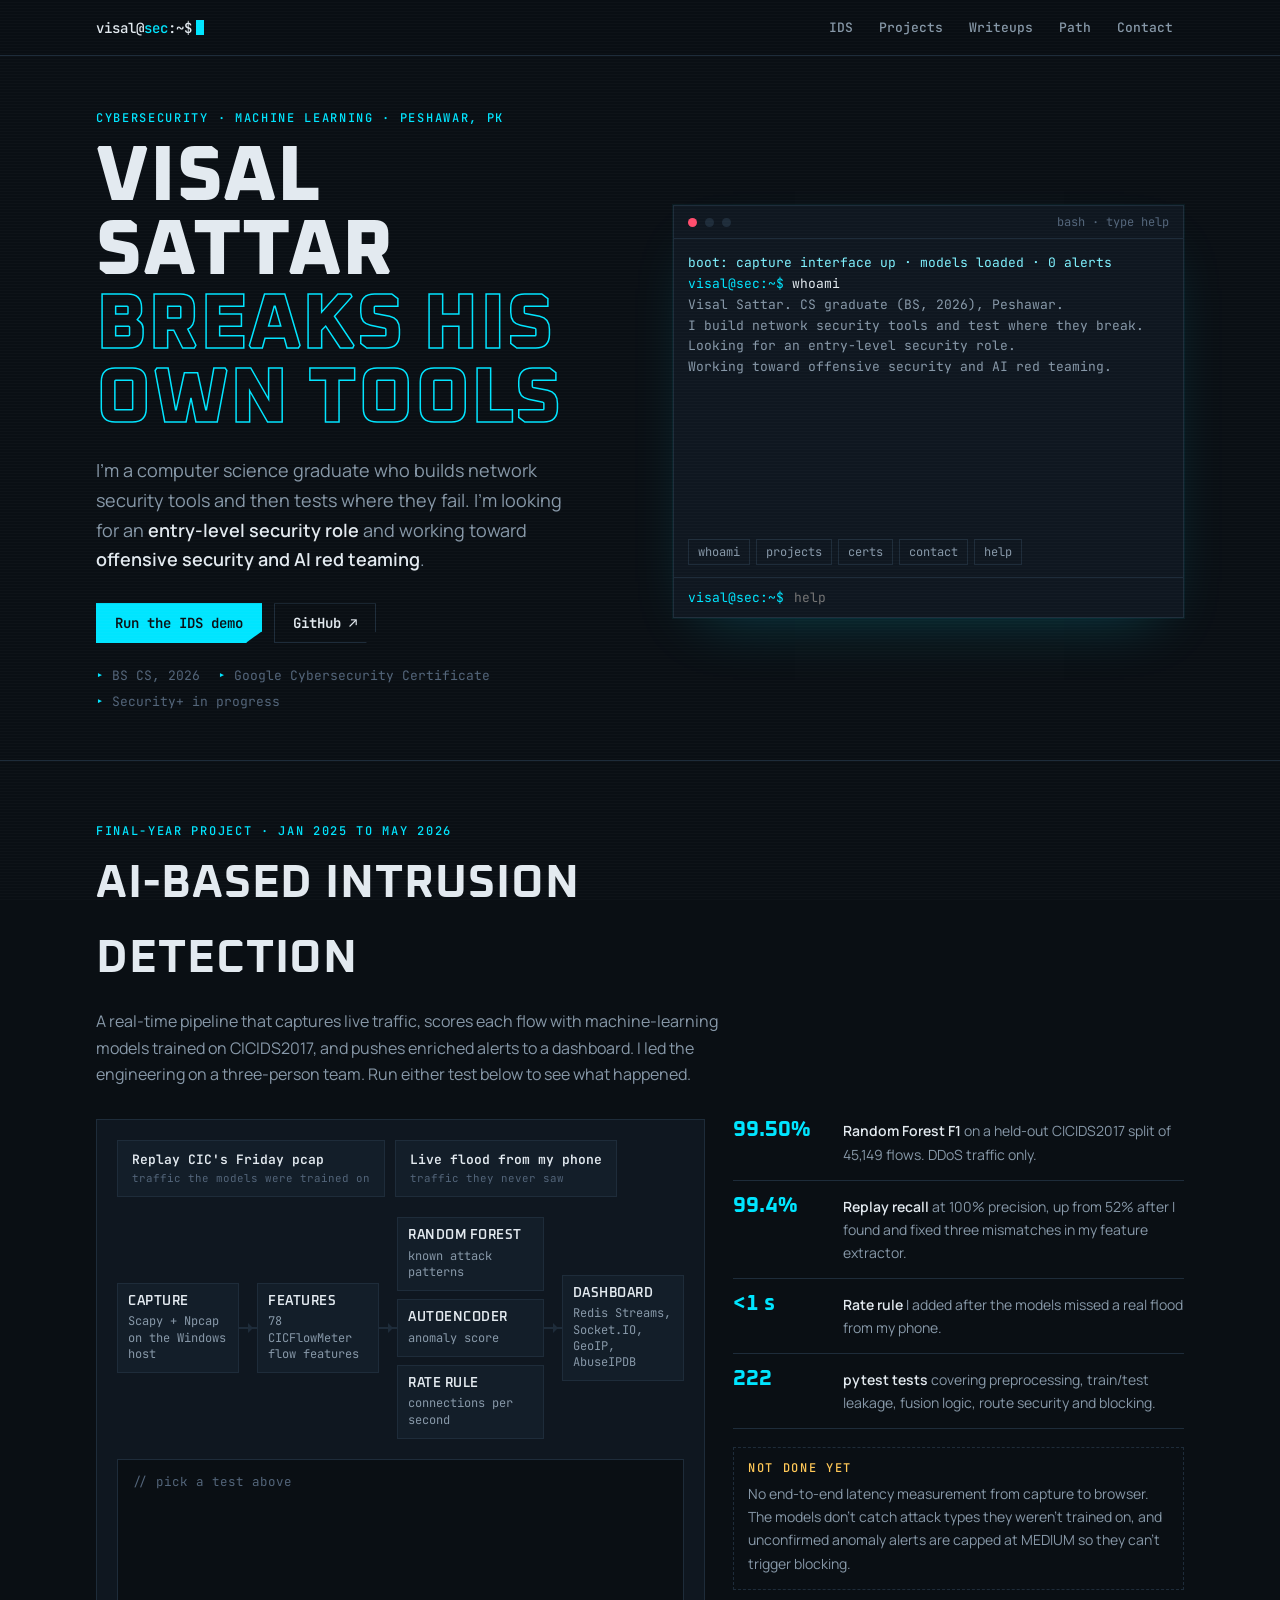
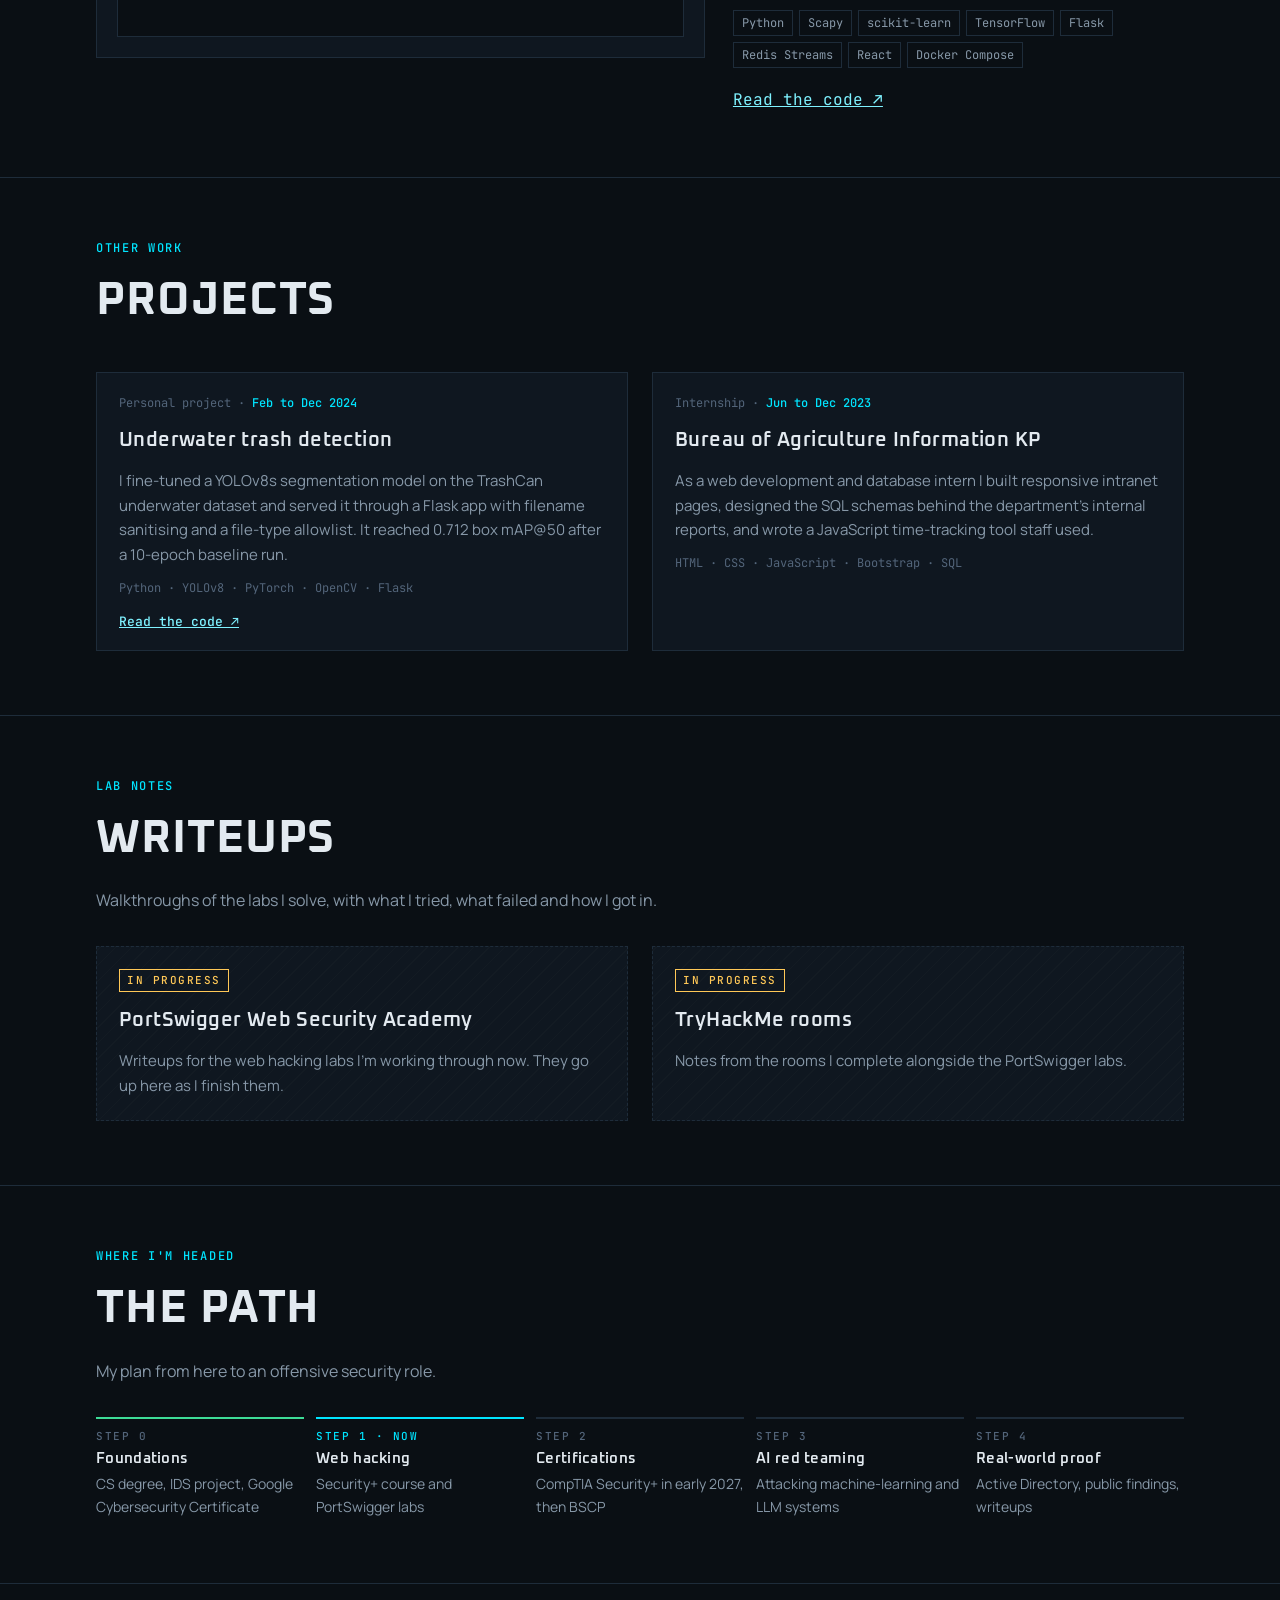
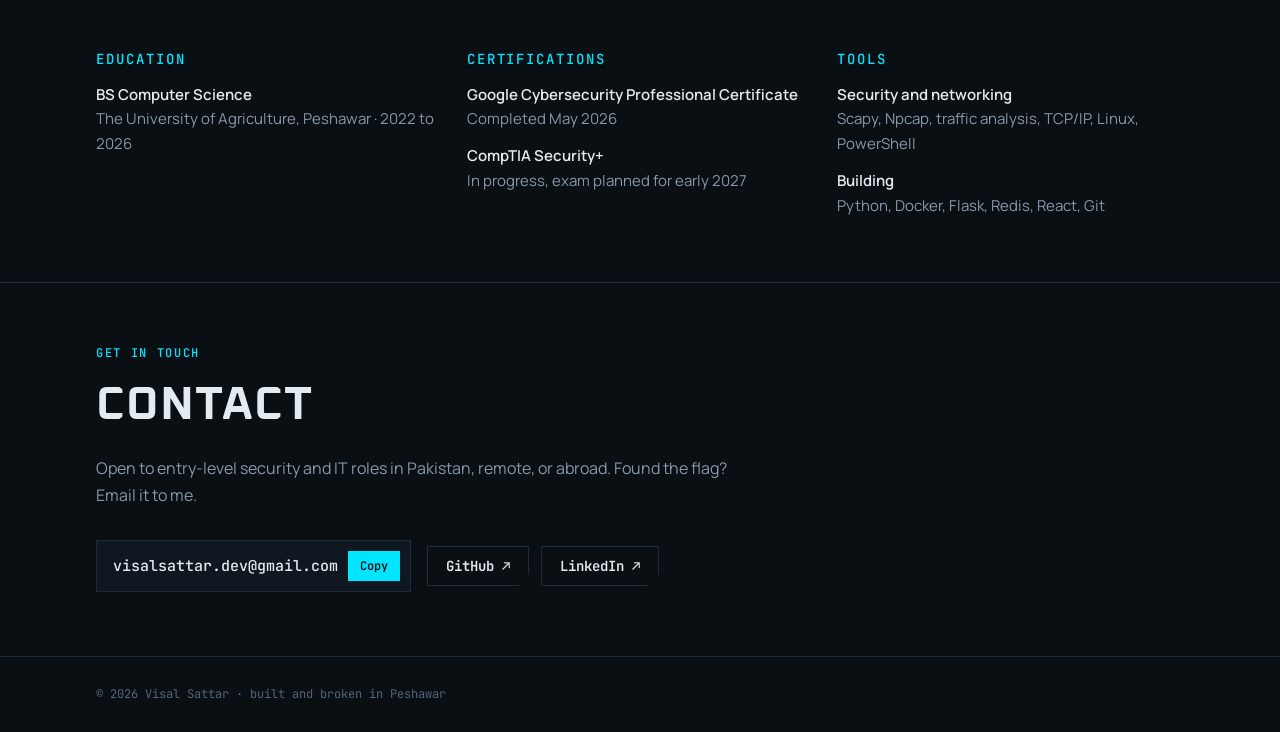
==== index.html @ 85b8adfe "Update index.html" ====
<!doctype html>
<html lang="en">
<head>
<meta charset="utf-8">
<meta name="viewport" content="width=device-width,initial-scale=1,viewport-fit=cover">
<style>:root{padding-top:env(safe-area-inset-top,0px);padding-bottom:env(safe-area-inset-bottom,0px)}body{margin:0}</style>
<title>Visal Sattar Security</title>
<meta name="description" content="Visal Sattar: computer science graduate building network security tools, working toward offensive security and AI red teaming.">
<link rel="preconnect" href="https://fonts.googleapis.com">
<link rel="preconnect" href="https://fonts.gstatic.com" crossorigin>
<link rel="stylesheet" href="https://fonts.googleapis.com/css2?family=Oxanium:wght@500;600;700;800&family=Manrope:wght@400;500;600&family=JetBrains+Mono:wght@400;500;700&display=swap">
<!-- recruiter? the terminal answers questions. hacker? there's more than one file in that directory. -->
<style>
/* Layout: a packet-capture console. Sticky header, hero split between headline and a working terminal,
   then the IDS pipeline you can run, then the rest of the record. One dark look, cyan from the GitHub README. */
:root{
  color-scheme:dark;
  --bg:#0A0F14; --panel:#0F1720; --panel-2:#131E29; --line:#1E2C3A;
  --fg:#E3EAF0; --muted:#8798A8; --dim:#53657A;
  --cyan:#00E5FF; --cyan-ink:#7FF2FF; --alert:#FF4D6D; --ok:#3DDC97; --warn:#FFC857;
  --f-display:"Oxanium","Arial Narrow",system-ui,sans-serif;
  --f-body:"Manrope",system-ui,-apple-system,"Segoe UI",sans-serif;
  --f-mono:"JetBrains Mono",ui-monospace,Consolas,monospace;
}
*{box-sizing:border-box}
html{scroll-behavior:smooth}
body{background:var(--bg);color:var(--fg);font:16px/1.65 var(--f-body);overflow-x:hidden}
body::before{content:"";position:fixed;inset:0 0 auto;height:env(safe-area-inset-top,0px);z-index:10;background:var(--bg)}
/* faint scan lines across the whole page */
body::after{content:"";position:fixed;inset:0;pointer-events:none;z-index:30;background:repeating-linear-gradient(0deg,rgba(255,255,255,.018) 0 1px,transparent 1px 3px)}
a{color:var(--cyan-ink)}
:focus-visible{outline:2px solid var(--cyan);outline-offset:3px}
.wrap{max-width:1120px;margin:0 auto;padding-left:max(16px,env(safe-area-inset-left,0px));padding-right:max(16px,env(safe-area-inset-right,0px))}
.mono{font-family:var(--f-mono)}
h1,h2,h3{font-family:var(--f-display);text-wrap:balance;margin:0}
.label{font:500 12px/1 var(--f-mono);letter-spacing:.14em;text-transform:uppercase;color:var(--cyan)}

/* header */
.top{position:sticky;top:env(safe-area-inset-top,0px);z-index:20;background:color-mix(in srgb,var(--bg) 88%,transparent);-webkit-backdrop-filter:blur(10px);backdrop-filter:blur(10px);border-bottom:1px solid var(--line)}
.top .wrap{display:flex;align-items:center;gap:16px;padding-block:12px;flex-wrap:wrap}
.prompt{font:500 14px/1 var(--f-mono);color:var(--fg);text-decoration:none;margin-right:auto;white-space:nowrap}
.prompt b{color:var(--cyan);font-weight:500}
.prompt i{display:inline-block;width:8px;height:15px;background:var(--cyan);vertical-align:-2px;margin-left:4px;animation:blink 1.1s steps(1) infinite}
@keyframes blink{50%{opacity:0}}
.nav{display:flex;gap:4px;flex-wrap:wrap}
.nav a{font:500 13px/1 var(--f-mono);color:var(--muted);text-decoration:none;padding:8px 10px;border:1px solid transparent}
.nav a:hover{color:var(--fg);border-color:var(--line)}

/* hero */
.hero{padding-block:56px 48px}
.hero .wrap{display:grid;grid-template-columns:minmax(0,1.05fr) minmax(0,1fr);gap:40px;align-items:center}
.hero h1{font-size:clamp(42px,6.4vw,78px);line-height:.95;font-weight:800;letter-spacing:.01em;margin-top:16px;text-transform:uppercase}
.hero h1 span{display:block;color:transparent;-webkit-text-stroke:1.5px var(--cyan)}
.hero h1:hover span{animation:glitch .7s steps(2,end)}
@keyframes glitch{0%,100%{transform:none;text-shadow:none}25%{transform:translate(2px,-1px);text-shadow:-3px 0 var(--alert),3px 0 var(--cyan)}50%{transform:translate(-2px,1px);text-shadow:2px 0 var(--alert),-2px 0 var(--cyan)}75%{transform:translate(1px,0)}}
.lede{font-size:18px;color:var(--muted);max-width:44ch;margin:20px 0 0}
.lede strong{color:var(--fg);font-weight:600}
.ctas{display:flex;flex-wrap:wrap;gap:12px;margin-top:28px}
.btn{display:inline-flex;align-items:center;gap:10px;padding:12px 18px;font:600 14px/1 var(--f-mono);text-decoration:none;color:var(--bg);background:var(--cyan);border:1px solid var(--cyan);cursor:pointer;clip-path:polygon(0 0,100% 0,100% 70%,90% 100%,0 100%);transition:background .2s,color .2s}
.btn:hover{background:transparent;color:var(--cyan)}
.btn.ghost{background:transparent;color:var(--fg);border-color:var(--line)}
.btn.ghost:hover{border-color:var(--cyan);color:var(--cyan)}
.meta-row{display:flex;flex-wrap:wrap;gap:8px 18px;margin-top:24px;font:400 13px/1.4 var(--f-mono);color:var(--dim)}
.meta-row span::before{content:"▸ ";color:var(--cyan)}

/* terminal */
.term{background:var(--panel);border:1px solid var(--line);min-width:0;box-shadow:0 0 0 1px rgba(0,229,255,.05),0 24px 60px -30px rgba(0,229,255,.25)}
.term-bar{display:flex;align-items:center;gap:8px;padding:10px 14px;border-bottom:1px solid var(--line);font:400 12px/1 var(--f-mono);color:var(--dim)}
.term-bar i{width:9px;height:9px;border-radius:50%;background:var(--line)}
.term-bar i:first-child{background:var(--alert)}
.term-bar span{margin-left:auto}
.term-out{height:300px;overflow-y:auto;padding:14px;font:400 13px/1.6 var(--f-mono);white-space:pre-wrap;word-break:break-word;color:var(--muted)}
.term-out .c{color:var(--fg)}
.term-out .c::before{content:"visal@sec:~$ ";color:var(--cyan)}
.term-out .h{color:var(--cyan-ink)}
.term-out .e{color:var(--alert)}
.term-in{display:flex;align-items:center;gap:8px;padding:10px 14px;border-top:1px solid var(--line);font:400 13px/1 var(--f-mono)}
.term-in label{color:var(--cyan);white-space:nowrap}
.term-in input{flex:1;min-width:0;background:transparent;border:0;color:var(--fg);font:inherit;outline:none;caret-color:var(--cyan)}
.chips{display:flex;flex-wrap:wrap;gap:6px;padding:0 14px 12px}
.chips button{font:400 12px/1 var(--f-mono);color:var(--muted);background:transparent;border:1px solid var(--line);padding:6px 9px;cursor:pointer}
.chips button:hover{color:var(--cyan);border-color:var(--cyan)}

/* sections */
.sec{padding-block:64px;border-top:1px solid var(--line);scroll-margin-top:64px}
.sec-head{display:flex;flex-direction:column;gap:10px;margin-bottom:32px;max-width:65ch}
.sec-head h2{font-size:clamp(30px,4.4vw,46px);font-weight:700;text-transform:uppercase;letter-spacing:.02em}
.sec-head p{margin:0;color:var(--muted)}

/* IDS demo */
.ids{display:grid;grid-template-columns:minmax(0,1.35fr) minmax(0,1fr);gap:28px;align-items:start}
.panel{background:var(--panel);border:1px solid var(--line);padding:20px;min-width:0}
.scen{display:flex;flex-wrap:wrap;gap:10px;margin-bottom:20px}
.scen button{font:600 13px/1.2 var(--f-mono);color:var(--fg);background:var(--panel-2);border:1px solid var(--line);padding:11px 14px;cursor:pointer;text-align:left}
.scen button small{display:block;font-weight:400;color:var(--dim);margin-top:4px}
.scen button:hover:not(:disabled){border-color:var(--cyan)}
.scen button[aria-pressed="true"]{border-color:var(--cyan);background:color-mix(in srgb,var(--cyan) 10%,var(--panel-2))}
.scen button:disabled{opacity:.55;cursor:wait}
.pipe{display:grid;grid-template-columns:1fr 18px 1fr 18px 1.2fr 18px 1fr;align-items:center;gap:0}
.arrow{height:2px;background:var(--line);position:relative}
.arrow::after{content:"";position:absolute;right:-1px;top:-4px;border:5px solid transparent;border-left-color:var(--line)}
.arrow.on{background:var(--cyan)}.arrow.on::after{border-left-color:var(--cyan)}
.node{border:1px solid var(--line);background:var(--panel-2);padding:10px;font:400 12px/1.35 var(--f-mono);color:var(--muted);transition:border-color .25s,box-shadow .25s,color .25s;min-width:0}
.node b{display:block;font:600 13px/1.2 var(--f-display);color:var(--fg);letter-spacing:.04em;text-transform:uppercase;margin-bottom:4px}
.node.on{border-color:var(--cyan);color:var(--fg);box-shadow:0 0 18px -6px var(--cyan)}
.node.hit{border-color:var(--alert);box-shadow:0 0 22px -4px var(--alert)}
.node.hit b::after{content:" · ALERT";color:var(--alert)}
.node.miss{border-color:var(--dim);color:var(--dim)}
.node.miss b::after{content:" · no alert";color:var(--dim);font-weight:500}
.det{display:flex;flex-direction:column;gap:8px}
.log{margin-top:20px;background:var(--bg);border:1px solid var(--line);padding:12px 14px;height:178px;overflow-y:auto;font:400 12.5px/1.65 var(--f-mono);color:var(--muted)}
.log .t{color:var(--dim)}.log .hit{color:var(--alert)}.log .ok{color:var(--ok)}.log .w{color:var(--warn)}
.facts{display:flex;flex-direction:column;gap:0}
.fact{display:grid;grid-template-columns:96px minmax(0,1fr);gap:14px;padding:14px 0;border-bottom:1px solid var(--line);align-items:baseline}
.fact:first-child{padding-top:0}
.fact .n{font:700 22px/1 var(--f-display);color:var(--cyan);font-variant-numeric:tabular-nums}
.fact p{margin:0;font-size:14px;color:var(--muted)}
.fact p strong{color:var(--fg);font-weight:600}
.limits{margin-top:18px;padding:14px;border:1px dashed var(--line);font-size:14px;color:var(--muted)}
.limits b{font:500 12px/1 var(--f-mono);letter-spacing:.14em;text-transform:uppercase;color:var(--warn);display:block;margin-bottom:8px}
.stack{display:flex;flex-wrap:wrap;gap:6px;margin-top:20px}
.stack span{font:400 12px/1 var(--f-mono);color:var(--muted);border:1px solid var(--line);padding:6px 8px}

/* cards */
.grid2{display:grid;grid-template-columns:repeat(2,minmax(0,1fr));gap:24px}
.card{background:var(--panel);border:1px solid var(--line);padding:22px;display:flex;flex-direction:column;gap:12px;min-width:0}
.card h3{font-size:20px;font-weight:600;letter-spacing:.02em}
.card p{margin:0;color:var(--muted);font-size:15px}
.card .k{font:400 12px/1.4 var(--f-mono);color:var(--dim)}
.card .k b{color:var(--cyan);font-weight:500}
.card a.more{font:500 13px/1 var(--f-mono);margin-top:auto;padding-top:6px}
.soon{border-style:dashed;background:repeating-linear-gradient(-45deg,transparent 0 10px,rgba(255,255,255,.015) 10px 11px),var(--panel)}
.soon .tag{align-self:flex-start;font:500 11px/1 var(--f-mono);letter-spacing:.14em;text-transform:uppercase;color:var(--warn);border:1px solid var(--warn);padding:5px 7px}

/* path: a real sequence, so it is numbered */
.path{list-style:none;margin:0;padding:0;display:grid;grid-template-columns:repeat(5,minmax(0,1fr));gap:12px;counter-reset:s -1}
.path li{counter-increment:s;border-top:2px solid var(--line);padding-top:12px;font-size:14px;color:var(--muted);min-width:0}
.path li::before{content:"STEP " counter(s);display:block;font:500 11px/1 var(--f-mono);letter-spacing:.14em;color:var(--dim);margin-bottom:8px}
.path li b{display:block;color:var(--fg);font:600 15px/1.25 var(--f-display);letter-spacing:.02em;margin-bottom:4px}
.path li.done{border-top-color:var(--ok)}
.path li.now{border-top-color:var(--cyan)}
.path li.now::before{content:"STEP " counter(s) " · NOW";color:var(--cyan)}

/* record list */
.rec{display:grid;grid-template-columns:repeat(3,minmax(0,1fr));gap:24px}
.rec h3{font-size:14px;font-family:var(--f-mono);font-weight:500;letter-spacing:.14em;text-transform:uppercase;color:var(--cyan);margin-bottom:12px}
.rec ul{list-style:none;margin:0;padding:0;display:flex;flex-direction:column;gap:12px}
.rec li{font-size:15px;color:var(--muted)}
.rec li b{display:block;color:var(--fg);font-weight:600}

/* contact */
.contact{display:flex;flex-wrap:wrap;gap:16px;align-items:center}
.email{display:flex;align-items:center;gap:10px;background:var(--panel);border:1px solid var(--line);padding:10px 10px 10px 16px;font:500 15px/1 var(--f-mono);min-width:0;max-width:100%}
.email span{user-select:all;overflow-wrap:anywhere}
.email button{font:600 12px/1 var(--f-mono);color:var(--bg);background:var(--cyan);border:0;padding:9px 12px;cursor:pointer}
.links{display:flex;gap:12px;flex-wrap:wrap}
.foot{padding-block:28px;border-top:1px solid var(--line);font:400 12px/1.6 var(--f-mono);color:var(--dim)}

@media (max-width:900px){
  .hero .wrap,.ids{grid-template-columns:minmax(0,1fr)}
  .path{grid-template-columns:repeat(2,minmax(0,1fr))}
  .rec{grid-template-columns:minmax(0,1fr)}
}
@media (max-width:640px){
  .grid2{grid-template-columns:minmax(0,1fr)}
  .pipe{grid-template-columns:minmax(0,1fr)}
  .arrow{width:2px;height:16px;margin-left:20px}
  .arrow::after{right:auto;left:-4px;top:auto;bottom:-1px;border:5px solid transparent;border-top-color:var(--line)}
  .arrow.on::after{border-top-color:var(--cyan);border-left-color:transparent}
  .path{grid-template-columns:minmax(0,1fr)}
  .fact{grid-template-columns:78px minmax(0,1fr)}
  /* one compact header row on phones: nav scrolls sideways instead of wrapping */
  .top .wrap{gap:2px;padding-block:8px}
  .nav{width:100%;flex-wrap:nowrap;overflow-x:auto;scrollbar-width:none}
  .nav::-webkit-scrollbar{display:none}
  .nav a{padding:6px 8px;white-space:nowrap}
}
@media (prefers-reduced-motion:reduce){
  *{animation:none!important;transition:none!important}
  html{scroll-behavior:auto}
}
</style>
</head>
<body>
<header class="top">
  <div class="wrap">
    <a class="prompt" href="#top">visal@<b>sec</b>:~$<i aria-hidden="true"></i></a>
    <nav class="nav" aria-label="Sections">
      <a href="#ids">IDS</a><a href="#projects">Projects</a><a href="#writeups">Writeups</a><a href="#path">Path</a><a href="#contact">Contact</a>
    </nav>
  </div>
</header>

<main id="top">
  <section class="hero">
    <div class="wrap">
      <div>
        <div class="label">Cybersecurity · Machine learning · Peshawar, PK</div>
        <h1>Visal Sattar <span>Breaks his own tools</span></h1>
        <p class="lede">I'm a computer science graduate who builds network security tools and then tests where they fail. I'm looking for an <strong>entry-level security role</strong> and working toward <strong>offensive security and AI red teaming</strong>.</p>
        <div class="ctas">
          <a class="btn" href="#ids">Run the IDS demo</a>
          <a class="btn ghost" href="https://github.com/visalsattar" target="_blank" rel="noopener">GitHub ↗</a>
        </div>
        <div class="meta-row"><span>BS CS, 2026</span><span>Google Cybersecurity Certificate</span><span>Security+ in progress</span></div>
      </div>

      <div class="term" aria-label="Interactive terminal">
        <div class="term-bar"><i></i><i></i><i></i><span>bash · type help</span></div>
        <div class="term-out" id="termOut" role="log" aria-live="polite"></div>
        <div class="chips" aria-label="Quick commands">
          <button type="button" data-cmd="whoami">whoami</button>
          <button type="button" data-cmd="projects">projects</button>
          <button type="button" data-cmd="certs">certs</button>
          <button type="button" data-cmd="contact">contact</button>
          <button type="button" data-cmd="help">help</button>
        </div>
        <form class="term-in" id="termForm" autocomplete="off">
          <label for="termIn">visal@sec:~$</label>
          <input id="termIn" type="text" spellcheck="false" aria-label="Terminal command" placeholder="help">
        </form>
      </div>
    </div>
  </section>

  <section class="sec" id="ids">
    <div class="wrap">
      <div class="sec-head">
        <div class="label">Final-year project · Jan 2025 to May 2026</div>
        <h2>AI-based intrusion detection</h2>
        <p>A real-time pipeline that captures live traffic, scores each flow with machine-learning models trained on CICIDS2017, and pushes enriched alerts to a dashboard. I led the engineering on a three-person team. Run either test below to see what happened.</p>
      </div>
      <div class="ids">
        <div class="panel">
          <div class="scen" role="group" aria-label="Choose a test">
            <button type="button" id="runReplay" aria-pressed="false">Replay CIC's Friday pcap<small>traffic the models were trained on</small></button>
            <button type="button" id="runFlood" aria-pressed="false">Live flood from my phone<small>traffic they never saw</small></button>
          </div>
          <div class="pipe">
            <div class="node" id="n-cap"><b>Capture</b>Scapy + Npcap on the Windows host</div>
            <div class="arrow" id="a1"></div>
            <div class="node" id="n-feat"><b>Features</b>78 CICFlowMeter flow features</div>
            <div class="arrow" id="a2"></div>
            <div class="det">
              <div class="node" id="n-rf"><b>Random Forest</b>known attack patterns</div>
              <div class="node" id="n-ae"><b>Autoencoder</b>anomaly score</div>
              <div class="node" id="n-rule"><b>Rate rule</b>connections per second</div>
            </div>
            <div class="arrow" id="a3"></div>
            <div class="node" id="n-dash"><b>Dashboard</b>Redis Streams, Socket.IO, GeoIP, AbuseIPDB</div>
          </div>
          <div class="log" id="log" role="log" aria-live="polite"><span class="t">// pick a test above</span></div>
        </div>

        <div>
          <div class="facts">
            <div class="fact"><span class="n">99.50%</span><p><strong>Random Forest F1</strong> on a held-out CICIDS2017 split of 45,149 flows. DDoS traffic only.</p></div>
            <div class="fact"><span class="n">99.4%</span><p><strong>Replay recall</strong> at 100% precision, up from 52% after I found and fixed three mismatches in my feature extractor.</p></div>
            <div class="fact"><span class="n">&lt;1 s</span><p><strong>Rate rule</strong> I added after the models missed a real flood from my phone.</p></div>
            <div class="fact"><span class="n">222</span><p><strong>pytest tests</strong> covering preprocessing, train/test leakage, fusion logic, route security and blocking.</p></div>
          </div>
          <div class="limits"><b>Not done yet</b>No end-to-end latency measurement from capture to browser. The models don't catch attack types they weren't trained on, and unconfirmed anomaly alerts are capped at MEDIUM so they can't trigger blocking.</div>
          <div class="stack"><span>Python</span><span>Scapy</span><span>scikit-learn</span><span>TensorFlow</span><span>Flask</span><span>Redis Streams</span><span>React</span><span>Docker Compose</span></div>
          <p style="margin:18px 0 0"><a class="mono" href="https://github.com/visalsattar/AI-Based-Intrusion-Detection-System-for-Real-Time-Threat-Detection" target="_blank" rel="noopener">Read the code ↗</a></p>
        </div>
      </div>
    </div>
  </section>

  <section class="sec" id="projects">
    <div class="wrap">
      <div class="sec-head">
        <div class="label">Other work</div>
        <h2>Projects</h2>
      </div>
      <div class="grid2">
        <article class="card">
          <div class="k">Personal project · <b>Feb to Dec 2024</b></div>
          <h3>Underwater trash detection</h3>
          <p>I fine-tuned a YOLOv8s segmentation model on the TrashCan underwater dataset and served it through a Flask app with filename sanitising and a file-type allowlist. It reached 0.712 box mAP@50 after a 10-epoch baseline run.</p>
          <div class="k">Python · YOLOv8 · PyTorch · OpenCV · Flask</div>
          <a class="more" href="https://github.com/visalsattar/Underwater_Trash_Detection_with_YOLOv8" target="_blank" rel="noopener">Read the code ↗</a>
        </article>
        <article class="card">
          <div class="k">Internship · <b>Jun to Dec 2023</b></div>
          <h3>Bureau of Agriculture Information KP</h3>
          <p>As a web development and database intern I built responsive intranet pages, designed the SQL schemas behind the department's internal reports, and wrote a JavaScript time-tracking tool staff used.</p>
          <div class="k">HTML · CSS · JavaScript · Bootstrap · SQL</div>
        </article>
      </div>
    </div>
  </section>

  <section class="sec" id="writeups">
    <div class="wrap">
      <div class="sec-head">
        <div class="label">Lab notes</div>
        <h2>Writeups</h2>
        <p>Walkthroughs of the labs I solve, with what I tried, what failed and how I got in.</p>
      </div>
      <div class="grid2">
        <article class="card soon">
          <span class="tag">In progress</span>
          <h3>PortSwigger Web Security Academy</h3>
          <p>Writeups for the web hacking labs I'm working through now. They go up here as I finish them.</p>
        </article>
        <article class="card soon">
          <span class="tag">In progress</span>
          <h3>TryHackMe rooms</h3>
          <p>Notes from the rooms I complete alongside the PortSwigger labs.</p>
        </article>
      </div>
    </div>
  </section>

  <section class="sec" id="path">
    <div class="wrap">
      <div class="sec-head">
        <div class="label">Where I'm headed</div>
        <h2>The path</h2>
        <p>My plan from here to an offensive security role.</p>
      </div>
      <ol class="path">
        <li class="done"><b>Foundations</b>CS degree, IDS project, Google Cybersecurity Certificate</li>
        <li class="now"><b>Web hacking</b>Security+ course and PortSwigger labs</li>
        <li><b>Certifications</b>CompTIA Security+ in early 2027, then BSCP</li>
        <li><b>AI red teaming</b>Attacking machine-learning and LLM systems</li>
        <li><b>Real-world proof</b>Active Directory, public findings, writeups</li>
      </ol>
    </div>
  </section>

  <section class="sec">
    <div class="wrap">
      <div class="rec">
        <div>
          <h3>Education</h3>
          <ul><li><b>BS Computer Science</b>The University of Agriculture, Peshawar · 2022 to 2026</li></ul>
        </div>
        <div>
          <h3>Certifications</h3>
          <ul>
            <li><b>Google Cybersecurity Professional Certificate</b>Completed May 2026</li>
            <li><b>CompTIA Security+</b>In progress, exam planned for early 2027</li>
          </ul>
        </div>
        <div>
          <h3>Tools</h3>
          <ul>
            <li><b>Security and networking</b>Scapy, Npcap, traffic analysis, TCP/IP, Linux, PowerShell</li>
            <li><b>Building</b>Python, Docker, Flask, Redis, React, Git</li>
          </ul>
        </div>
      </div>
    </div>
  </section>

  <section class="sec" id="contact">
    <div class="wrap">
      <div class="sec-head">
        <div class="label">Get in touch</div>
        <h2>Contact</h2>
        <p>Open to entry-level security and IT roles in Pakistan, remote, or abroad. Found the flag? Email it to me.</p>
      </div>
      <div class="contact">
        <div class="email"><span id="mail">visalsattar.dev@gmail.com</span><button type="button" id="copyMail">Copy</button></div>
        <div class="links">
          <a class="btn ghost" href="https://github.com/visalsattar" target="_blank" rel="noopener">GitHub ↗</a>
          <a class="btn ghost" href="https://linkedin.com/in/visalsattar" target="_blank" rel="noopener">LinkedIn ↗</a>
        </div>
      </div>
    </div>
  </section>
</main>

<footer class="foot"><div class="wrap">© 2026 Visal Sattar · built and broken in Peshawar</div></footer>

<script>
const $ = s => document.querySelector(s);
const REDUCE = matchMedia("(prefers-reduced-motion: reduce)").matches;

/* ---------- terminal ---------- */
// base64 of the flag; decoding it is the challenge
const FLAG_B64 = "ZmxhZ3t2MXNhbF9zNHlzX2gzbGwwfQ==";
const CMDS = {
  help: () => [["h","commands:"],"  whoami     who I am","  projects   what I've built","  certs      certifications","  path       where I'm headed","  contact    how to reach me","  clear      clear the screen"],
  whoami: () => ["Visal Sattar. CS graduate (BS, 2026), Peshawar.","I build network security tools and test where they break.","Looking for an entry-level security role.","Working toward offensive security and AI red teaming."],
  projects: () => [["h","[1] AI-based intrusion detection"],"    live capture, Random Forest + Autoencoder, 99.50% F1 (DDoS)",["h","[2] Underwater trash detection"],"    YOLOv8s segmentation, 0.712 box mAP@50","scroll down to run the IDS demo."],
  certs: () => ["Google Cybersecurity Professional Certificate  [done, May 2026]","CompTIA Security+                             [in progress, early 2027]"],
  path: () => ["foundations  [done]","web hacking  [now]","certs -> AI red teaming -> real-world proof"],
  contact: () => ["email     visalsattar.dev@gmail.com","github    github.com/visalsattar","linkedin  linkedin.com/in/visalsattar"],
  ls: a => a === "-a" || a === "-la" ? ["about.txt  projects/  writeups/  .flag.b64"] : ["about.txt  projects/  writeups/"],
  cat: a => a === ".flag.b64" ? [FLAG_B64, ["h","decode it, then send it to me."]]
          : a === "about.txt" ? CMDS.whoami() : [["e",`cat: ${a || "missing file"}: no such file`]],
  sudo: () => [["e","nice try. this incident will be reported."]],
};
const out = $("#termOut");
function print(lines){
  for (const l of lines){
    const d = document.createElement("div");
    if (Array.isArray(l)){ d.className = l[0]; d.textContent = l[1]; } else d.textContent = l;
    out.appendChild(d);
  }
  out.scrollTop = out.scrollHeight;
}
function run(raw){
  const line = raw.trim();
  if (!line) return;
  const d = document.createElement("div"); d.className = "c"; d.textContent = line; out.appendChild(d);
  const [cmd, arg] = line.split(/\s+/);
  if (cmd === "clear"){ out.textContent = ""; return; }
  const f = CMDS[cmd.toLowerCase()];
  print(f ? f(arg) : [["e",`${cmd}: command not found. type help`]]);
}
$("#termForm").addEventListener("submit", e => { e.preventDefault(); const i = $("#termIn"); run(i.value); i.value = ""; });
document.querySelectorAll(".chips button").forEach(b => b.addEventListener("click", () => run(b.dataset.cmd)));
print([["h","boot: capture interface up · models loaded · 0 alerts"]]);
run("whoami");

/* ---------- IDS demo ---------- */
const N = id => $("#" + id);
const ALL = ["n-cap","n-feat","n-rf","n-ae","n-rule","n-dash","a1","a2","a3"];
const SCEN = {
  replay: [
    ["n-cap a1", "[capture] replaying CIC's raw Friday pcap through the live pipeline"],
    ["n-feat a2", "[features] rebuilding 78 flow features from packet headers and timing"],
    ["n-rf:hit", "[rf] DDoS flows match the training data: flagged", "hit"],
    ["n-ae:on", "[ae] scoring anomalies alongside the forest"],
    ["n-rule:on", "[rule] connection rate checked, no extra alert needed"],
    ["a3 n-dash", "[dash] alerts pushed with GeoIP and AbuseIPDB enrichment"],
    ["", "[result] recall 99.4% at 100% precision", "ok"],
    ["", "[note] first run was 52% recall; three extractor bugs fixed", "w"],
  ],
  flood: [
    ["n-cap a1", "[capture] my phone floods the laptop over the LAN"],
    ["n-feat a2", "[features] flows extracted, but they look nothing like CICIDS2017"],
    ["n-rf:miss", "[rf] no match to known patterns: no alert", "w"],
    ["n-ae:miss", "[ae] anomaly score below threshold: no alert", "w"],
    ["n-rule:hit", "[rule] connection rate spikes: ALERT within 1 second", "hit"],
    ["a3 n-dash", "[dash] alert reaches the dashboard"],
    ["", "[lesson] ML missed it. A model-independent rule caught it.", "ok"],
  ],
};
const log = $("#log"), btns = [$("#runReplay"), $("#runFlood")];
let timer = null;
function play(key, btn){
  clearTimeout(timer);
  ALL.forEach(id => N(id).classList.remove("on","hit","miss"));
  btns.forEach(b => { b.setAttribute("aria-pressed", b === btn); b.disabled = !REDUCE; });
  log.textContent = "";
  const steps = SCEN[key]; let i = 0;
  const step = () => {
    const [targets, msg, cls] = steps[i];
    targets.split(" ").filter(Boolean).forEach(t => {
      const [id, st] = t.split(":");
      N(id).classList.add("on"); if (st && st !== "on") N(id).classList.add(st);
    });
    const d = document.createElement("div"); d.textContent = msg; if (cls) d.className = cls;
    log.appendChild(d); log.scrollTop = log.scrollHeight;
    if (++i < steps.length) timer = REDUCE ? (step(), null) : setTimeout(step, 650);
    else btns.forEach(b => b.disabled = false);
  };
  step();
}
btns[0].addEventListener("click", () => play("replay", btns[0]));
btns[1].addEventListener("click", () => play("flood", btns[1]));

/* ---------- copy email ---------- */
$("#copyMail").addEventListener("click", async e => {
  const b = e.currentTarget;
  try { await navigator.clipboard.writeText($("#mail").textContent); b.textContent = "Copied"; }
  catch { const r = document.createRange(); r.selectNodeContents($("#mail")); const s = getSelection(); s.removeAllRanges(); s.addRange(r); b.textContent = "Selected"; }
  setTimeout(() => b.textContent = "Copy", 1600);
});

console.log("%cvisal@sec", "color:#00E5FF;font:700 16px monospace", "\nLooking at the source? Good instinct. The terminal has a hidden file.");
</script>
</body>
</html>
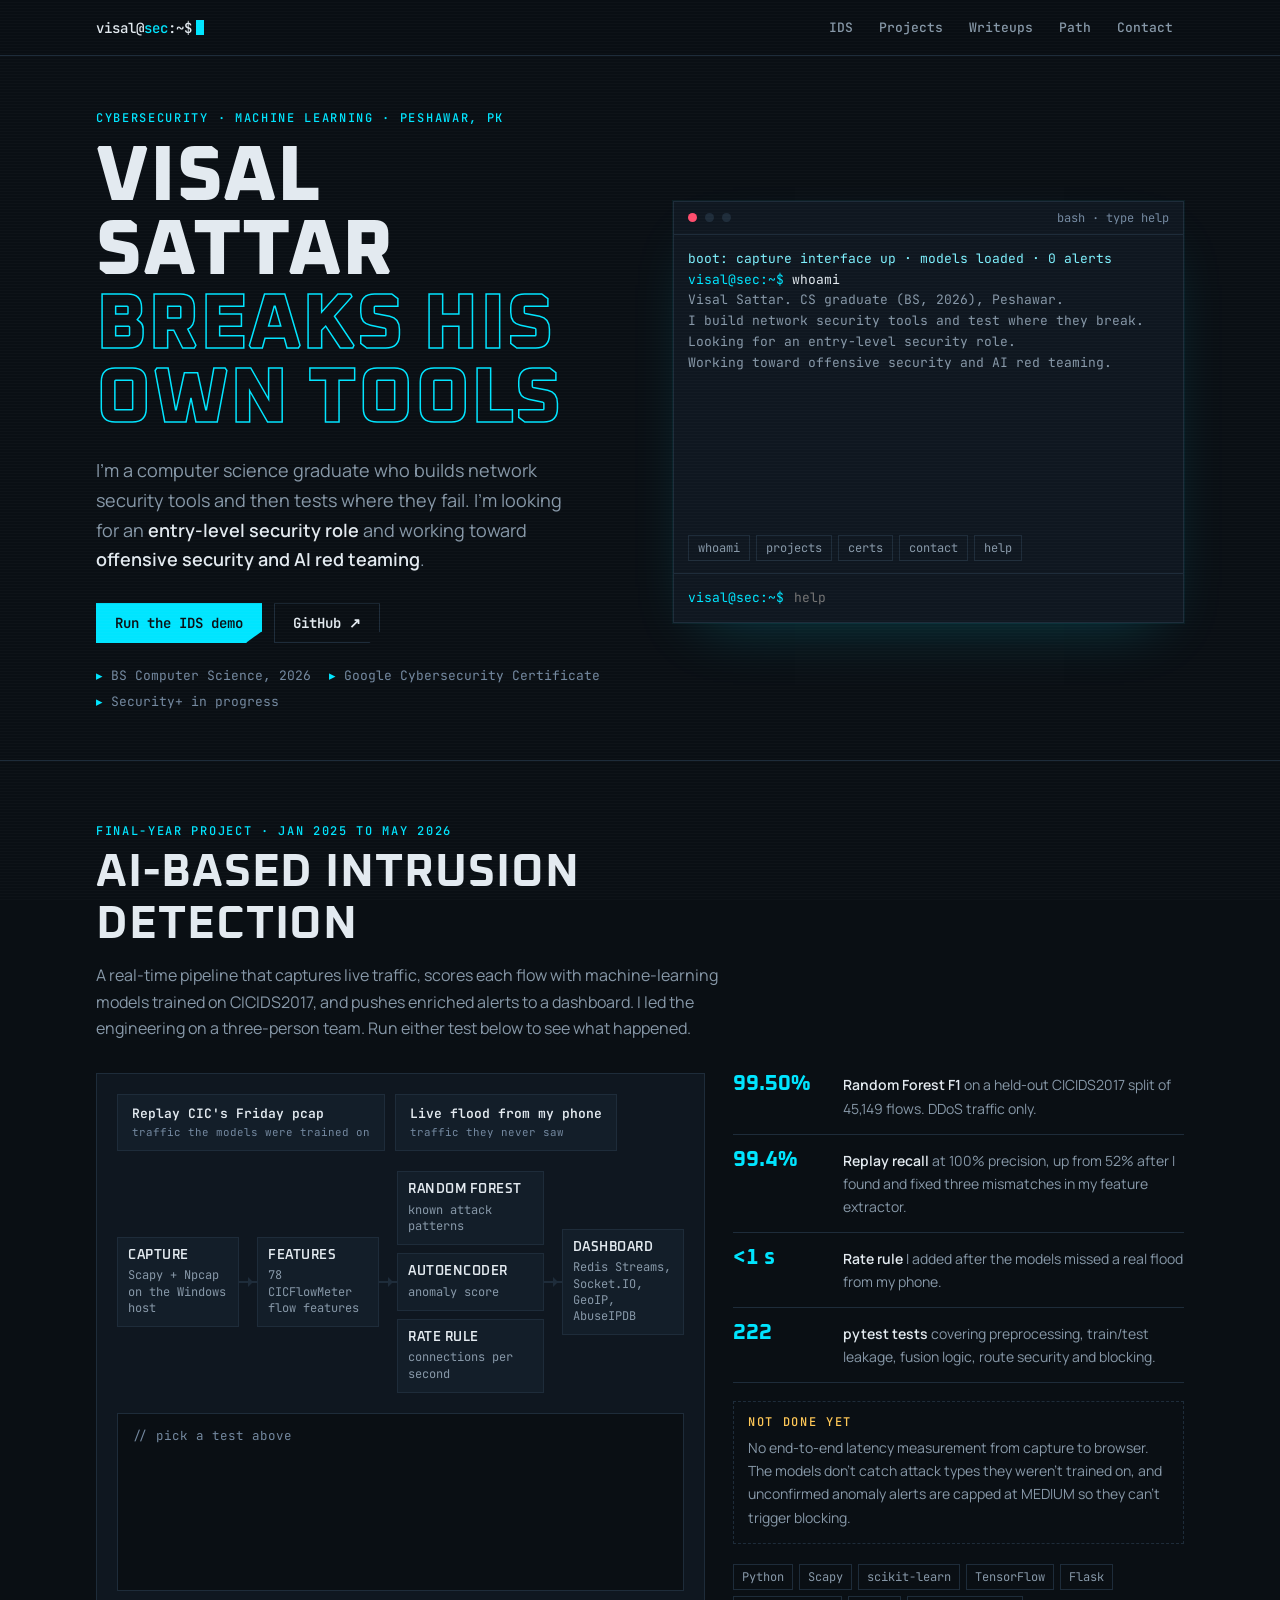
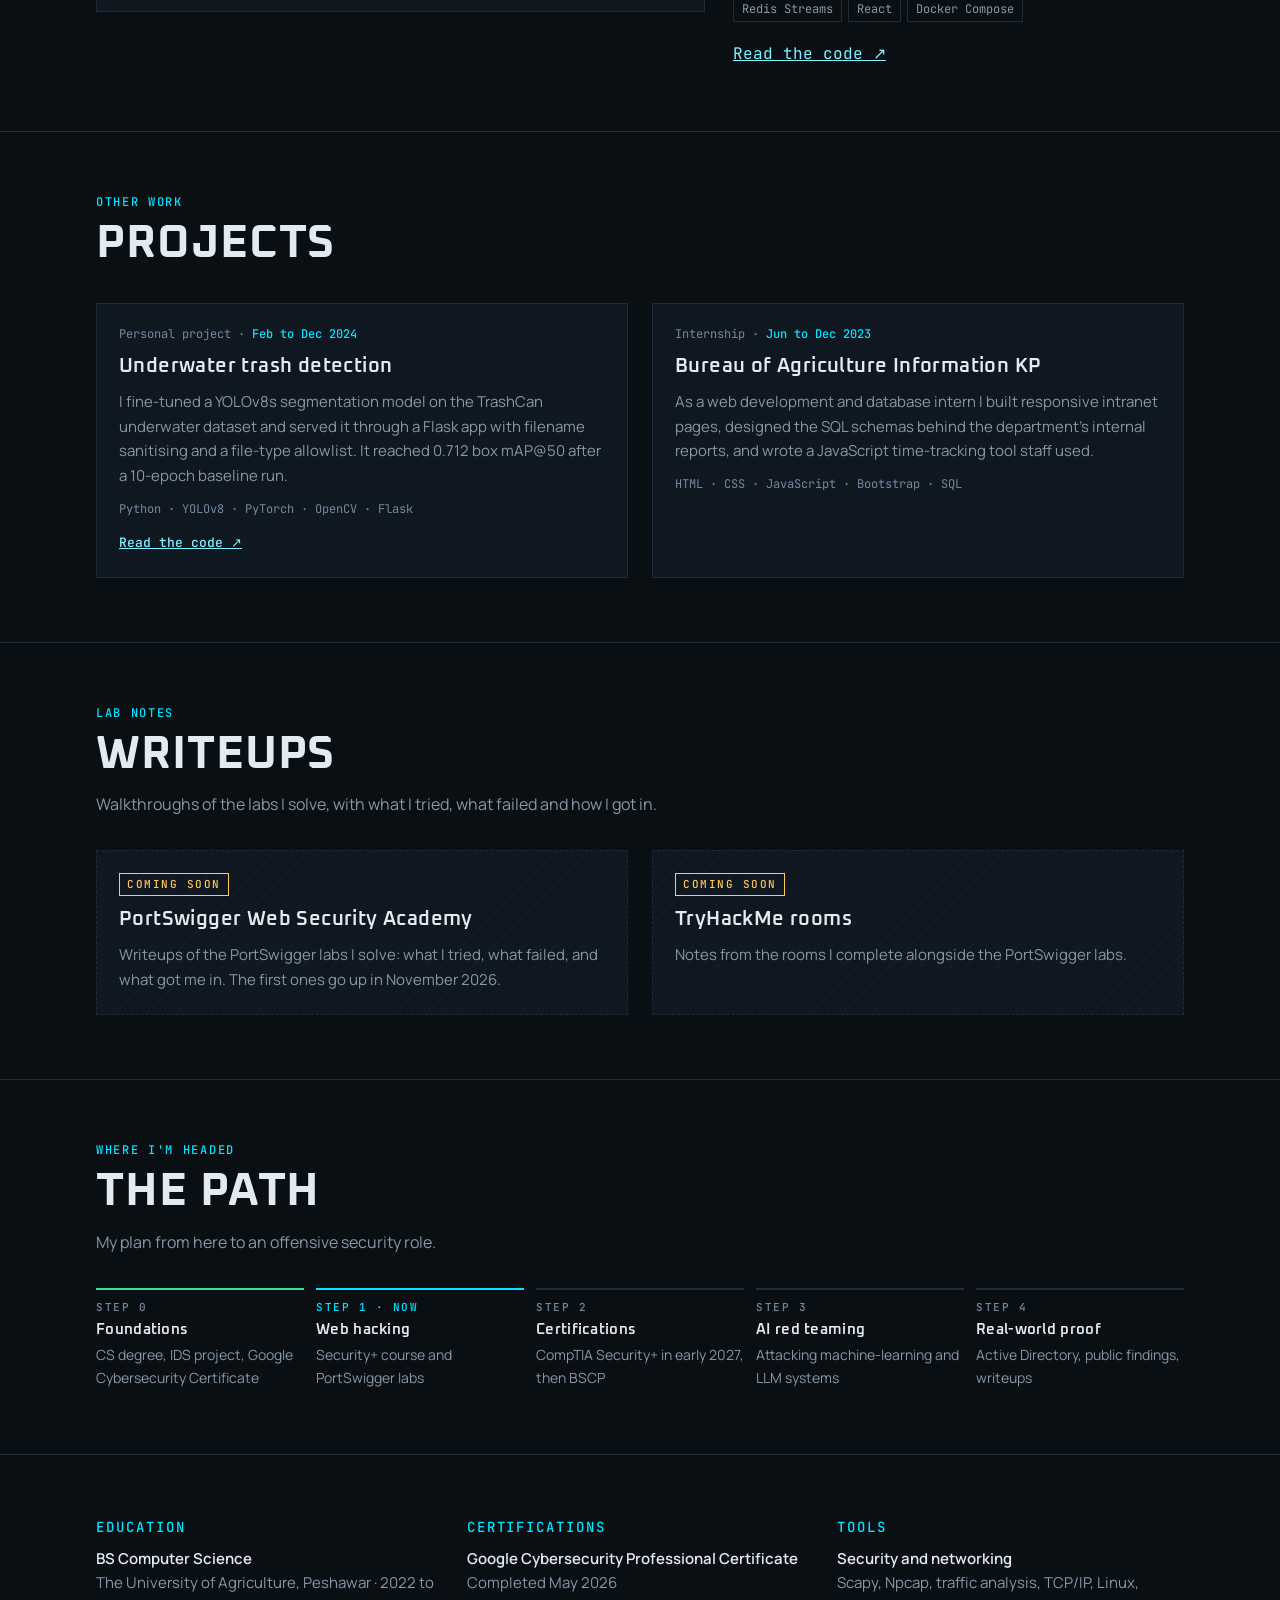
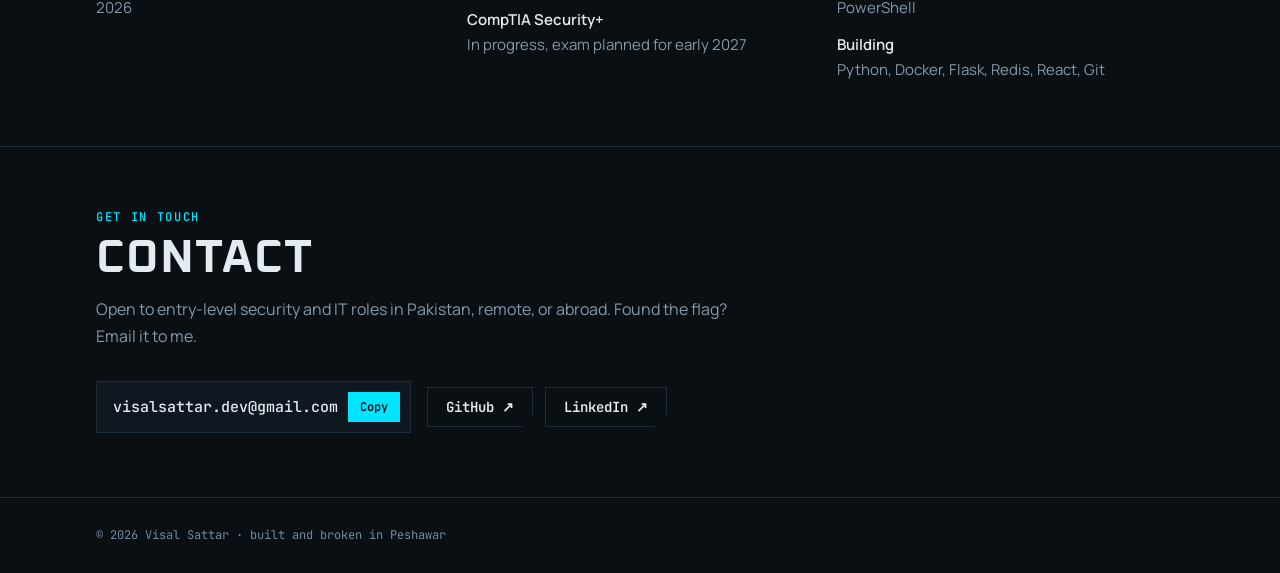
==== commit 9a795053: "Add favicon, OG tags, CSP, self-hosted fonts, writeup template; fix a11y and mobile layout - CSS/JS " ====
--- a/index.html
+++ b/index.html
@@ -2,186 +2,33 @@
 <html lang="en">
 <head>
 <meta charset="utf-8">
+<meta http-equiv="Content-Security-Policy" content="default-src 'self'; img-src 'self' data:; object-src 'none'; base-uri 'self'; form-action 'none'">
 <meta name="viewport" content="width=device-width,initial-scale=1,viewport-fit=cover">
-<style>:root{padding-top:env(safe-area-inset-top,0px);padding-bottom:env(safe-area-inset-bottom,0px)}body{margin:0}</style>
 <title>Visal Sattar Security</title>
 <meta name="description" content="Visal Sattar: computer science graduate building network security tools, working toward offensive security and AI red teaming.">
-<link rel="preconnect" href="https://fonts.googleapis.com">
-<link rel="preconnect" href="https://fonts.gstatic.com" crossorigin>
-<link rel="stylesheet" href="https://fonts.googleapis.com/css2?family=Oxanium:wght@500;600;700;800&family=Manrope:wght@400;500;600&family=JetBrains+Mono:wght@400;500;700&display=swap">
+<link rel="canonical" href="https://visalsattar.github.io/">
+<meta name="theme-color" content="#0A0F14">
+<link rel="icon" href="/favicon.svg" type="image/svg+xml">
+<link rel="icon" href="/favicon.ico" sizes="48x48">
+<meta property="og:type" content="website">
+<meta property="og:title" content="Visal Sattar Security">
+<meta property="og:description" content="Visal Sattar: computer science graduate building network security tools, working toward offensive security and AI red teaming.">
+<meta property="og:url" content="https://visalsattar.github.io/">
+<meta property="og:image" content="https://visalsattar.github.io/og-image.png">
+<meta property="og:image:width" content="1200">
+<meta property="og:image:height" content="630">
+<meta property="og:image:alt" content="Visal Sattar — breaks his own tools">
+<meta name="twitter:card" content="summary_large_image">
+<meta name="twitter:title" content="Visal Sattar Security">
+<meta name="twitter:description" content="Visal Sattar: computer science graduate building network security tools, working toward offensive security and AI red teaming.">
+<meta name="twitter:image" content="https://visalsattar.github.io/og-image.png">
+<link rel="preload" href="/assets/fonts/oxanium-latin.woff2" as="font" type="font/woff2" crossorigin>
+<link rel="preload" href="/assets/fonts/manrope-latin.woff2" as="font" type="font/woff2" crossorigin>
+<link rel="stylesheet" href="/assets/site.css">
 <!-- recruiter? the terminal answers questions. hacker? there's more than one file in that directory. -->
-<style>
-/* Layout: a packet-capture console. Sticky header, hero split between headline and a working terminal,
-   then the IDS pipeline you can run, then the rest of the record. One dark look, cyan from the GitHub README. */
-:root{
-  color-scheme:dark;
-  --bg:#0A0F14; --panel:#0F1720; --panel-2:#131E29; --line:#1E2C3A;
-  --fg:#E3EAF0; --muted:#8798A8; --dim:#53657A;
-  --cyan:#00E5FF; --cyan-ink:#7FF2FF; --alert:#FF4D6D; --ok:#3DDC97; --warn:#FFC857;
-  --f-display:"Oxanium","Arial Narrow",system-ui,sans-serif;
-  --f-body:"Manrope",system-ui,-apple-system,"Segoe UI",sans-serif;
-  --f-mono:"JetBrains Mono",ui-monospace,Consolas,monospace;
-}
-*{box-sizing:border-box}
-html{scroll-behavior:smooth}
-body{background:var(--bg);color:var(--fg);font:16px/1.65 var(--f-body);overflow-x:hidden}
-body::before{content:"";position:fixed;inset:0 0 auto;height:env(safe-area-inset-top,0px);z-index:10;background:var(--bg)}
-/* faint scan lines across the whole page */
-body::after{content:"";position:fixed;inset:0;pointer-events:none;z-index:30;background:repeating-linear-gradient(0deg,rgba(255,255,255,.018) 0 1px,transparent 1px 3px)}
-a{color:var(--cyan-ink)}
-:focus-visible{outline:2px solid var(--cyan);outline-offset:3px}
-.wrap{max-width:1120px;margin:0 auto;padding-left:max(16px,env(safe-area-inset-left,0px));padding-right:max(16px,env(safe-area-inset-right,0px))}
-.mono{font-family:var(--f-mono)}
-h1,h2,h3{font-family:var(--f-display);text-wrap:balance;margin:0}
-.label{font:500 12px/1 var(--f-mono);letter-spacing:.14em;text-transform:uppercase;color:var(--cyan)}
-
-/* header */
-.top{position:sticky;top:env(safe-area-inset-top,0px);z-index:20;background:color-mix(in srgb,var(--bg) 88%,transparent);-webkit-backdrop-filter:blur(10px);backdrop-filter:blur(10px);border-bottom:1px solid var(--line)}
-.top .wrap{display:flex;align-items:center;gap:16px;padding-block:12px;flex-wrap:wrap}
-.prompt{font:500 14px/1 var(--f-mono);color:var(--fg);text-decoration:none;margin-right:auto;white-space:nowrap}
-.prompt b{color:var(--cyan);font-weight:500}
-.prompt i{display:inline-block;width:8px;height:15px;background:var(--cyan);vertical-align:-2px;margin-left:4px;animation:blink 1.1s steps(1) infinite}
-@keyframes blink{50%{opacity:0}}
-.nav{display:flex;gap:4px;flex-wrap:wrap}
-.nav a{font:500 13px/1 var(--f-mono);color:var(--muted);text-decoration:none;padding:8px 10px;border:1px solid transparent}
-.nav a:hover{color:var(--fg);border-color:var(--line)}
-
-/* hero */
-.hero{padding-block:56px 48px}
-.hero .wrap{display:grid;grid-template-columns:minmax(0,1.05fr) minmax(0,1fr);gap:40px;align-items:center}
-.hero h1{font-size:clamp(42px,6.4vw,78px);line-height:.95;font-weight:800;letter-spacing:.01em;margin-top:16px;text-transform:uppercase}
-.hero h1 span{display:block;color:transparent;-webkit-text-stroke:1.5px var(--cyan)}
-.hero h1:hover span{animation:glitch .7s steps(2,end)}
-@keyframes glitch{0%,100%{transform:none;text-shadow:none}25%{transform:translate(2px,-1px);text-shadow:-3px 0 var(--alert),3px 0 var(--cyan)}50%{transform:translate(-2px,1px);text-shadow:2px 0 var(--alert),-2px 0 var(--cyan)}75%{transform:translate(1px,0)}}
-.lede{font-size:18px;color:var(--muted);max-width:44ch;margin:20px 0 0}
-.lede strong{color:var(--fg);font-weight:600}
-.ctas{display:flex;flex-wrap:wrap;gap:12px;margin-top:28px}
-.btn{display:inline-flex;align-items:center;gap:10px;padding:12px 18px;font:600 14px/1 var(--f-mono);text-decoration:none;color:var(--bg);background:var(--cyan);border:1px solid var(--cyan);cursor:pointer;clip-path:polygon(0 0,100% 0,100% 70%,90% 100%,0 100%);transition:background .2s,color .2s}
-.btn:hover{background:transparent;color:var(--cyan)}
-.btn.ghost{background:transparent;color:var(--fg);border-color:var(--line)}
-.btn.ghost:hover{border-color:var(--cyan);color:var(--cyan)}
-.meta-row{display:flex;flex-wrap:wrap;gap:8px 18px;margin-top:24px;font:400 13px/1.4 var(--f-mono);color:var(--dim)}
-.meta-row span::before{content:"▸ ";color:var(--cyan)}
-
-/* terminal */
-.term{background:var(--panel);border:1px solid var(--line);min-width:0;box-shadow:0 0 0 1px rgba(0,229,255,.05),0 24px 60px -30px rgba(0,229,255,.25)}
-.term-bar{display:flex;align-items:center;gap:8px;padding:10px 14px;border-bottom:1px solid var(--line);font:400 12px/1 var(--f-mono);color:var(--dim)}
-.term-bar i{width:9px;height:9px;border-radius:50%;background:var(--line)}
-.term-bar i:first-child{background:var(--alert)}
-.term-bar span{margin-left:auto}
-.term-out{height:300px;overflow-y:auto;padding:14px;font:400 13px/1.6 var(--f-mono);white-space:pre-wrap;word-break:break-word;color:var(--muted)}
-.term-out .c{color:var(--fg)}
-.term-out .c::before{content:"visal@sec:~$ ";color:var(--cyan)}
-.term-out .h{color:var(--cyan-ink)}
-.term-out .e{color:var(--alert)}
-.term-in{display:flex;align-items:center;gap:8px;padding:10px 14px;border-top:1px solid var(--line);font:400 13px/1 var(--f-mono)}
-.term-in label{color:var(--cyan);white-space:nowrap}
-.term-in input{flex:1;min-width:0;background:transparent;border:0;color:var(--fg);font:inherit;outline:none;caret-color:var(--cyan)}
-.chips{display:flex;flex-wrap:wrap;gap:6px;padding:0 14px 12px}
-.chips button{font:400 12px/1 var(--f-mono);color:var(--muted);background:transparent;border:1px solid var(--line);padding:6px 9px;cursor:pointer}
-.chips button:hover{color:var(--cyan);border-color:var(--cyan)}
-
-/* sections */
-.sec{padding-block:64px;border-top:1px solid var(--line);scroll-margin-top:64px}
-.sec-head{display:flex;flex-direction:column;gap:10px;margin-bottom:32px;max-width:65ch}
-.sec-head h2{font-size:clamp(30px,4.4vw,46px);font-weight:700;text-transform:uppercase;letter-spacing:.02em}
-.sec-head p{margin:0;color:var(--muted)}
-
-/* IDS demo */
-.ids{display:grid;grid-template-columns:minmax(0,1.35fr) minmax(0,1fr);gap:28px;align-items:start}
-.panel{background:var(--panel);border:1px solid var(--line);padding:20px;min-width:0}
-.scen{display:flex;flex-wrap:wrap;gap:10px;margin-bottom:20px}
-.scen button{font:600 13px/1.2 var(--f-mono);color:var(--fg);background:var(--panel-2);border:1px solid var(--line);padding:11px 14px;cursor:pointer;text-align:left}
-.scen button small{display:block;font-weight:400;color:var(--dim);margin-top:4px}
-.scen button:hover:not(:disabled){border-color:var(--cyan)}
-.scen button[aria-pressed="true"]{border-color:var(--cyan);background:color-mix(in srgb,var(--cyan) 10%,var(--panel-2))}
-.scen button:disabled{opacity:.55;cursor:wait}
-.pipe{display:grid;grid-template-columns:1fr 18px 1fr 18px 1.2fr 18px 1fr;align-items:center;gap:0}
-.arrow{height:2px;background:var(--line);position:relative}
-.arrow::after{content:"";position:absolute;right:-1px;top:-4px;border:5px solid transparent;border-left-color:var(--line)}
-.arrow.on{background:var(--cyan)}.arrow.on::after{border-left-color:var(--cyan)}
-.node{border:1px solid var(--line);background:var(--panel-2);padding:10px;font:400 12px/1.35 var(--f-mono);color:var(--muted);transition:border-color .25s,box-shadow .25s,color .25s;min-width:0}
-.node b{display:block;font:600 13px/1.2 var(--f-display);color:var(--fg);letter-spacing:.04em;text-transform:uppercase;margin-bottom:4px}
-.node.on{border-color:var(--cyan);color:var(--fg);box-shadow:0 0 18px -6px var(--cyan)}
-.node.hit{border-color:var(--alert);box-shadow:0 0 22px -4px var(--alert)}
-.node.hit b::after{content:" · ALERT";color:var(--alert)}
-.node.miss{border-color:var(--dim);color:var(--dim)}
-.node.miss b::after{content:" · no alert";color:var(--dim);font-weight:500}
-.det{display:flex;flex-direction:column;gap:8px}
-.log{margin-top:20px;background:var(--bg);border:1px solid var(--line);padding:12px 14px;height:178px;overflow-y:auto;font:400 12.5px/1.65 var(--f-mono);color:var(--muted)}
-.log .t{color:var(--dim)}.log .hit{color:var(--alert)}.log .ok{color:var(--ok)}.log .w{color:var(--warn)}
-.facts{display:flex;flex-direction:column;gap:0}
-.fact{display:grid;grid-template-columns:96px minmax(0,1fr);gap:14px;padding:14px 0;border-bottom:1px solid var(--line);align-items:baseline}
-.fact:first-child{padding-top:0}
-.fact .n{font:700 22px/1 var(--f-display);color:var(--cyan);font-variant-numeric:tabular-nums}
-.fact p{margin:0;font-size:14px;color:var(--muted)}
-.fact p strong{color:var(--fg);font-weight:600}
-.limits{margin-top:18px;padding:14px;border:1px dashed var(--line);font-size:14px;color:var(--muted)}
-.limits b{font:500 12px/1 var(--f-mono);letter-spacing:.14em;text-transform:uppercase;color:var(--warn);display:block;margin-bottom:8px}
-.stack{display:flex;flex-wrap:wrap;gap:6px;margin-top:20px}
-.stack span{font:400 12px/1 var(--f-mono);color:var(--muted);border:1px solid var(--line);padding:6px 8px}
-
-/* cards */
-.grid2{display:grid;grid-template-columns:repeat(2,minmax(0,1fr));gap:24px}
-.card{background:var(--panel);border:1px solid var(--line);padding:22px;display:flex;flex-direction:column;gap:12px;min-width:0}
-.card h3{font-size:20px;font-weight:600;letter-spacing:.02em}
-.card p{margin:0;color:var(--muted);font-size:15px}
-.card .k{font:400 12px/1.4 var(--f-mono);color:var(--dim)}
-.card .k b{color:var(--cyan);font-weight:500}
-.card a.more{font:500 13px/1 var(--f-mono);margin-top:auto;padding-top:6px}
-.soon{border-style:dashed;background:repeating-linear-gradient(-45deg,transparent 0 10px,rgba(255,255,255,.015) 10px 11px),var(--panel)}
-.soon .tag{align-self:flex-start;font:500 11px/1 var(--f-mono);letter-spacing:.14em;text-transform:uppercase;color:var(--warn);border:1px solid var(--warn);padding:5px 7px}
-
-/* path: a real sequence, so it is numbered */
-.path{list-style:none;margin:0;padding:0;display:grid;grid-template-columns:repeat(5,minmax(0,1fr));gap:12px;counter-reset:s -1}
-.path li{counter-increment:s;border-top:2px solid var(--line);padding-top:12px;font-size:14px;color:var(--muted);min-width:0}
-.path li::before{content:"STEP " counter(s);display:block;font:500 11px/1 var(--f-mono);letter-spacing:.14em;color:var(--dim);margin-bottom:8px}
-.path li b{display:block;color:var(--fg);font:600 15px/1.25 var(--f-display);letter-spacing:.02em;margin-bottom:4px}
-.path li.done{border-top-color:var(--ok)}
-.path li.now{border-top-color:var(--cyan)}
-.path li.now::before{content:"STEP " counter(s) " · NOW";color:var(--cyan)}
-
-/* record list */
-.rec{display:grid;grid-template-columns:repeat(3,minmax(0,1fr));gap:24px}
-.rec h3{font-size:14px;font-family:var(--f-mono);font-weight:500;letter-spacing:.14em;text-transform:uppercase;color:var(--cyan);margin-bottom:12px}
-.rec ul{list-style:none;margin:0;padding:0;display:flex;flex-direction:column;gap:12px}
-.rec li{font-size:15px;color:var(--muted)}
-.rec li b{display:block;color:var(--fg);font-weight:600}
-
-/* contact */
-.contact{display:flex;flex-wrap:wrap;gap:16px;align-items:center}
-.email{display:flex;align-items:center;gap:10px;background:var(--panel);border:1px solid var(--line);padding:10px 10px 10px 16px;font:500 15px/1 var(--f-mono);min-width:0;max-width:100%}
-.email span{user-select:all;overflow-wrap:anywhere}
-.email button{font:600 12px/1 var(--f-mono);color:var(--bg);background:var(--cyan);border:0;padding:9px 12px;cursor:pointer}
-.links{display:flex;gap:12px;flex-wrap:wrap}
-.foot{padding-block:28px;border-top:1px solid var(--line);font:400 12px/1.6 var(--f-mono);color:var(--dim)}
-
-@media (max-width:900px){
-  .hero .wrap,.ids{grid-template-columns:minmax(0,1fr)}
-  .path{grid-template-columns:repeat(2,minmax(0,1fr))}
-  .rec{grid-template-columns:minmax(0,1fr)}
-}
-@media (max-width:640px){
-  .grid2{grid-template-columns:minmax(0,1fr)}
-  .pipe{grid-template-columns:minmax(0,1fr)}
-  .arrow{width:2px;height:16px;margin-left:20px}
-  .arrow::after{right:auto;left:-4px;top:auto;bottom:-1px;border:5px solid transparent;border-top-color:var(--line)}
-  .arrow.on::after{border-top-color:var(--cyan);border-left-color:transparent}
-  .path{grid-template-columns:minmax(0,1fr)}
-  .fact{grid-template-columns:78px minmax(0,1fr)}
-  /* one compact header row on phones: nav scrolls sideways instead of wrapping */
-  .top .wrap{gap:2px;padding-block:8px}
-  .nav{width:100%;flex-wrap:nowrap;overflow-x:auto;scrollbar-width:none}
-  .nav::-webkit-scrollbar{display:none}
-  .nav a{padding:6px 8px;white-space:nowrap}
-}
-@media (prefers-reduced-motion:reduce){
-  *{animation:none!important;transition:none!important}
-  html{scroll-behavior:auto}
-}
-</style>
 </head>
 <body>
+<a class="skip" href="#top">Skip to content</a>
 <header class="top">
   <div class="wrap">
     <a class="prompt" href="#top">visal@<b>sec</b>:~$<i aria-hidden="true"></i></a>
@@ -202,10 +49,10 @@
           <a class="btn" href="#ids">Run the IDS demo</a>
           <a class="btn ghost" href="https://github.com/visalsattar" target="_blank" rel="noopener">GitHub ↗</a>
         </div>
-        <div class="meta-row"><span>BS CS, 2026</span><span>Google Cybersecurity Certificate</span><span>Security+ in progress</span></div>
-      </div>
-
-      <div class="term" aria-label="Interactive terminal">
+        <div class="meta-row"><span>BS Computer Science, 2026</span><span>Google Cybersecurity Certificate</span><span>Security+ in progress</span></div>
+      </div>
+
+      <div class="term" role="region" aria-label="Interactive terminal">
         <div class="term-bar"><i></i><i></i><i></i><span>bash · type help</span></div>
         <div class="term-out" id="termOut" role="log" aria-live="polite"></div>
         <div class="chips" aria-label="Quick commands">
@@ -249,7 +96,8 @@
             <div class="arrow" id="a3"></div>
             <div class="node" id="n-dash"><b>Dashboard</b>Redis Streams, Socket.IO, GeoIP, AbuseIPDB</div>
           </div>
-          <div class="log" id="log" role="log" aria-live="polite"><span class="t">// pick a test above</span></div>
+          <div class="log" id="log" role="log" aria-live="off"><span class="t">// pick a test above</span></div>
+          <p class="sr-only" id="idsStatus" aria-live="polite"></p>
         </div>
 
         <div>
@@ -261,7 +109,7 @@
           </div>
           <div class="limits"><b>Not done yet</b>No end-to-end latency measurement from capture to browser. The models don't catch attack types they weren't trained on, and unconfirmed anomaly alerts are capped at MEDIUM so they can't trigger blocking.</div>
           <div class="stack"><span>Python</span><span>Scapy</span><span>scikit-learn</span><span>TensorFlow</span><span>Flask</span><span>Redis Streams</span><span>React</span><span>Docker Compose</span></div>
-          <p style="margin:18px 0 0"><a class="mono" href="https://github.com/visalsattar/AI-Based-Intrusion-Detection-System-for-Real-Time-Threat-Detection" target="_blank" rel="noopener">Read the code ↗</a></p>
+          <p class="code-link"><a class="mono" href="https://github.com/visalsattar/AI-Based-Intrusion-Detection-System-for-Real-Time-Threat-Detection" target="_blank" rel="noopener">Read the code ↗</a></p>
         </div>
       </div>
     </div>
@@ -300,12 +148,12 @@
       </div>
       <div class="grid2">
         <article class="card soon">
-          <span class="tag">In progress</span>
+          <span class="tag">Coming soon</span>
           <h3>PortSwigger Web Security Academy</h3>
-          <p>Writeups for the web hacking labs I'm working through now. They go up here as I finish them.</p>
+          <p>Writeups of the PortSwigger labs I solve: what I tried, what failed, and what got me in. The first ones go up in November 2026.</p>
         </article>
         <article class="card soon">
-          <span class="tag">In progress</span>
+          <span class="tag">Coming soon</span>
           <h3>TryHackMe rooms</h3>
           <p>Notes from the rooms I complete alongside the PortSwigger labs.</p>
         </article>
@@ -375,105 +223,6 @@
 
 <footer class="foot"><div class="wrap">© 2026 Visal Sattar · built and broken in Peshawar</div></footer>
 
-<script>
-const $ = s => document.querySelector(s);
-const REDUCE = matchMedia("(prefers-reduced-motion: reduce)").matches;
-
-/* ---------- terminal ---------- */
-// base64 of the flag; decoding it is the challenge
-const FLAG_B64 = "ZmxhZ3t2MXNhbF9zNHlzX2gzbGwwfQ==";
-const CMDS = {
-  help: () => [["h","commands:"],"  whoami     who I am","  projects   what I've built","  certs      certifications","  path       where I'm headed","  contact    how to reach me","  clear      clear the screen"],
-  whoami: () => ["Visal Sattar. CS graduate (BS, 2026), Peshawar.","I build network security tools and test where they break.","Looking for an entry-level security role.","Working toward offensive security and AI red teaming."],
-  projects: () => [["h","[1] AI-based intrusion detection"],"    live capture, Random Forest + Autoencoder, 99.50% F1 (DDoS)",["h","[2] Underwater trash detection"],"    YOLOv8s segmentation, 0.712 box mAP@50","scroll down to run the IDS demo."],
-  certs: () => ["Google Cybersecurity Professional Certificate  [done, May 2026]","CompTIA Security+                             [in progress, early 2027]"],
-  path: () => ["foundations  [done]","web hacking  [now]","certs -> AI red teaming -> real-world proof"],
-  contact: () => ["email     visalsattar.dev@gmail.com","github    github.com/visalsattar","linkedin  linkedin.com/in/visalsattar"],
-  ls: a => a === "-a" || a === "-la" ? ["about.txt  projects/  writeups/  .flag.b64"] : ["about.txt  projects/  writeups/"],
-  cat: a => a === ".flag.b64" ? [FLAG_B64, ["h","decode it, then send it to me."]]
-          : a === "about.txt" ? CMDS.whoami() : [["e",`cat: ${a || "missing file"}: no such file`]],
-  sudo: () => [["e","nice try. this incident will be reported."]],
-};
-const out = $("#termOut");
-function print(lines){
-  for (const l of lines){
-    const d = document.createElement("div");
-    if (Array.isArray(l)){ d.className = l[0]; d.textContent = l[1]; } else d.textContent = l;
-    out.appendChild(d);
-  }
-  out.scrollTop = out.scrollHeight;
-}
-function run(raw){
-  const line = raw.trim();
-  if (!line) return;
-  const d = document.createElement("div"); d.className = "c"; d.textContent = line; out.appendChild(d);
-  const [cmd, arg] = line.split(/\s+/);
-  if (cmd === "clear"){ out.textContent = ""; return; }
-  const f = CMDS[cmd.toLowerCase()];
-  print(f ? f(arg) : [["e",`${cmd}: command not found. type help`]]);
-}
-$("#termForm").addEventListener("submit", e => { e.preventDefault(); const i = $("#termIn"); run(i.value); i.value = ""; });
-document.querySelectorAll(".chips button").forEach(b => b.addEventListener("click", () => run(b.dataset.cmd)));
-print([["h","boot: capture interface up · models loaded · 0 alerts"]]);
-run("whoami");
-
-/* ---------- IDS demo ---------- */
-const N = id => $("#" + id);
-const ALL = ["n-cap","n-feat","n-rf","n-ae","n-rule","n-dash","a1","a2","a3"];
-const SCEN = {
-  replay: [
-    ["n-cap a1", "[capture] replaying CIC's raw Friday pcap through the live pipeline"],
-    ["n-feat a2", "[features] rebuilding 78 flow features from packet headers and timing"],
-    ["n-rf:hit", "[rf] DDoS flows match the training data: flagged", "hit"],
-    ["n-ae:on", "[ae] scoring anomalies alongside the forest"],
-    ["n-rule:on", "[rule] connection rate checked, no extra alert needed"],
-    ["a3 n-dash", "[dash] alerts pushed with GeoIP and AbuseIPDB enrichment"],
-    ["", "[result] recall 99.4% at 100% precision", "ok"],
-    ["", "[note] first run was 52% recall; three extractor bugs fixed", "w"],
-  ],
-  flood: [
-    ["n-cap a1", "[capture] my phone floods the laptop over the LAN"],
-    ["n-feat a2", "[features] flows extracted, but they look nothing like CICIDS2017"],
-    ["n-rf:miss", "[rf] no match to known patterns: no alert", "w"],
-    ["n-ae:miss", "[ae] anomaly score below threshold: no alert", "w"],
-    ["n-rule:hit", "[rule] connection rate spikes: ALERT within 1 second", "hit"],
-    ["a3 n-dash", "[dash] alert reaches the dashboard"],
-    ["", "[lesson] ML missed it. A model-independent rule caught it.", "ok"],
-  ],
-};
-const log = $("#log"), btns = [$("#runReplay"), $("#runFlood")];
-let timer = null;
-function play(key, btn){
-  clearTimeout(timer);
-  ALL.forEach(id => N(id).classList.remove("on","hit","miss"));
-  btns.forEach(b => { b.setAttribute("aria-pressed", b === btn); b.disabled = !REDUCE; });
-  log.textContent = "";
-  const steps = SCEN[key]; let i = 0;
-  const step = () => {
-    const [targets, msg, cls] = steps[i];
-    targets.split(" ").filter(Boolean).forEach(t => {
-      const [id, st] = t.split(":");
-      N(id).classList.add("on"); if (st && st !== "on") N(id).classList.add(st);
-    });
-    const d = document.createElement("div"); d.textContent = msg; if (cls) d.className = cls;
-    log.appendChild(d); log.scrollTop = log.scrollHeight;
-    if (++i < steps.length) timer = REDUCE ? (step(), null) : setTimeout(step, 650);
-    else btns.forEach(b => b.disabled = false);
-  };
-  step();
-}
-btns[0].addEventListener("click", () => play("replay", btns[0]));
-btns[1].addEventListener("click", () => play("flood", btns[1]));
-
-/* ---------- copy email ---------- */
-$("#copyMail").addEventListener("click", async e => {
-  const b = e.currentTarget;
-  try { await navigator.clipboard.writeText($("#mail").textContent); b.textContent = "Copied"; }
-  catch { const r = document.createRange(); r.selectNodeContents($("#mail")); const s = getSelection(); s.removeAllRanges(); s.addRange(r); b.textContent = "Selected"; }
-  setTimeout(() => b.textContent = "Copy", 1600);
-});
-
-console.log("%cvisal@sec", "color:#00E5FF;font:700 16px monospace", "\nLooking at the source? Good instinct. The terminal has a hidden file.");
-</script>
+<script src="/assets/site.js"></script>
 </body>
 </html>
--- a/assets/site.css
+++ b/assets/site.css
@@ -0,0 +1,201 @@
+/* self-hosted variable fonts, Latin subset (from Google Fonts) */
+@font-face{font-family:"Oxanium";font-style:normal;font-weight:500 800;font-display:swap;src:url(fonts/oxanium-latin.woff2) format("woff2")}
+@font-face{font-family:"Manrope";font-style:normal;font-weight:400 600;font-display:swap;src:url(fonts/manrope-latin.woff2) format("woff2")}
+@font-face{font-family:"JetBrains Mono";font-style:normal;font-weight:400 700;font-display:swap;src:url(fonts/jetbrains-mono-latin.woff2) format("woff2")}
+:root{padding-top:env(safe-area-inset-top,0px);padding-bottom:env(safe-area-inset-bottom,0px)}body{margin:0}
+/* Layout: a packet-capture console. Sticky header, hero split between headline and a working terminal,
+   then the IDS pipeline you can run, then the rest of the record. One dark look, cyan from the GitHub README. */
+:root{
+  color-scheme:dark;
+  --bg:#0A0F14; --panel:#0F1720; --panel-2:#131E29; --line:#1E2C3A;
+  --fg:#E3EAF0; --muted:#8798A8; --dim:#7489A0;
+  --cyan:#00E5FF; --cyan-ink:#7FF2FF; --alert:#FF4D6D; --ok:#3DDC97; --warn:#FFC857;
+  --f-display:"Oxanium","Arial Narrow",system-ui,sans-serif;
+  --f-body:"Manrope",system-ui,-apple-system,"Segoe UI",sans-serif;
+  --f-mono:"JetBrains Mono",ui-monospace,Consolas,monospace;
+}
+*{box-sizing:border-box}
+html{scroll-behavior:smooth}
+body{background:var(--bg);color:var(--fg);font:16px/1.65 var(--f-body);overflow-x:hidden;-webkit-font-smoothing:antialiased;-moz-osx-font-smoothing:grayscale}
+::selection{background:var(--cyan);color:var(--bg)}
+.skip{position:absolute;left:16px;top:-60px;z-index:40;padding:10px 14px;font:600 13px/1 var(--f-mono);color:var(--bg);background:var(--cyan);text-decoration:none}
+.skip:focus{top:12px}
+body::before{content:"";position:fixed;inset:0 0 auto;height:env(safe-area-inset-top,0px);z-index:10;background:var(--bg)}
+/* faint scan lines across the whole page */
+body::after{content:"";position:fixed;inset:0;pointer-events:none;z-index:30;background:repeating-linear-gradient(0deg,rgba(255,255,255,.018) 0 1px,transparent 1px 3px)}
+a{color:var(--cyan-ink)}
+:focus-visible{outline:2px solid var(--cyan);outline-offset:3px}
+.wrap{max-width:1120px;margin:0 auto;padding-left:max(16px,env(safe-area-inset-left,0px));padding-right:max(16px,env(safe-area-inset-right,0px))}
+.mono{font-family:var(--f-mono)}
+h1,h2,h3{font-family:var(--f-display);line-height:1.15;text-wrap:balance;margin:0}
+.label{font:500 12px/1 var(--f-mono);letter-spacing:.14em;text-transform:uppercase;color:var(--cyan)}
+
+/* header */
+.top{position:sticky;top:env(safe-area-inset-top,0px);z-index:20;background:color-mix(in srgb,var(--bg) 88%,transparent);-webkit-backdrop-filter:blur(10px);backdrop-filter:blur(10px);border-bottom:1px solid var(--line)}
+.top .wrap{display:flex;align-items:center;gap:16px;padding-block:12px;flex-wrap:wrap}
+.prompt{font:500 14px/1 var(--f-mono);color:var(--fg);text-decoration:none;margin-right:auto;white-space:nowrap;padding-block:5px}
+.prompt b{color:var(--cyan);font-weight:500}
+.prompt i{display:inline-block;width:8px;height:15px;background:var(--cyan);vertical-align:-2px;margin-left:4px;animation:blink 1.1s steps(1) infinite}
+@keyframes blink{50%{opacity:0}}
+.nav{display:flex;gap:4px;flex-wrap:wrap}
+.nav a{font:500 13px/1 var(--f-mono);color:var(--muted);text-decoration:none;padding:8px 10px;border:1px solid transparent}
+.nav a:hover{color:var(--fg);border-color:var(--line)}
+
+/* hero */
+.hero{padding-block:56px 48px}
+.hero .wrap{display:grid;grid-template-columns:minmax(0,1.05fr) minmax(0,1fr);gap:40px;align-items:center}
+.hero h1{font-size:clamp(42px,6.4vw,78px);line-height:.95;font-weight:800;letter-spacing:.01em;margin-top:16px;text-transform:uppercase}
+.hero h1 span{display:block;color:transparent;-webkit-text-stroke:1.5px var(--cyan)}
+.hero h1:hover span{animation:glitch .7s steps(2,end)}
+@keyframes glitch{0%,100%{transform:none;text-shadow:none}25%{transform:translate(2px,-1px);text-shadow:-3px 0 var(--alert),3px 0 var(--cyan)}50%{transform:translate(-2px,1px);text-shadow:2px 0 var(--alert),-2px 0 var(--cyan)}75%{transform:translate(1px,0)}}
+.lede{font-size:18px;color:var(--muted);max-width:44ch;margin:20px 0 0}
+.lede strong{color:var(--fg);font-weight:600}
+.ctas{display:flex;flex-wrap:wrap;gap:12px;margin-top:28px}
+.btn{display:inline-flex;align-items:center;gap:10px;padding:12px 18px;font:600 14px/1 var(--f-mono);text-decoration:none;color:var(--bg);background:var(--cyan);border:1px solid var(--cyan);cursor:pointer;clip-path:polygon(0 0,100% 0,100% 70%,90% 100%,0 100%);transition:background .2s,color .2s}
+.btn:hover{background:transparent;color:var(--cyan)}
+.btn.ghost{background:transparent;color:var(--fg);border-color:var(--line)}
+.btn.ghost:hover{border-color:var(--cyan);color:var(--cyan)}
+.meta-row{display:flex;flex-wrap:wrap;gap:8px 18px;margin-top:24px;font:400 13px/1.4 var(--f-mono);color:var(--dim)}
+.meta-row span::before{content:"▸ ";color:var(--cyan)}
+
+/* terminal */
+.term{background:var(--panel);border:1px solid var(--line);min-width:0;box-shadow:0 0 0 1px rgba(0,229,255,.05),0 24px 60px -30px rgba(0,229,255,.25)}
+.term-bar{display:flex;align-items:center;gap:8px;padding:10px 14px;border-bottom:1px solid var(--line);font:400 12px/1 var(--f-mono);color:var(--dim)}
+.term-bar i{width:9px;height:9px;border-radius:50%;background:var(--line)}
+.term-bar i:first-child{background:var(--alert)}
+.term-bar span{margin-left:auto}
+.term-out{height:300px;overflow-y:auto;padding:14px;font:400 13px/1.6 var(--f-mono);white-space:pre-wrap;word-break:break-word;color:var(--muted)}
+.term-out .c{color:var(--fg)}
+.term-out .c::before{content:"visal@sec:~$ ";color:var(--cyan)}
+.term-out .h{color:var(--cyan-ink)}
+.term-out .e{color:var(--alert)}
+.term-in{display:flex;align-items:center;gap:8px;padding:10px 14px;border-top:1px solid var(--line);font:400 13px/1 var(--f-mono)}
+.term-in label{color:var(--cyan);white-space:nowrap}
+.term-in input{flex:1;min-width:0;background:transparent;border:0;color:var(--fg);font:inherit;min-height:28px;caret-color:var(--cyan)}
+.chips{display:flex;flex-wrap:wrap;gap:6px;padding:0 14px 12px}
+.chips button{font:400 12px/1 var(--f-mono);color:var(--muted);background:transparent;border:1px solid var(--line);padding:6px 9px;cursor:pointer}
+.chips button:hover{color:var(--cyan);border-color:var(--cyan)}
+
+/* sections */
+.sec{padding-block:64px;border-top:1px solid var(--line);scroll-margin-top:80px}
+.sec-head{display:flex;flex-direction:column;gap:10px;margin-bottom:32px;max-width:65ch}
+.sec-head h2{font-size:clamp(30px,4.4vw,46px);font-weight:700;text-transform:uppercase;letter-spacing:.02em}
+.sec-head p{margin:0;color:var(--muted)}
+
+/* IDS demo */
+.ids{display:grid;grid-template-columns:minmax(0,1.35fr) minmax(0,1fr);gap:28px;align-items:start}
+.panel{background:var(--panel);border:1px solid var(--line);padding:20px;min-width:0}
+.scen{display:flex;flex-wrap:wrap;gap:10px;margin-bottom:20px}
+.scen button{font:600 13px/1.2 var(--f-mono);color:var(--fg);background:var(--panel-2);border:1px solid var(--line);padding:11px 14px;cursor:pointer;text-align:left}
+.scen button small{display:block;font-weight:400;color:var(--dim);margin-top:4px}
+.scen button:hover:not([aria-disabled="true"]){border-color:var(--cyan)}
+.scen button[aria-pressed="true"]{border-color:var(--cyan);background:color-mix(in srgb,var(--cyan) 10%,var(--panel-2))}
+.scen button[aria-disabled="true"]{opacity:.55;cursor:wait}
+.pipe{display:grid;grid-template-columns:1fr 18px 1fr 18px 1.2fr 18px 1fr;align-items:center;gap:0}
+.arrow{height:2px;background:var(--line);position:relative}
+.arrow::after{content:"";position:absolute;right:-1px;top:-4px;border:5px solid transparent;border-left-color:var(--line)}
+.arrow.on{background:var(--cyan)}.arrow.on::after{border-left-color:var(--cyan)}
+.node{border:1px solid var(--line);background:var(--panel-2);padding:10px;font:400 12px/1.35 var(--f-mono);color:var(--muted);transition:border-color .25s,box-shadow .25s,color .25s;min-width:0}
+.node b{display:block;font:600 13px/1.2 var(--f-display);color:var(--fg);letter-spacing:.04em;text-transform:uppercase;margin-bottom:4px}
+.node.on{border-color:var(--cyan);color:var(--fg);box-shadow:0 0 18px -6px var(--cyan)}
+.node.hit{border-color:var(--alert);box-shadow:0 0 22px -4px var(--alert)}
+.node.hit b::after{content:" · ALERT";color:var(--alert)}
+.node.miss{border-color:var(--dim);color:var(--dim)}
+.node.miss b::after{content:" · no alert";color:var(--dim);font-weight:500}
+.det{display:flex;flex-direction:column;gap:8px}
+.log{margin-top:20px;background:var(--bg);border:1px solid var(--line);padding:12px 14px;height:178px;overflow-y:auto;font:400 12.5px/1.65 var(--f-mono);color:var(--muted)}
+.log .t{color:var(--dim)}.log .hit{color:var(--alert)}.log .ok{color:var(--ok)}.log .w{color:var(--warn)}
+.facts{display:flex;flex-direction:column;gap:0}
+.fact{display:grid;grid-template-columns:96px minmax(0,1fr);gap:14px;padding:14px 0;border-bottom:1px solid var(--line);align-items:baseline}
+.fact:first-child{padding-top:0}
+.fact .n{font:700 22px/1 var(--f-display);color:var(--cyan);font-variant-numeric:tabular-nums}
+.fact p{margin:0;font-size:14px;color:var(--muted)}
+.fact p strong{color:var(--fg);font-weight:600}
+.limits{margin-top:18px;padding:14px;border:1px dashed var(--line);font-size:14px;color:var(--muted)}
+.limits b{font:500 12px/1 var(--f-mono);letter-spacing:.14em;text-transform:uppercase;color:var(--warn);display:block;margin-bottom:8px}
+.stack{display:flex;flex-wrap:wrap;gap:6px;margin-top:20px}
+.code-link{margin:18px 0 0}
+.sr-only{position:absolute;width:1px;height:1px;margin:-1px;overflow:hidden;clip:rect(0 0 0 0);white-space:nowrap}
+.stack span{font:400 12px/1 var(--f-mono);color:var(--muted);border:1px solid var(--line);padding:6px 8px}
+
+/* cards */
+.grid2{display:grid;grid-template-columns:repeat(2,minmax(0,1fr));gap:24px}
+.card{background:var(--panel);border:1px solid var(--line);padding:22px;display:flex;flex-direction:column;gap:12px;min-width:0}
+.card h3{font-size:20px;font-weight:600;letter-spacing:.02em}
+.card p{margin:0;color:var(--muted);font-size:15px}
+.card .k{font:400 12px/1.4 var(--f-mono);color:var(--dim)}
+.card .k b{color:var(--cyan);font-weight:500}
+.card a.more{font:500 13px/1 var(--f-mono);margin-top:auto;padding-block:6px}
+.soon{border-style:dashed;background:repeating-linear-gradient(-45deg,transparent 0 10px,rgba(255,255,255,.015) 10px 11px),var(--panel)}
+.soon .tag{align-self:flex-start;font:500 11px/1 var(--f-mono);letter-spacing:.14em;text-transform:uppercase;color:var(--warn);border:1px solid var(--warn);padding:5px 7px}
+
+/* path: a real sequence, so it is numbered */
+.path{list-style:none;margin:0;padding:0;display:grid;grid-template-columns:repeat(5,minmax(0,1fr));gap:12px;counter-reset:s -1}
+.path li{counter-increment:s;border-top:2px solid var(--line);padding-top:12px;font-size:14px;color:var(--muted);min-width:0}
+.path li::before{content:"STEP " counter(s);display:block;font:500 11px/1 var(--f-mono);letter-spacing:.14em;color:var(--dim);margin-bottom:8px}
+.path li b{display:block;color:var(--fg);font:600 15px/1.25 var(--f-display);letter-spacing:.02em;margin-bottom:4px}
+.path li.done{border-top-color:var(--ok)}
+.path li.now{border-top-color:var(--cyan)}
+.path li.now::before{content:"STEP " counter(s) " · NOW";color:var(--cyan)}
+
+/* record list */
+.rec{display:grid;grid-template-columns:repeat(3,minmax(0,1fr));gap:24px}
+.rec h3{font-size:14px;font-family:var(--f-mono);font-weight:500;letter-spacing:.14em;text-transform:uppercase;color:var(--cyan);margin-bottom:12px}
+.rec ul{list-style:none;margin:0;padding:0;display:flex;flex-direction:column;gap:12px}
+.rec li{font-size:15px;color:var(--muted)}
+.rec li b{display:block;color:var(--fg);font-weight:600}
+
+/* contact */
+.contact{display:flex;flex-wrap:wrap;gap:16px;align-items:center}
+.email{display:flex;align-items:center;gap:10px;background:var(--panel);border:1px solid var(--line);padding:10px 10px 10px 16px;font:500 15px/1 var(--f-mono);min-width:0;max-width:100%}
+.email span{user-select:all;overflow-wrap:anywhere}
+.email button{font:600 12px/1 var(--f-mono);color:var(--bg);background:var(--cyan);border:0;padding:9px 12px;cursor:pointer}
+.links{display:flex;gap:12px;flex-wrap:wrap}
+.foot{padding-block:28px;border-top:1px solid var(--line);font:400 12px/1.6 var(--f-mono);color:var(--dim)}
+
+/* writeup pages */
+.wu{padding-block:56px 64px}
+.wu .sec-head h1{font-size:clamp(32px,5vw,52px);font-weight:700;text-transform:uppercase;letter-spacing:.02em}
+.wu section{max-width:72ch;padding-block:24px;border-top:1px solid var(--line)}
+.wu h2{font-size:22px;font-weight:600;letter-spacing:.04em;text-transform:uppercase;color:var(--cyan);margin-bottom:10px}
+.wu p,.wu li{color:var(--muted)}
+.wu p{margin:0 0 12px}
+.wu ol{margin:0;padding-left:22px}
+.wu pre{background:var(--panel);border:1px solid var(--line);padding:14px;overflow-x:auto;font:400 13px/1.6 var(--f-mono);color:var(--fg);margin:0}
+.wu-meta{display:grid;grid-template-columns:max-content minmax(0,1fr);gap:8px 18px;margin:0;font-size:15px}
+.wu-meta dt{font:500 12px/1.9 var(--f-mono);letter-spacing:.14em;text-transform:uppercase;color:var(--dim)}
+.wu-meta dd{margin:0;color:var(--fg)}
+
+@media (max-width:900px){
+  .hero .wrap,.ids{grid-template-columns:minmax(0,1fr)}
+  .path{grid-template-columns:repeat(2,minmax(0,1fr))}
+  .rec{grid-template-columns:minmax(0,1fr)}
+}
+@media (max-width:640px){
+  .grid2{grid-template-columns:minmax(0,1fr)}
+  .pipe{grid-template-columns:minmax(0,1fr)}
+  /* vertical arrows with a gap above and below so they don't run into the box borders */
+  .arrow{width:2px;height:14px;margin:3px 0 3px 20px}
+  .arrow::after{right:auto;left:-4px;top:auto;bottom:-5px;border:5px solid transparent;border-top-color:var(--line)}
+  .arrow.on::after{border-top-color:var(--cyan);border-left-color:transparent}
+  /* the three detectors run in parallel: a rail continues the arrow line, with a branch arrow into each box */
+  .det{position:relative;padding-left:28px;gap:10px}
+  .det::before{content:"";position:absolute;left:20px;top:0;bottom:0;width:2px;background:var(--line)}
+  .arrow.on + .det::before{background:var(--cyan)}
+  .det .node{position:relative}
+  .det .node::before{content:"";position:absolute;left:-9px;top:50%;width:5px;height:2px;margin-top:-1px;background:var(--line)}
+  .det .node::after{content:"";position:absolute;left:-5px;top:50%;margin-top:-4px;border:4px solid transparent;border-left-color:var(--line)}
+  .det .node.on::before{background:var(--cyan)}
+  .det .node.on::after{border-left-color:var(--cyan)}
+  .path{grid-template-columns:minmax(0,1fr)}
+  .fact{grid-template-columns:78px minmax(0,1fr)}
+  /* one compact header row on phones: nav scrolls sideways instead of wrapping */
+  .top .wrap{gap:2px;padding-block:8px}
+  .nav{width:100%;flex-wrap:nowrap;overflow-x:auto;scrollbar-width:none}
+  .nav::-webkit-scrollbar{display:none}
+  .nav a{padding:6px 8px;white-space:nowrap}
+}
+@media (prefers-reduced-motion:reduce){
+  *{animation:none!important;transition:none!important}
+  html{scroll-behavior:auto}
+}
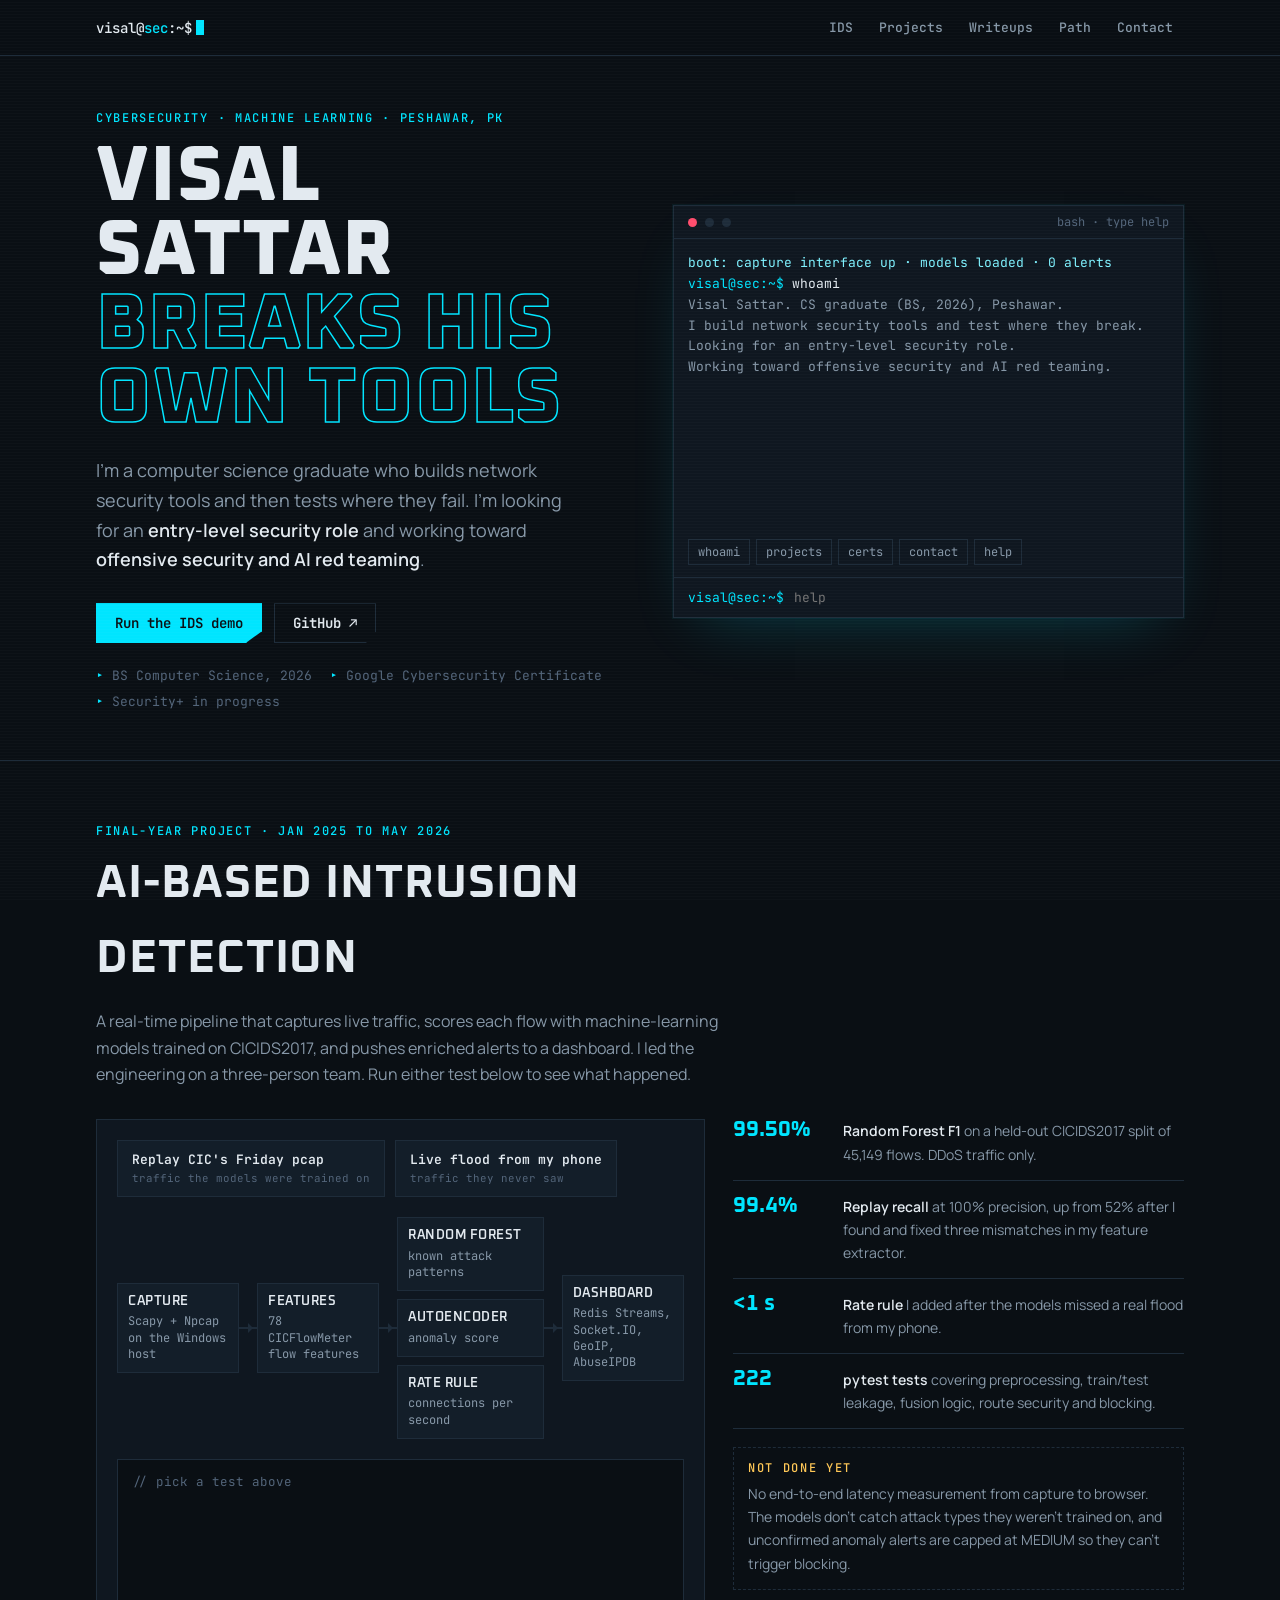
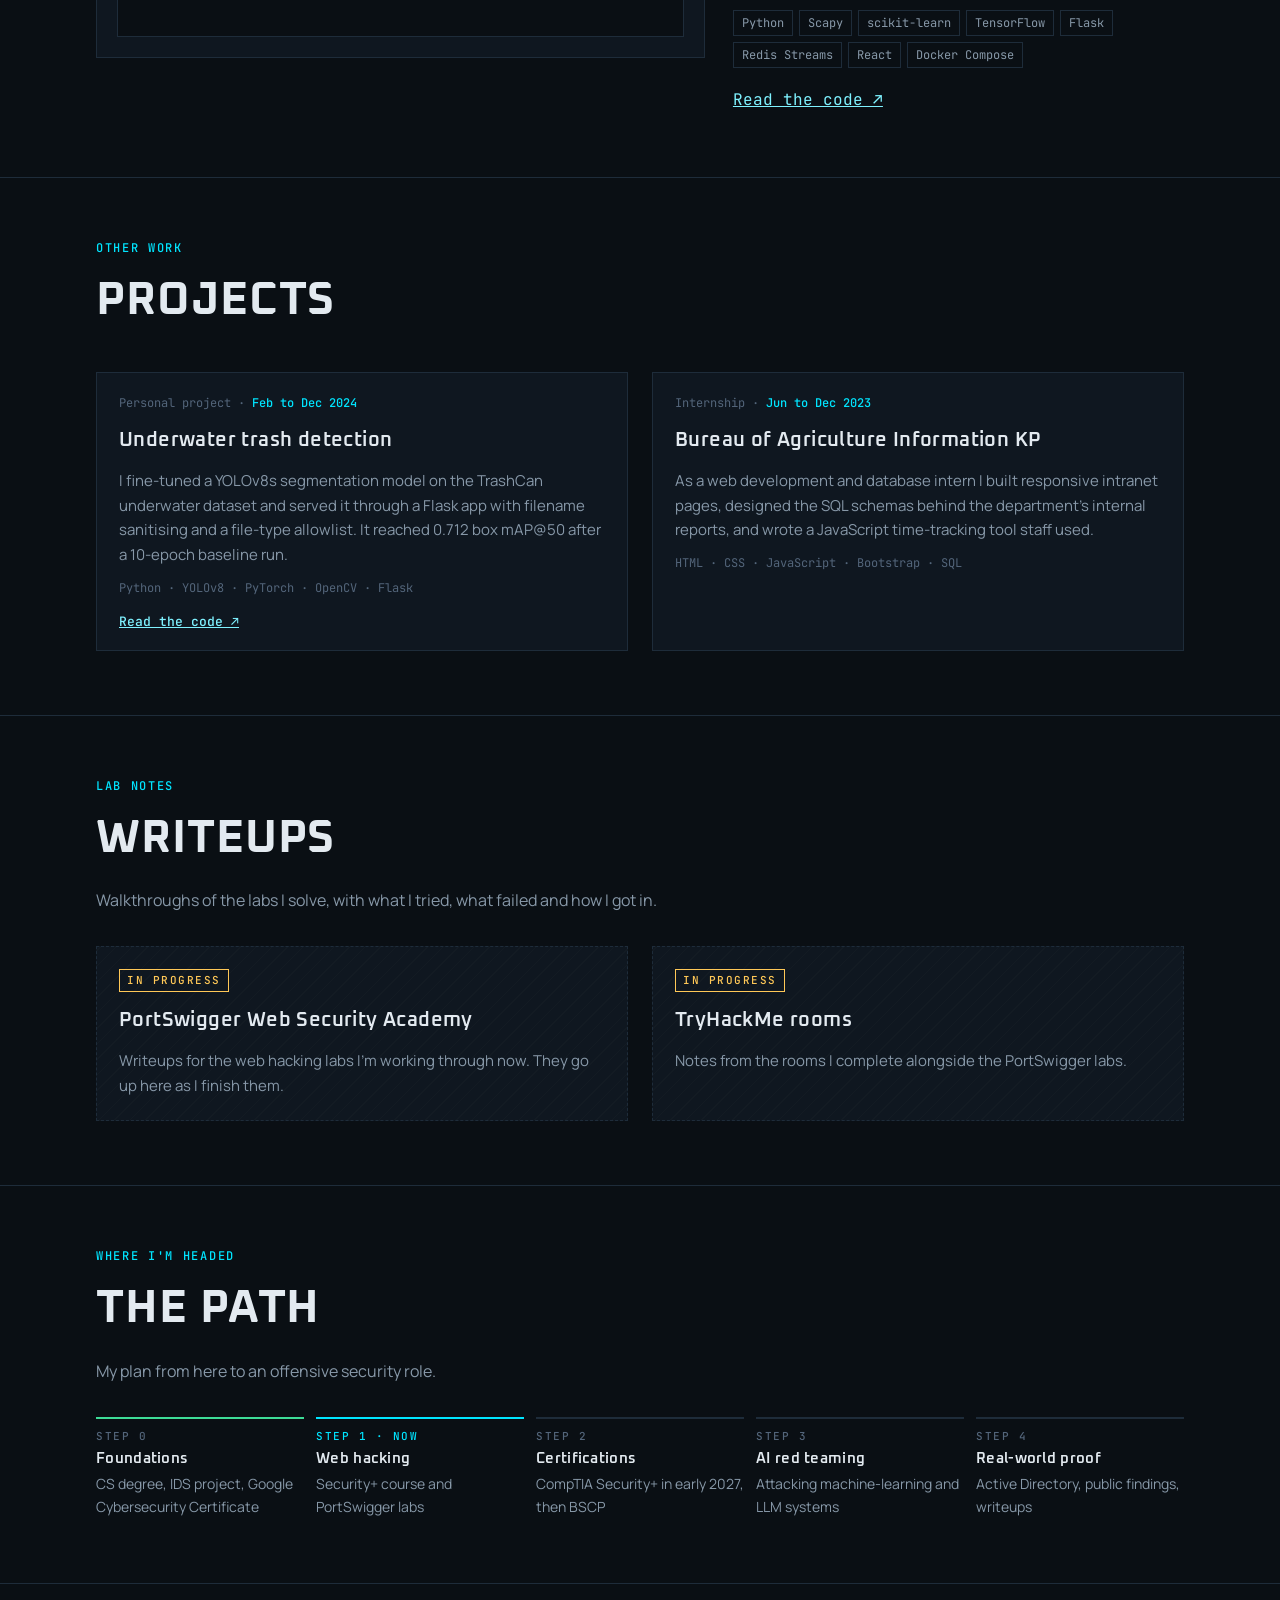
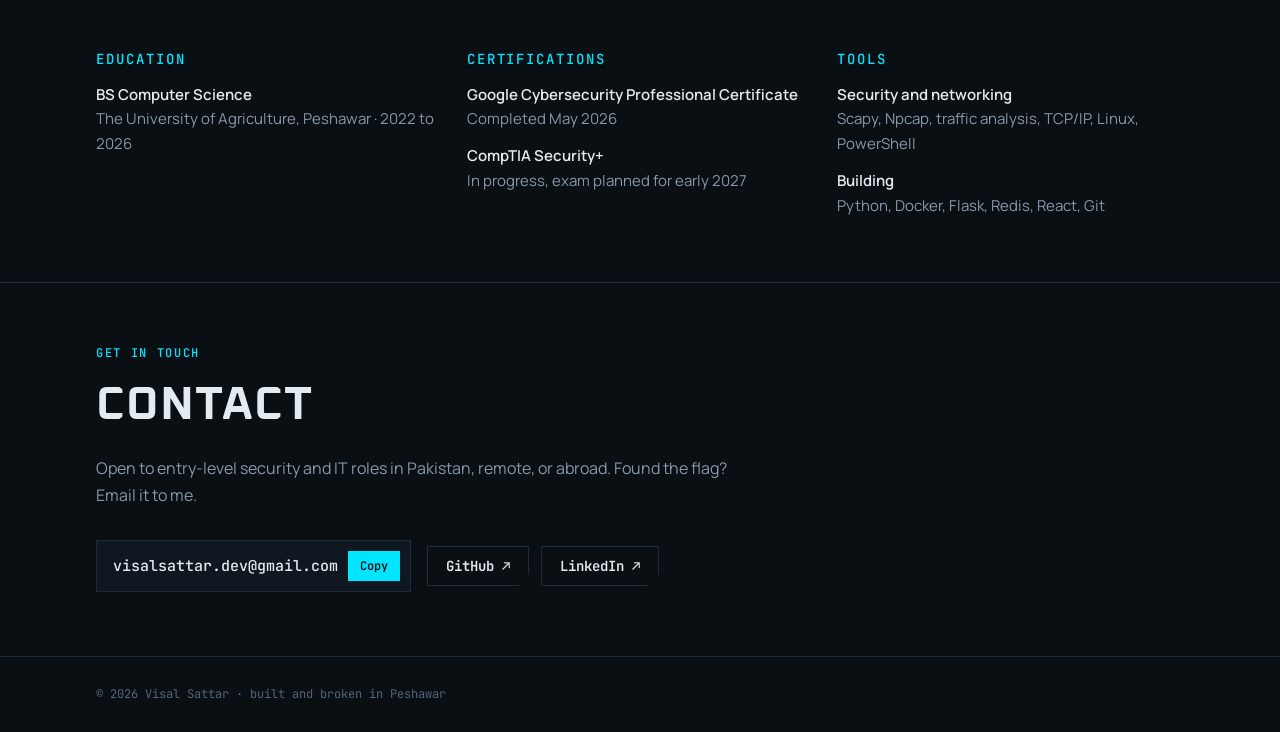
==== commit 158b660d: "Update index.html" ====
--- a/index.html
+++ b/index.html
@@ -2,33 +2,186 @@
 <html lang="en">
 <head>
 <meta charset="utf-8">
-<meta http-equiv="Content-Security-Policy" content="default-src 'self'; img-src 'self' data:; object-src 'none'; base-uri 'self'; form-action 'none'">
 <meta name="viewport" content="width=device-width,initial-scale=1,viewport-fit=cover">
+<style>:root{padding-top:env(safe-area-inset-top,0px);padding-bottom:env(safe-area-inset-bottom,0px)}body{margin:0}</style>
 <title>Visal Sattar Security</title>
 <meta name="description" content="Visal Sattar: computer science graduate building network security tools, working toward offensive security and AI red teaming.">
-<link rel="canonical" href="https://visalsattar.github.io/">
-<meta name="theme-color" content="#0A0F14">
-<link rel="icon" href="/favicon.svg" type="image/svg+xml">
-<link rel="icon" href="/favicon.ico" sizes="48x48">
-<meta property="og:type" content="website">
-<meta property="og:title" content="Visal Sattar Security">
-<meta property="og:description" content="Visal Sattar: computer science graduate building network security tools, working toward offensive security and AI red teaming.">
-<meta property="og:url" content="https://visalsattar.github.io/">
-<meta property="og:image" content="https://visalsattar.github.io/og-image.png">
-<meta property="og:image:width" content="1200">
-<meta property="og:image:height" content="630">
-<meta property="og:image:alt" content="Visal Sattar — breaks his own tools">
-<meta name="twitter:card" content="summary_large_image">
-<meta name="twitter:title" content="Visal Sattar Security">
-<meta name="twitter:description" content="Visal Sattar: computer science graduate building network security tools, working toward offensive security and AI red teaming.">
-<meta name="twitter:image" content="https://visalsattar.github.io/og-image.png">
-<link rel="preload" href="/assets/fonts/oxanium-latin.woff2" as="font" type="font/woff2" crossorigin>
-<link rel="preload" href="/assets/fonts/manrope-latin.woff2" as="font" type="font/woff2" crossorigin>
-<link rel="stylesheet" href="/assets/site.css">
+<link rel="preconnect" href="https://fonts.googleapis.com">
+<link rel="preconnect" href="https://fonts.gstatic.com" crossorigin>
+<link rel="stylesheet" href="https://fonts.googleapis.com/css2?family=Oxanium:wght@500;600;700;800&family=Manrope:wght@400;500;600&family=JetBrains+Mono:wght@400;500;700&display=swap">
 <!-- recruiter? the terminal answers questions. hacker? there's more than one file in that directory. -->
+<style>
+/* Layout: a packet-capture console. Sticky header, hero split between headline and a working terminal,
+   then the IDS pipeline you can run, then the rest of the record. One dark look, cyan from the GitHub README. */
+:root{
+  color-scheme:dark;
+  --bg:#0A0F14; --panel:#0F1720; --panel-2:#131E29; --line:#1E2C3A;
+  --fg:#E3EAF0; --muted:#8798A8; --dim:#53657A;
+  --cyan:#00E5FF; --cyan-ink:#7FF2FF; --alert:#FF4D6D; --ok:#3DDC97; --warn:#FFC857;
+  --f-display:"Oxanium","Arial Narrow",system-ui,sans-serif;
+  --f-body:"Manrope",system-ui,-apple-system,"Segoe UI",sans-serif;
+  --f-mono:"JetBrains Mono",ui-monospace,Consolas,monospace;
+}
+*{box-sizing:border-box}
+html{scroll-behavior:smooth}
+body{background:var(--bg);color:var(--fg);font:16px/1.65 var(--f-body);overflow-x:hidden}
+body::before{content:"";position:fixed;inset:0 0 auto;height:env(safe-area-inset-top,0px);z-index:10;background:var(--bg)}
+/* faint scan lines across the whole page */
+body::after{content:"";position:fixed;inset:0;pointer-events:none;z-index:30;background:repeating-linear-gradient(0deg,rgba(255,255,255,.018) 0 1px,transparent 1px 3px)}
+a{color:var(--cyan-ink)}
+:focus-visible{outline:2px solid var(--cyan);outline-offset:3px}
+.wrap{max-width:1120px;margin:0 auto;padding-left:max(16px,env(safe-area-inset-left,0px));padding-right:max(16px,env(safe-area-inset-right,0px))}
+.mono{font-family:var(--f-mono)}
+h1,h2,h3{font-family:var(--f-display);text-wrap:balance;margin:0}
+.label{font:500 12px/1 var(--f-mono);letter-spacing:.14em;text-transform:uppercase;color:var(--cyan)}
+
+/* header */
+.top{position:sticky;top:env(safe-area-inset-top,0px);z-index:20;background:color-mix(in srgb,var(--bg) 88%,transparent);-webkit-backdrop-filter:blur(10px);backdrop-filter:blur(10px);border-bottom:1px solid var(--line)}
+.top .wrap{display:flex;align-items:center;gap:16px;padding-block:12px;flex-wrap:wrap}
+.prompt{font:500 14px/1 var(--f-mono);color:var(--fg);text-decoration:none;margin-right:auto;white-space:nowrap}
+.prompt b{color:var(--cyan);font-weight:500}
+.prompt i{display:inline-block;width:8px;height:15px;background:var(--cyan);vertical-align:-2px;margin-left:4px;animation:blink 1.1s steps(1) infinite}
+@keyframes blink{50%{opacity:0}}
+.nav{display:flex;gap:4px;flex-wrap:wrap}
+.nav a{font:500 13px/1 var(--f-mono);color:var(--muted);text-decoration:none;padding:8px 10px;border:1px solid transparent}
+.nav a:hover{color:var(--fg);border-color:var(--line)}
+
+/* hero */
+.hero{padding-block:56px 48px}
+.hero .wrap{display:grid;grid-template-columns:minmax(0,1.05fr) minmax(0,1fr);gap:40px;align-items:center}
+.hero h1{font-size:clamp(42px,6.4vw,78px);line-height:.95;font-weight:800;letter-spacing:.01em;margin-top:16px;text-transform:uppercase}
+.hero h1 span{display:block;color:transparent;-webkit-text-stroke:1.5px var(--cyan)}
+.hero h1:hover span{animation:glitch .7s steps(2,end)}
+@keyframes glitch{0%,100%{transform:none;text-shadow:none}25%{transform:translate(2px,-1px);text-shadow:-3px 0 var(--alert),3px 0 var(--cyan)}50%{transform:translate(-2px,1px);text-shadow:2px 0 var(--alert),-2px 0 var(--cyan)}75%{transform:translate(1px,0)}}
+.lede{font-size:18px;color:var(--muted);max-width:44ch;margin:20px 0 0}
+.lede strong{color:var(--fg);font-weight:600}
+.ctas{display:flex;flex-wrap:wrap;gap:12px;margin-top:28px}
+.btn{display:inline-flex;align-items:center;gap:10px;padding:12px 18px;font:600 14px/1 var(--f-mono);text-decoration:none;color:var(--bg);background:var(--cyan);border:1px solid var(--cyan);cursor:pointer;clip-path:polygon(0 0,100% 0,100% 70%,90% 100%,0 100%);transition:background .2s,color .2s}
+.btn:hover{background:transparent;color:var(--cyan)}
+.btn.ghost{background:transparent;color:var(--fg);border-color:var(--line)}
+.btn.ghost:hover{border-color:var(--cyan);color:var(--cyan)}
+.meta-row{display:flex;flex-wrap:wrap;gap:8px 18px;margin-top:24px;font:400 13px/1.4 var(--f-mono);color:var(--dim)}
+.meta-row span::before{content:"▸ ";color:var(--cyan)}
+
+/* terminal */
+.term{background:var(--panel);border:1px solid var(--line);min-width:0;box-shadow:0 0 0 1px rgba(0,229,255,.05),0 24px 60px -30px rgba(0,229,255,.25)}
+.term-bar{display:flex;align-items:center;gap:8px;padding:10px 14px;border-bottom:1px solid var(--line);font:400 12px/1 var(--f-mono);color:var(--dim)}
+.term-bar i{width:9px;height:9px;border-radius:50%;background:var(--line)}
+.term-bar i:first-child{background:var(--alert)}
+.term-bar span{margin-left:auto}
+.term-out{height:300px;overflow-y:auto;padding:14px;font:400 13px/1.6 var(--f-mono);white-space:pre-wrap;word-break:break-word;color:var(--muted)}
+.term-out .c{color:var(--fg)}
+.term-out .c::before{content:"visal@sec:~$ ";color:var(--cyan)}
+.term-out .h{color:var(--cyan-ink)}
+.term-out .e{color:var(--alert)}
+.term-in{display:flex;align-items:center;gap:8px;padding:10px 14px;border-top:1px solid var(--line);font:400 13px/1 var(--f-mono)}
+.term-in label{color:var(--cyan);white-space:nowrap}
+.term-in input{flex:1;min-width:0;background:transparent;border:0;color:var(--fg);font:inherit;outline:none;caret-color:var(--cyan)}
+.chips{display:flex;flex-wrap:wrap;gap:6px;padding:0 14px 12px}
+.chips button{font:400 12px/1 var(--f-mono);color:var(--muted);background:transparent;border:1px solid var(--line);padding:6px 9px;cursor:pointer}
+.chips button:hover{color:var(--cyan);border-color:var(--cyan)}
+
+/* sections */
+.sec{padding-block:64px;border-top:1px solid var(--line);scroll-margin-top:64px}
+.sec-head{display:flex;flex-direction:column;gap:10px;margin-bottom:32px;max-width:65ch}
+.sec-head h2{font-size:clamp(30px,4.4vw,46px);font-weight:700;text-transform:uppercase;letter-spacing:.02em}
+.sec-head p{margin:0;color:var(--muted)}
+
+/* IDS demo */
+.ids{display:grid;grid-template-columns:minmax(0,1.35fr) minmax(0,1fr);gap:28px;align-items:start}
+.panel{background:var(--panel);border:1px solid var(--line);padding:20px;min-width:0}
+.scen{display:flex;flex-wrap:wrap;gap:10px;margin-bottom:20px}
+.scen button{font:600 13px/1.2 var(--f-mono);color:var(--fg);background:var(--panel-2);border:1px solid var(--line);padding:11px 14px;cursor:pointer;text-align:left}
+.scen button small{display:block;font-weight:400;color:var(--dim);margin-top:4px}
+.scen button:hover:not(:disabled){border-color:var(--cyan)}
+.scen button[aria-pressed="true"]{border-color:var(--cyan);background:color-mix(in srgb,var(--cyan) 10%,var(--panel-2))}
+.scen button:disabled{opacity:.55;cursor:wait}
+.pipe{display:grid;grid-template-columns:1fr 18px 1fr 18px 1.2fr 18px 1fr;align-items:center;gap:0}
+.arrow{height:2px;background:var(--line);position:relative}
+.arrow::after{content:"";position:absolute;right:-1px;top:-4px;border:5px solid transparent;border-left-color:var(--line)}
+.arrow.on{background:var(--cyan)}.arrow.on::after{border-left-color:var(--cyan)}
+.node{border:1px solid var(--line);background:var(--panel-2);padding:10px;font:400 12px/1.35 var(--f-mono);color:var(--muted);transition:border-color .25s,box-shadow .25s,color .25s;min-width:0}
+.node b{display:block;font:600 13px/1.2 var(--f-display);color:var(--fg);letter-spacing:.04em;text-transform:uppercase;margin-bottom:4px}
+.node.on{border-color:var(--cyan);color:var(--fg);box-shadow:0 0 18px -6px var(--cyan)}
+.node.hit{border-color:var(--alert);box-shadow:0 0 22px -4px var(--alert)}
+.node.hit b::after{content:" · ALERT";color:var(--alert)}
+.node.miss{border-color:var(--dim);color:var(--dim)}
+.node.miss b::after{content:" · no alert";color:var(--dim);font-weight:500}
+.det{display:flex;flex-direction:column;gap:8px}
+.log{margin-top:20px;background:var(--bg);border:1px solid var(--line);padding:12px 14px;height:178px;overflow-y:auto;font:400 12.5px/1.65 var(--f-mono);color:var(--muted)}
+.log .t{color:var(--dim)}.log .hit{color:var(--alert)}.log .ok{color:var(--ok)}.log .w{color:var(--warn)}
+.facts{display:flex;flex-direction:column;gap:0}
+.fact{display:grid;grid-template-columns:96px minmax(0,1fr);gap:14px;padding:14px 0;border-bottom:1px solid var(--line);align-items:baseline}
+.fact:first-child{padding-top:0}
+.fact .n{font:700 22px/1 var(--f-display);color:var(--cyan);font-variant-numeric:tabular-nums}
+.fact p{margin:0;font-size:14px;color:var(--muted)}
+.fact p strong{color:var(--fg);font-weight:600}
+.limits{margin-top:18px;padding:14px;border:1px dashed var(--line);font-size:14px;color:var(--muted)}
+.limits b{font:500 12px/1 var(--f-mono);letter-spacing:.14em;text-transform:uppercase;color:var(--warn);display:block;margin-bottom:8px}
+.stack{display:flex;flex-wrap:wrap;gap:6px;margin-top:20px}
+.stack span{font:400 12px/1 var(--f-mono);color:var(--muted);border:1px solid var(--line);padding:6px 8px}
+
+/* cards */
+.grid2{display:grid;grid-template-columns:repeat(2,minmax(0,1fr));gap:24px}
+.card{background:var(--panel);border:1px solid var(--line);padding:22px;display:flex;flex-direction:column;gap:12px;min-width:0}
+.card h3{font-size:20px;font-weight:600;letter-spacing:.02em}
+.card p{margin:0;color:var(--muted);font-size:15px}
+.card .k{font:400 12px/1.4 var(--f-mono);color:var(--dim)}
+.card .k b{color:var(--cyan);font-weight:500}
+.card a.more{font:500 13px/1 var(--f-mono);margin-top:auto;padding-top:6px}
+.soon{border-style:dashed;background:repeating-linear-gradient(-45deg,transparent 0 10px,rgba(255,255,255,.015) 10px 11px),var(--panel)}
+.soon .tag{align-self:flex-start;font:500 11px/1 var(--f-mono);letter-spacing:.14em;text-transform:uppercase;color:var(--warn);border:1px solid var(--warn);padding:5px 7px}
+
+/* path: a real sequence, so it is numbered */
+.path{list-style:none;margin:0;padding:0;display:grid;grid-template-columns:repeat(5,minmax(0,1fr));gap:12px;counter-reset:s -1}
+.path li{counter-increment:s;border-top:2px solid var(--line);padding-top:12px;font-size:14px;color:var(--muted);min-width:0}
+.path li::before{content:"STEP " counter(s);display:block;font:500 11px/1 var(--f-mono);letter-spacing:.14em;color:var(--dim);margin-bottom:8px}
+.path li b{display:block;color:var(--fg);font:600 15px/1.25 var(--f-display);letter-spacing:.02em;margin-bottom:4px}
+.path li.done{border-top-color:var(--ok)}
+.path li.now{border-top-color:var(--cyan)}
+.path li.now::before{content:"STEP " counter(s) " · NOW";color:var(--cyan)}
+
+/* record list */
+.rec{display:grid;grid-template-columns:repeat(3,minmax(0,1fr));gap:24px}
+.rec h3{font-size:14px;font-family:var(--f-mono);font-weight:500;letter-spacing:.14em;text-transform:uppercase;color:var(--cyan);margin-bottom:12px}
+.rec ul{list-style:none;margin:0;padding:0;display:flex;flex-direction:column;gap:12px}
+.rec li{font-size:15px;color:var(--muted)}
+.rec li b{display:block;color:var(--fg);font-weight:600}
+
+/* contact */
+.contact{display:flex;flex-wrap:wrap;gap:16px;align-items:center}
+.email{display:flex;align-items:center;gap:10px;background:var(--panel);border:1px solid var(--line);padding:10px 10px 10px 16px;font:500 15px/1 var(--f-mono);min-width:0;max-width:100%}
+.email span{user-select:all;overflow-wrap:anywhere}
+.email button{font:600 12px/1 var(--f-mono);color:var(--bg);background:var(--cyan);border:0;padding:9px 12px;cursor:pointer}
+.links{display:flex;gap:12px;flex-wrap:wrap}
+.foot{padding-block:28px;border-top:1px solid var(--line);font:400 12px/1.6 var(--f-mono);color:var(--dim)}
+
+@media (max-width:900px){
+  .hero .wrap,.ids{grid-template-columns:minmax(0,1fr)}
+  .path{grid-template-columns:repeat(2,minmax(0,1fr))}
+  .rec{grid-template-columns:minmax(0,1fr)}
+}
+@media (max-width:640px){
+  .grid2{grid-template-columns:minmax(0,1fr)}
+  .pipe{grid-template-columns:minmax(0,1fr)}
+  .arrow{width:2px;height:16px;margin-left:20px}
+  .arrow::after{right:auto;left:-4px;top:auto;bottom:-1px;border:5px solid transparent;border-top-color:var(--line)}
+  .arrow.on::after{border-top-color:var(--cyan);border-left-color:transparent}
+  .path{grid-template-columns:minmax(0,1fr)}
+  .fact{grid-template-columns:78px minmax(0,1fr)}
+  /* one compact header row on phones: nav scrolls sideways instead of wrapping */
+  .top .wrap{gap:2px;padding-block:8px}
+  .nav{width:100%;flex-wrap:nowrap;overflow-x:auto;scrollbar-width:none}
+  .nav::-webkit-scrollbar{display:none}
+  .nav a{padding:6px 8px;white-space:nowrap}
+}
+@media (prefers-reduced-motion:reduce){
+  *{animation:none!important;transition:none!important}
+  html{scroll-behavior:auto}
+}
+</style>
 </head>
 <body>
-<a class="skip" href="#top">Skip to content</a>
 <header class="top">
   <div class="wrap">
     <a class="prompt" href="#top">visal@<b>sec</b>:~$<i aria-hidden="true"></i></a>
@@ -52,7 +205,7 @@
         <div class="meta-row"><span>BS Computer Science, 2026</span><span>Google Cybersecurity Certificate</span><span>Security+ in progress</span></div>
       </div>
 
-      <div class="term" role="region" aria-label="Interactive terminal">
+      <div class="term" aria-label="Interactive terminal">
         <div class="term-bar"><i></i><i></i><i></i><span>bash · type help</span></div>
         <div class="term-out" id="termOut" role="log" aria-live="polite"></div>
         <div class="chips" aria-label="Quick commands">
@@ -96,8 +249,7 @@
             <div class="arrow" id="a3"></div>
             <div class="node" id="n-dash"><b>Dashboard</b>Redis Streams, Socket.IO, GeoIP, AbuseIPDB</div>
           </div>
-          <div class="log" id="log" role="log" aria-live="off"><span class="t">// pick a test above</span></div>
-          <p class="sr-only" id="idsStatus" aria-live="polite"></p>
+          <div class="log" id="log" role="log" aria-live="polite"><span class="t">// pick a test above</span></div>
         </div>
 
         <div>
@@ -109,7 +261,7 @@
           </div>
           <div class="limits"><b>Not done yet</b>No end-to-end latency measurement from capture to browser. The models don't catch attack types they weren't trained on, and unconfirmed anomaly alerts are capped at MEDIUM so they can't trigger blocking.</div>
           <div class="stack"><span>Python</span><span>Scapy</span><span>scikit-learn</span><span>TensorFlow</span><span>Flask</span><span>Redis Streams</span><span>React</span><span>Docker Compose</span></div>
-          <p class="code-link"><a class="mono" href="https://github.com/visalsattar/AI-Based-Intrusion-Detection-System-for-Real-Time-Threat-Detection" target="_blank" rel="noopener">Read the code ↗</a></p>
+          <p style="margin:18px 0 0"><a class="mono" href="https://github.com/visalsattar/AI-Based-Intrusion-Detection-System-for-Real-Time-Threat-Detection" target="_blank" rel="noopener">Read the code ↗</a></p>
         </div>
       </div>
     </div>
@@ -148,12 +300,12 @@
       </div>
       <div class="grid2">
         <article class="card soon">
-          <span class="tag">Coming soon</span>
+          <span class="tag">In progress</span>
           <h3>PortSwigger Web Security Academy</h3>
-          <p>Writeups of the PortSwigger labs I solve: what I tried, what failed, and what got me in. The first ones go up in November 2026.</p>
+          <p>Writeups for the web hacking labs I'm working through now. They go up here as I finish them.</p>
         </article>
         <article class="card soon">
-          <span class="tag">Coming soon</span>
+          <span class="tag">In progress</span>
           <h3>TryHackMe rooms</h3>
           <p>Notes from the rooms I complete alongside the PortSwigger labs.</p>
         </article>
@@ -223,6 +375,105 @@
 
 <footer class="foot"><div class="wrap">© 2026 Visal Sattar · built and broken in Peshawar</div></footer>
 
-<script src="/assets/site.js"></script>
+<script>
+const $ = s => document.querySelector(s);
+const REDUCE = matchMedia("(prefers-reduced-motion: reduce)").matches;
+
+/* ---------- terminal ---------- */
+// base64 of the flag; decoding it is the challenge
+const FLAG_B64 = "ZmxhZ3t2MXNhbF9zNHlzX2gzbGwwfQ==";
+const CMDS = {
+  help: () => [["h","commands:"],"  whoami     who I am","  projects   what I've built","  certs      certifications","  path       where I'm headed","  contact    how to reach me","  clear      clear the screen"],
+  whoami: () => ["Visal Sattar. CS graduate (BS, 2026), Peshawar.","I build network security tools and test where they break.","Looking for an entry-level security role.","Working toward offensive security and AI red teaming."],
+  projects: () => [["h","[1] AI-based intrusion detection"],"    live capture, Random Forest + Autoencoder, 99.50% F1 (DDoS)",["h","[2] Underwater trash detection"],"    YOLOv8s segmentation, 0.712 box mAP@50","scroll down to run the IDS demo."],
+  certs: () => ["Google Cybersecurity Professional Certificate  [done, May 2026]","CompTIA Security+                             [in progress, early 2027]"],
+  path: () => ["foundations  [done]","web hacking  [now]","certs -> AI red teaming -> real-world proof"],
+  contact: () => ["email     visalsattar.dev@gmail.com","github    github.com/visalsattar","linkedin  linkedin.com/in/visalsattar"],
+  ls: a => a === "-a" || a === "-la" ? ["about.txt  projects/  writeups/  .flag.b64"] : ["about.txt  projects/  writeups/"],
+  cat: a => a === ".flag.b64" ? [FLAG_B64, ["h","decode it, then send it to me."]]
+          : a === "about.txt" ? CMDS.whoami() : [["e",`cat: ${a || "missing file"}: no such file`]],
+  sudo: () => [["e","nice try. this incident will be reported."]],
+};
+const out = $("#termOut");
+function print(lines){
+  for (const l of lines){
+    const d = document.createElement("div");
+    if (Array.isArray(l)){ d.className = l[0]; d.textContent = l[1]; } else d.textContent = l;
+    out.appendChild(d);
+  }
+  out.scrollTop = out.scrollHeight;
+}
+function run(raw){
+  const line = raw.trim();
+  if (!line) return;
+  const d = document.createElement("div"); d.className = "c"; d.textContent = line; out.appendChild(d);
+  const [cmd, arg] = line.split(/\s+/);
+  if (cmd === "clear"){ out.textContent = ""; return; }
+  const f = CMDS[cmd.toLowerCase()];
+  print(f ? f(arg) : [["e",`${cmd}: command not found. type help`]]);
+}
+$("#termForm").addEventListener("submit", e => { e.preventDefault(); const i = $("#termIn"); run(i.value); i.value = ""; });
+document.querySelectorAll(".chips button").forEach(b => b.addEventListener("click", () => run(b.dataset.cmd)));
+print([["h","boot: capture interface up · models loaded · 0 alerts"]]);
+run("whoami");
+
+/* ---------- IDS demo ---------- */
+const N = id => $("#" + id);
+const ALL = ["n-cap","n-feat","n-rf","n-ae","n-rule","n-dash","a1","a2","a3"];
+const SCEN = {
+  replay: [
+    ["n-cap a1", "[capture] replaying CIC's raw Friday pcap through the live pipeline"],
+    ["n-feat a2", "[features] rebuilding 78 flow features from packet headers and timing"],
+    ["n-rf:hit", "[rf] DDoS flows match the training data: flagged", "hit"],
+    ["n-ae:on", "[ae] scoring anomalies alongside the forest"],
+    ["n-rule:on", "[rule] connection rate checked, no extra alert needed"],
+    ["a3 n-dash", "[dash] alerts pushed with GeoIP and AbuseIPDB enrichment"],
+    ["", "[result] recall 99.4% at 100% precision", "ok"],
+    ["", "[note] first run was 52% recall; three extractor bugs fixed", "w"],
+  ],
+  flood: [
+    ["n-cap a1", "[capture] my phone floods the laptop over the LAN"],
+    ["n-feat a2", "[features] flows extracted, but they look nothing like CICIDS2017"],
+    ["n-rf:miss", "[rf] no match to known patterns: no alert", "w"],
+    ["n-ae:miss", "[ae] anomaly score below threshold: no alert", "w"],
+    ["n-rule:hit", "[rule] connection rate spikes: ALERT within 1 second", "hit"],
+    ["a3 n-dash", "[dash] alert reaches the dashboard"],
+    ["", "[lesson] ML missed it. A model-independent rule caught it.", "ok"],
+  ],
+};
+const log = $("#log"), btns = [$("#runReplay"), $("#runFlood")];
+let timer = null;
+function play(key, btn){
+  clearTimeout(timer);
+  ALL.forEach(id => N(id).classList.remove("on","hit","miss"));
+  btns.forEach(b => { b.setAttribute("aria-pressed", b === btn); b.disabled = !REDUCE; });
+  log.textContent = "";
+  const steps = SCEN[key]; let i = 0;
+  const step = () => {
+    const [targets, msg, cls] = steps[i];
+    targets.split(" ").filter(Boolean).forEach(t => {
+      const [id, st] = t.split(":");
+      N(id).classList.add("on"); if (st && st !== "on") N(id).classList.add(st);
+    });
+    const d = document.createElement("div"); d.textContent = msg; if (cls) d.className = cls;
+    log.appendChild(d); log.scrollTop = log.scrollHeight;
+    if (++i < steps.length) timer = REDUCE ? (step(), null) : setTimeout(step, 650);
+    else btns.forEach(b => b.disabled = false);
+  };
+  step();
+}
+btns[0].addEventListener("click", () => play("replay", btns[0]));
+btns[1].addEventListener("click", () => play("flood", btns[1]));
+
+/* ---------- copy email ---------- */
+$("#copyMail").addEventListener("click", async e => {
+  const b = e.currentTarget;
+  try { await navigator.clipboard.writeText($("#mail").textContent); b.textContent = "Copied"; }
+  catch { const r = document.createRange(); r.selectNodeContents($("#mail")); const s = getSelection(); s.removeAllRanges(); s.addRange(r); b.textContent = "Selected"; }
+  setTimeout(() => b.textContent = "Copy", 1600);
+});
+
+console.log("%cvisal@sec", "color:#00E5FF;font:700 16px monospace", "\nLooking at the source? Good instinct. The terminal has a hidden file.");
+</script>
 </body>
 </html>
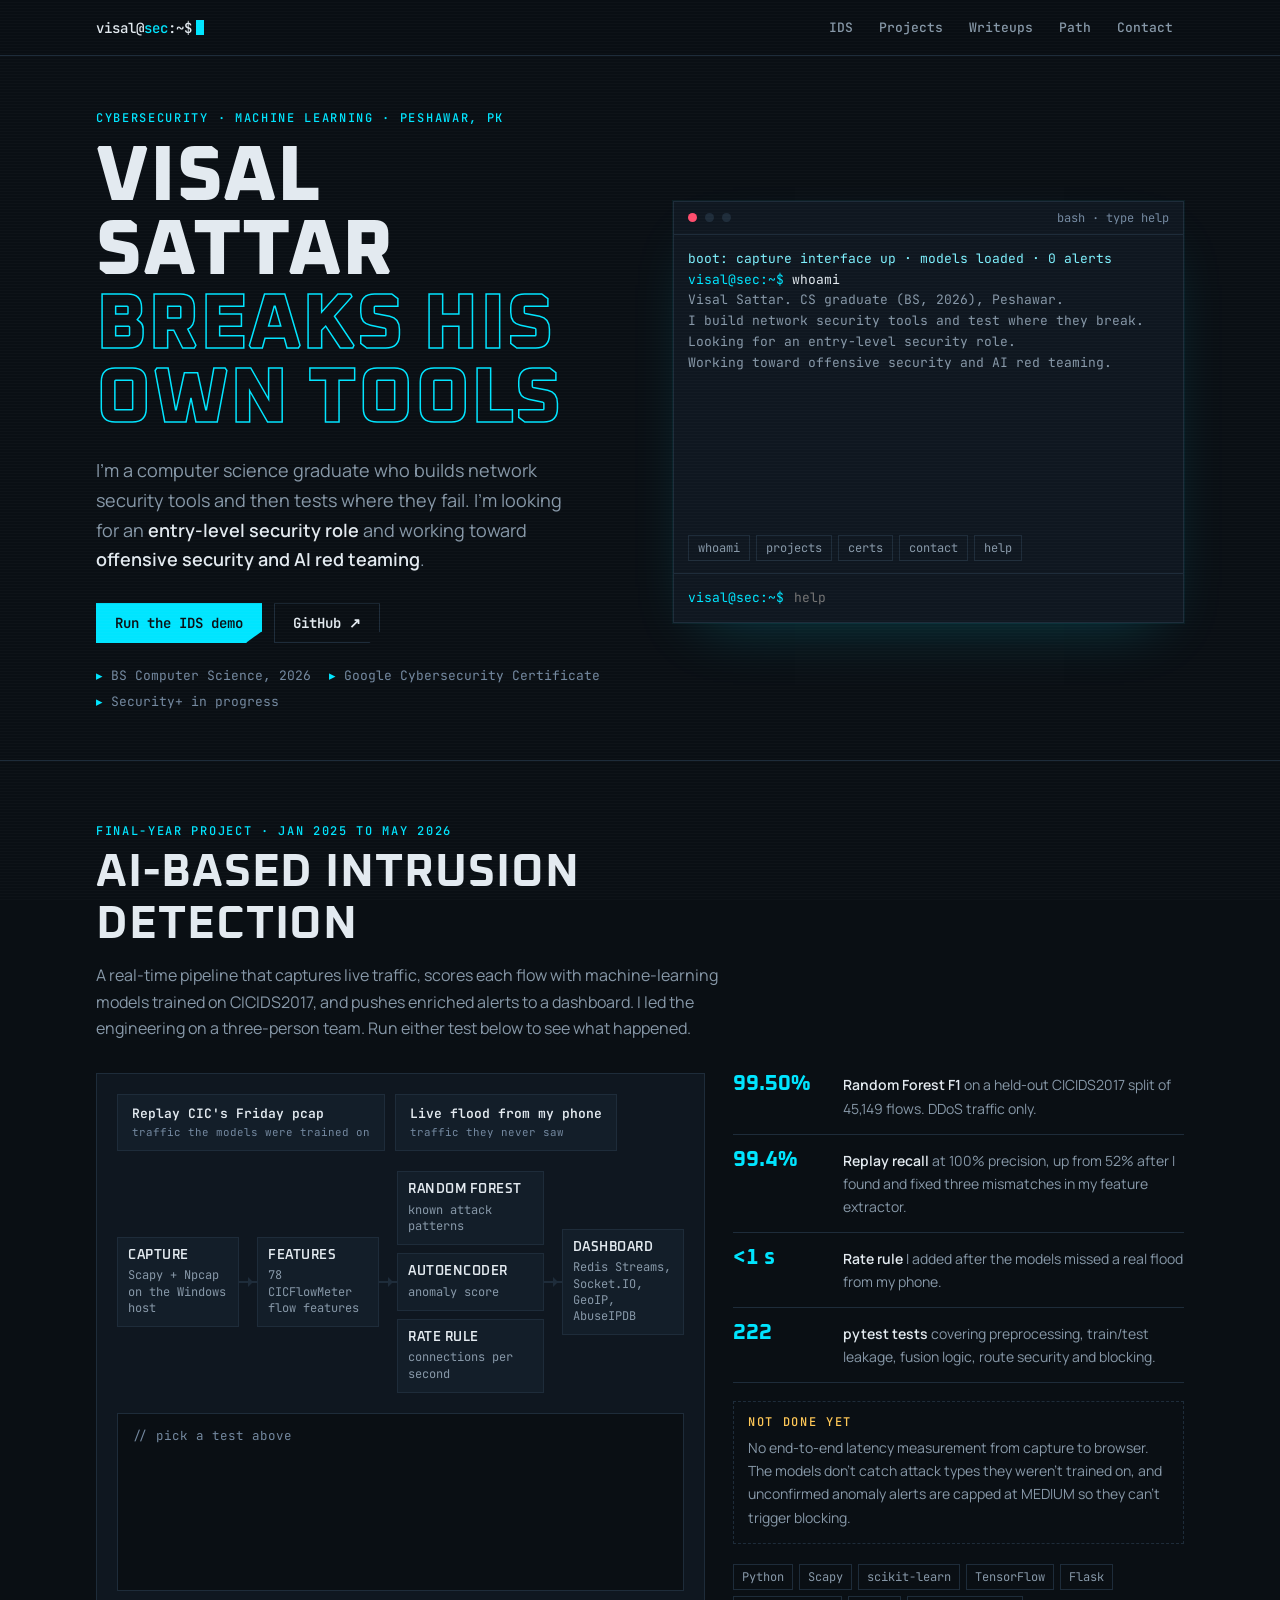
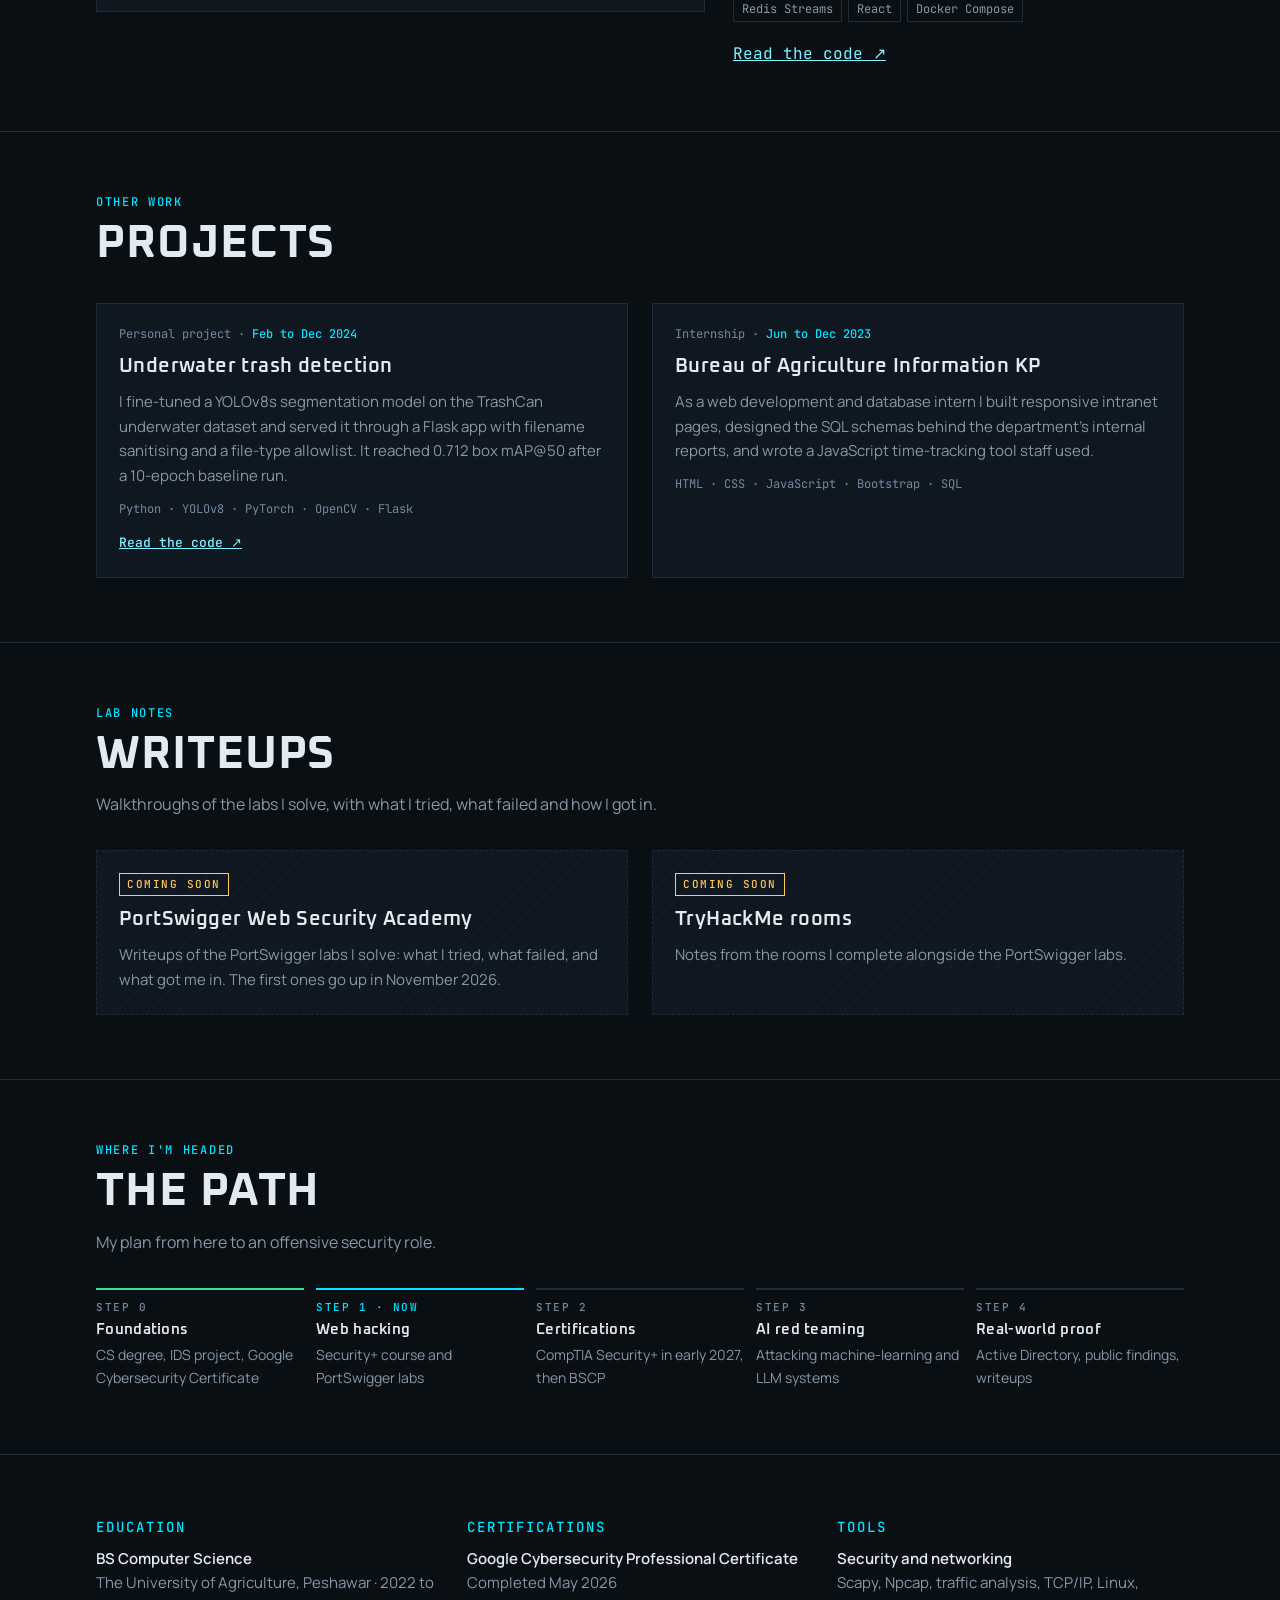
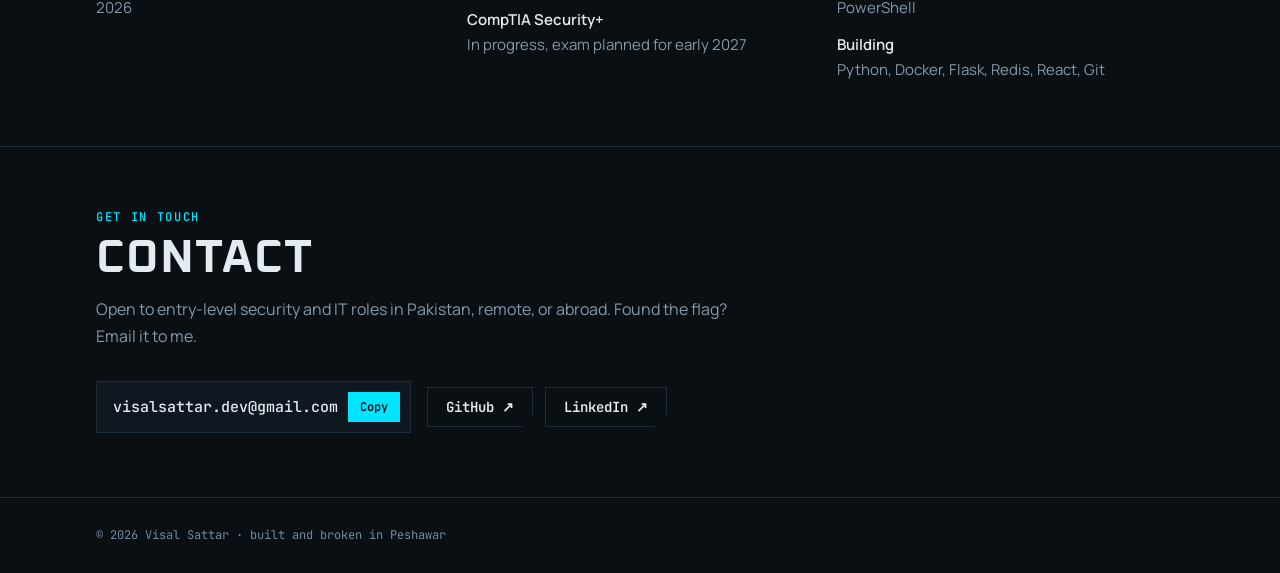
==== commit 932ed236: "Merge pull request #1 from visalsattar/claude/sharp-knuth-t8tqnt Add favicon, OG tags, CSP, self-hos" ====
--- a/index.html
+++ b/index.html
@@ -2,186 +2,33 @@
 <html lang="en">
 <head>
 <meta charset="utf-8">
+<meta http-equiv="Content-Security-Policy" content="default-src 'self'; img-src 'self' data:; object-src 'none'; base-uri 'self'; form-action 'none'">
 <meta name="viewport" content="width=device-width,initial-scale=1,viewport-fit=cover">
-<style>:root{padding-top:env(safe-area-inset-top,0px);padding-bottom:env(safe-area-inset-bottom,0px)}body{margin:0}</style>
 <title>Visal Sattar Security</title>
 <meta name="description" content="Visal Sattar: computer science graduate building network security tools, working toward offensive security and AI red teaming.">
-<link rel="preconnect" href="https://fonts.googleapis.com">
-<link rel="preconnect" href="https://fonts.gstatic.com" crossorigin>
-<link rel="stylesheet" href="https://fonts.googleapis.com/css2?family=Oxanium:wght@500;600;700;800&family=Manrope:wght@400;500;600&family=JetBrains+Mono:wght@400;500;700&display=swap">
+<link rel="canonical" href="https://visalsattar.github.io/">
+<meta name="theme-color" content="#0A0F14">
+<link rel="icon" href="/favicon.svg" type="image/svg+xml">
+<link rel="icon" href="/favicon.ico" sizes="48x48">
+<meta property="og:type" content="website">
+<meta property="og:title" content="Visal Sattar Security">
+<meta property="og:description" content="Visal Sattar: computer science graduate building network security tools, working toward offensive security and AI red teaming.">
+<meta property="og:url" content="https://visalsattar.github.io/">
+<meta property="og:image" content="https://visalsattar.github.io/og-image.png">
+<meta property="og:image:width" content="1200">
+<meta property="og:image:height" content="630">
+<meta property="og:image:alt" content="Visal Sattar — breaks his own tools">
+<meta name="twitter:card" content="summary_large_image">
+<meta name="twitter:title" content="Visal Sattar Security">
+<meta name="twitter:description" content="Visal Sattar: computer science graduate building network security tools, working toward offensive security and AI red teaming.">
+<meta name="twitter:image" content="https://visalsattar.github.io/og-image.png">
+<link rel="preload" href="/assets/fonts/oxanium-latin.woff2" as="font" type="font/woff2" crossorigin>
+<link rel="preload" href="/assets/fonts/manrope-latin.woff2" as="font" type="font/woff2" crossorigin>
+<link rel="stylesheet" href="/assets/site.css">
 <!-- recruiter? the terminal answers questions. hacker? there's more than one file in that directory. -->
-<style>
-/* Layout: a packet-capture console. Sticky header, hero split between headline and a working terminal,
-   then the IDS pipeline you can run, then the rest of the record. One dark look, cyan from the GitHub README. */
-:root{
-  color-scheme:dark;
-  --bg:#0A0F14; --panel:#0F1720; --panel-2:#131E29; --line:#1E2C3A;
-  --fg:#E3EAF0; --muted:#8798A8; --dim:#53657A;
-  --cyan:#00E5FF; --cyan-ink:#7FF2FF; --alert:#FF4D6D; --ok:#3DDC97; --warn:#FFC857;
-  --f-display:"Oxanium","Arial Narrow",system-ui,sans-serif;
-  --f-body:"Manrope",system-ui,-apple-system,"Segoe UI",sans-serif;
-  --f-mono:"JetBrains Mono",ui-monospace,Consolas,monospace;
-}
-*{box-sizing:border-box}
-html{scroll-behavior:smooth}
-body{background:var(--bg);color:var(--fg);font:16px/1.65 var(--f-body);overflow-x:hidden}
-body::before{content:"";position:fixed;inset:0 0 auto;height:env(safe-area-inset-top,0px);z-index:10;background:var(--bg)}
-/* faint scan lines across the whole page */
-body::after{content:"";position:fixed;inset:0;pointer-events:none;z-index:30;background:repeating-linear-gradient(0deg,rgba(255,255,255,.018) 0 1px,transparent 1px 3px)}
-a{color:var(--cyan-ink)}
-:focus-visible{outline:2px solid var(--cyan);outline-offset:3px}
-.wrap{max-width:1120px;margin:0 auto;padding-left:max(16px,env(safe-area-inset-left,0px));padding-right:max(16px,env(safe-area-inset-right,0px))}
-.mono{font-family:var(--f-mono)}
-h1,h2,h3{font-family:var(--f-display);text-wrap:balance;margin:0}
-.label{font:500 12px/1 var(--f-mono);letter-spacing:.14em;text-transform:uppercase;color:var(--cyan)}
-
-/* header */
-.top{position:sticky;top:env(safe-area-inset-top,0px);z-index:20;background:color-mix(in srgb,var(--bg) 88%,transparent);-webkit-backdrop-filter:blur(10px);backdrop-filter:blur(10px);border-bottom:1px solid var(--line)}
-.top .wrap{display:flex;align-items:center;gap:16px;padding-block:12px;flex-wrap:wrap}
-.prompt{font:500 14px/1 var(--f-mono);color:var(--fg);text-decoration:none;margin-right:auto;white-space:nowrap}
-.prompt b{color:var(--cyan);font-weight:500}
-.prompt i{display:inline-block;width:8px;height:15px;background:var(--cyan);vertical-align:-2px;margin-left:4px;animation:blink 1.1s steps(1) infinite}
-@keyframes blink{50%{opacity:0}}
-.nav{display:flex;gap:4px;flex-wrap:wrap}
-.nav a{font:500 13px/1 var(--f-mono);color:var(--muted);text-decoration:none;padding:8px 10px;border:1px solid transparent}
-.nav a:hover{color:var(--fg);border-color:var(--line)}
-
-/* hero */
-.hero{padding-block:56px 48px}
-.hero .wrap{display:grid;grid-template-columns:minmax(0,1.05fr) minmax(0,1fr);gap:40px;align-items:center}
-.hero h1{font-size:clamp(42px,6.4vw,78px);line-height:.95;font-weight:800;letter-spacing:.01em;margin-top:16px;text-transform:uppercase}
-.hero h1 span{display:block;color:transparent;-webkit-text-stroke:1.5px var(--cyan)}
-.hero h1:hover span{animation:glitch .7s steps(2,end)}
-@keyframes glitch{0%,100%{transform:none;text-shadow:none}25%{transform:translate(2px,-1px);text-shadow:-3px 0 var(--alert),3px 0 var(--cyan)}50%{transform:translate(-2px,1px);text-shadow:2px 0 var(--alert),-2px 0 var(--cyan)}75%{transform:translate(1px,0)}}
-.lede{font-size:18px;color:var(--muted);max-width:44ch;margin:20px 0 0}
-.lede strong{color:var(--fg);font-weight:600}
-.ctas{display:flex;flex-wrap:wrap;gap:12px;margin-top:28px}
-.btn{display:inline-flex;align-items:center;gap:10px;padding:12px 18px;font:600 14px/1 var(--f-mono);text-decoration:none;color:var(--bg);background:var(--cyan);border:1px solid var(--cyan);cursor:pointer;clip-path:polygon(0 0,100% 0,100% 70%,90% 100%,0 100%);transition:background .2s,color .2s}
-.btn:hover{background:transparent;color:var(--cyan)}
-.btn.ghost{background:transparent;color:var(--fg);border-color:var(--line)}
-.btn.ghost:hover{border-color:var(--cyan);color:var(--cyan)}
-.meta-row{display:flex;flex-wrap:wrap;gap:8px 18px;margin-top:24px;font:400 13px/1.4 var(--f-mono);color:var(--dim)}
-.meta-row span::before{content:"▸ ";color:var(--cyan)}
-
-/* terminal */
-.term{background:var(--panel);border:1px solid var(--line);min-width:0;box-shadow:0 0 0 1px rgba(0,229,255,.05),0 24px 60px -30px rgba(0,229,255,.25)}
-.term-bar{display:flex;align-items:center;gap:8px;padding:10px 14px;border-bottom:1px solid var(--line);font:400 12px/1 var(--f-mono);color:var(--dim)}
-.term-bar i{width:9px;height:9px;border-radius:50%;background:var(--line)}
-.term-bar i:first-child{background:var(--alert)}
-.term-bar span{margin-left:auto}
-.term-out{height:300px;overflow-y:auto;padding:14px;font:400 13px/1.6 var(--f-mono);white-space:pre-wrap;word-break:break-word;color:var(--muted)}
-.term-out .c{color:var(--fg)}
-.term-out .c::before{content:"visal@sec:~$ ";color:var(--cyan)}
-.term-out .h{color:var(--cyan-ink)}
-.term-out .e{color:var(--alert)}
-.term-in{display:flex;align-items:center;gap:8px;padding:10px 14px;border-top:1px solid var(--line);font:400 13px/1 var(--f-mono)}
-.term-in label{color:var(--cyan);white-space:nowrap}
-.term-in input{flex:1;min-width:0;background:transparent;border:0;color:var(--fg);font:inherit;outline:none;caret-color:var(--cyan)}
-.chips{display:flex;flex-wrap:wrap;gap:6px;padding:0 14px 12px}
-.chips button{font:400 12px/1 var(--f-mono);color:var(--muted);background:transparent;border:1px solid var(--line);padding:6px 9px;cursor:pointer}
-.chips button:hover{color:var(--cyan);border-color:var(--cyan)}
-
-/* sections */
-.sec{padding-block:64px;border-top:1px solid var(--line);scroll-margin-top:64px}
-.sec-head{display:flex;flex-direction:column;gap:10px;margin-bottom:32px;max-width:65ch}
-.sec-head h2{font-size:clamp(30px,4.4vw,46px);font-weight:700;text-transform:uppercase;letter-spacing:.02em}
-.sec-head p{margin:0;color:var(--muted)}
-
-/* IDS demo */
-.ids{display:grid;grid-template-columns:minmax(0,1.35fr) minmax(0,1fr);gap:28px;align-items:start}
-.panel{background:var(--panel);border:1px solid var(--line);padding:20px;min-width:0}
-.scen{display:flex;flex-wrap:wrap;gap:10px;margin-bottom:20px}
-.scen button{font:600 13px/1.2 var(--f-mono);color:var(--fg);background:var(--panel-2);border:1px solid var(--line);padding:11px 14px;cursor:pointer;text-align:left}
-.scen button small{display:block;font-weight:400;color:var(--dim);margin-top:4px}
-.scen button:hover:not(:disabled){border-color:var(--cyan)}
-.scen button[aria-pressed="true"]{border-color:var(--cyan);background:color-mix(in srgb,var(--cyan) 10%,var(--panel-2))}
-.scen button:disabled{opacity:.55;cursor:wait}
-.pipe{display:grid;grid-template-columns:1fr 18px 1fr 18px 1.2fr 18px 1fr;align-items:center;gap:0}
-.arrow{height:2px;background:var(--line);position:relative}
-.arrow::after{content:"";position:absolute;right:-1px;top:-4px;border:5px solid transparent;border-left-color:var(--line)}
-.arrow.on{background:var(--cyan)}.arrow.on::after{border-left-color:var(--cyan)}
-.node{border:1px solid var(--line);background:var(--panel-2);padding:10px;font:400 12px/1.35 var(--f-mono);color:var(--muted);transition:border-color .25s,box-shadow .25s,color .25s;min-width:0}
-.node b{display:block;font:600 13px/1.2 var(--f-display);color:var(--fg);letter-spacing:.04em;text-transform:uppercase;margin-bottom:4px}
-.node.on{border-color:var(--cyan);color:var(--fg);box-shadow:0 0 18px -6px var(--cyan)}
-.node.hit{border-color:var(--alert);box-shadow:0 0 22px -4px var(--alert)}
-.node.hit b::after{content:" · ALERT";color:var(--alert)}
-.node.miss{border-color:var(--dim);color:var(--dim)}
-.node.miss b::after{content:" · no alert";color:var(--dim);font-weight:500}
-.det{display:flex;flex-direction:column;gap:8px}
-.log{margin-top:20px;background:var(--bg);border:1px solid var(--line);padding:12px 14px;height:178px;overflow-y:auto;font:400 12.5px/1.65 var(--f-mono);color:var(--muted)}
-.log .t{color:var(--dim)}.log .hit{color:var(--alert)}.log .ok{color:var(--ok)}.log .w{color:var(--warn)}
-.facts{display:flex;flex-direction:column;gap:0}
-.fact{display:grid;grid-template-columns:96px minmax(0,1fr);gap:14px;padding:14px 0;border-bottom:1px solid var(--line);align-items:baseline}
-.fact:first-child{padding-top:0}
-.fact .n{font:700 22px/1 var(--f-display);color:var(--cyan);font-variant-numeric:tabular-nums}
-.fact p{margin:0;font-size:14px;color:var(--muted)}
-.fact p strong{color:var(--fg);font-weight:600}
-.limits{margin-top:18px;padding:14px;border:1px dashed var(--line);font-size:14px;color:var(--muted)}
-.limits b{font:500 12px/1 var(--f-mono);letter-spacing:.14em;text-transform:uppercase;color:var(--warn);display:block;margin-bottom:8px}
-.stack{display:flex;flex-wrap:wrap;gap:6px;margin-top:20px}
-.stack span{font:400 12px/1 var(--f-mono);color:var(--muted);border:1px solid var(--line);padding:6px 8px}
-
-/* cards */
-.grid2{display:grid;grid-template-columns:repeat(2,minmax(0,1fr));gap:24px}
-.card{background:var(--panel);border:1px solid var(--line);padding:22px;display:flex;flex-direction:column;gap:12px;min-width:0}
-.card h3{font-size:20px;font-weight:600;letter-spacing:.02em}
-.card p{margin:0;color:var(--muted);font-size:15px}
-.card .k{font:400 12px/1.4 var(--f-mono);color:var(--dim)}
-.card .k b{color:var(--cyan);font-weight:500}
-.card a.more{font:500 13px/1 var(--f-mono);margin-top:auto;padding-top:6px}
-.soon{border-style:dashed;background:repeating-linear-gradient(-45deg,transparent 0 10px,rgba(255,255,255,.015) 10px 11px),var(--panel)}
-.soon .tag{align-self:flex-start;font:500 11px/1 var(--f-mono);letter-spacing:.14em;text-transform:uppercase;color:var(--warn);border:1px solid var(--warn);padding:5px 7px}
-
-/* path: a real sequence, so it is numbered */
-.path{list-style:none;margin:0;padding:0;display:grid;grid-template-columns:repeat(5,minmax(0,1fr));gap:12px;counter-reset:s -1}
-.path li{counter-increment:s;border-top:2px solid var(--line);padding-top:12px;font-size:14px;color:var(--muted);min-width:0}
-.path li::before{content:"STEP " counter(s);display:block;font:500 11px/1 var(--f-mono);letter-spacing:.14em;color:var(--dim);margin-bottom:8px}
-.path li b{display:block;color:var(--fg);font:600 15px/1.25 var(--f-display);letter-spacing:.02em;margin-bottom:4px}
-.path li.done{border-top-color:var(--ok)}
-.path li.now{border-top-color:var(--cyan)}
-.path li.now::before{content:"STEP " counter(s) " · NOW";color:var(--cyan)}
-
-/* record list */
-.rec{display:grid;grid-template-columns:repeat(3,minmax(0,1fr));gap:24px}
-.rec h3{font-size:14px;font-family:var(--f-mono);font-weight:500;letter-spacing:.14em;text-transform:uppercase;color:var(--cyan);margin-bottom:12px}
-.rec ul{list-style:none;margin:0;padding:0;display:flex;flex-direction:column;gap:12px}
-.rec li{font-size:15px;color:var(--muted)}
-.rec li b{display:block;color:var(--fg);font-weight:600}
-
-/* contact */
-.contact{display:flex;flex-wrap:wrap;gap:16px;align-items:center}
-.email{display:flex;align-items:center;gap:10px;background:var(--panel);border:1px solid var(--line);padding:10px 10px 10px 16px;font:500 15px/1 var(--f-mono);min-width:0;max-width:100%}
-.email span{user-select:all;overflow-wrap:anywhere}
-.email button{font:600 12px/1 var(--f-mono);color:var(--bg);background:var(--cyan);border:0;padding:9px 12px;cursor:pointer}
-.links{display:flex;gap:12px;flex-wrap:wrap}
-.foot{padding-block:28px;border-top:1px solid var(--line);font:400 12px/1.6 var(--f-mono);color:var(--dim)}
-
-@media (max-width:900px){
-  .hero .wrap,.ids{grid-template-columns:minmax(0,1fr)}
-  .path{grid-template-columns:repeat(2,minmax(0,1fr))}
-  .rec{grid-template-columns:minmax(0,1fr)}
-}
-@media (max-width:640px){
-  .grid2{grid-template-columns:minmax(0,1fr)}
-  .pipe{grid-template-columns:minmax(0,1fr)}
-  .arrow{width:2px;height:16px;margin-left:20px}
-  .arrow::after{right:auto;left:-4px;top:auto;bottom:-1px;border:5px solid transparent;border-top-color:var(--line)}
-  .arrow.on::after{border-top-color:var(--cyan);border-left-color:transparent}
-  .path{grid-template-columns:minmax(0,1fr)}
-  .fact{grid-template-columns:78px minmax(0,1fr)}
-  /* one compact header row on phones: nav scrolls sideways instead of wrapping */
-  .top .wrap{gap:2px;padding-block:8px}
-  .nav{width:100%;flex-wrap:nowrap;overflow-x:auto;scrollbar-width:none}
-  .nav::-webkit-scrollbar{display:none}
-  .nav a{padding:6px 8px;white-space:nowrap}
-}
-@media (prefers-reduced-motion:reduce){
-  *{animation:none!important;transition:none!important}
-  html{scroll-behavior:auto}
-}
-</style>
 </head>
 <body>
+<a class="skip" href="#top">Skip to content</a>
 <header class="top">
   <div class="wrap">
     <a class="prompt" href="#top">visal@<b>sec</b>:~$<i aria-hidden="true"></i></a>
@@ -205,7 +52,7 @@
         <div class="meta-row"><span>BS Computer Science, 2026</span><span>Google Cybersecurity Certificate</span><span>Security+ in progress</span></div>
       </div>
 
-      <div class="term" aria-label="Interactive terminal">
+      <div class="term" role="region" aria-label="Interactive terminal">
         <div class="term-bar"><i></i><i></i><i></i><span>bash · type help</span></div>
         <div class="term-out" id="termOut" role="log" aria-live="polite"></div>
         <div class="chips" aria-label="Quick commands">
@@ -249,7 +96,8 @@
             <div class="arrow" id="a3"></div>
             <div class="node" id="n-dash"><b>Dashboard</b>Redis Streams, Socket.IO, GeoIP, AbuseIPDB</div>
           </div>
-          <div class="log" id="log" role="log" aria-live="polite"><span class="t">// pick a test above</span></div>
+          <div class="log" id="log" role="log" aria-live="off"><span class="t">// pick a test above</span></div>
+          <p class="sr-only" id="idsStatus" aria-live="polite"></p>
         </div>
 
         <div>
@@ -261,7 +109,7 @@
           </div>
           <div class="limits"><b>Not done yet</b>No end-to-end latency measurement from capture to browser. The models don't catch attack types they weren't trained on, and unconfirmed anomaly alerts are capped at MEDIUM so they can't trigger blocking.</div>
           <div class="stack"><span>Python</span><span>Scapy</span><span>scikit-learn</span><span>TensorFlow</span><span>Flask</span><span>Redis Streams</span><span>React</span><span>Docker Compose</span></div>
-          <p style="margin:18px 0 0"><a class="mono" href="https://github.com/visalsattar/AI-Based-Intrusion-Detection-System-for-Real-Time-Threat-Detection" target="_blank" rel="noopener">Read the code ↗</a></p>
+          <p class="code-link"><a class="mono" href="https://github.com/visalsattar/AI-Based-Intrusion-Detection-System-for-Real-Time-Threat-Detection" target="_blank" rel="noopener">Read the code ↗</a></p>
         </div>
       </div>
     </div>
@@ -300,12 +148,12 @@
       </div>
       <div class="grid2">
         <article class="card soon">
-          <span class="tag">In progress</span>
+          <span class="tag">Coming soon</span>
           <h3>PortSwigger Web Security Academy</h3>
-          <p>Writeups for the web hacking labs I'm working through now. They go up here as I finish them.</p>
+          <p>Writeups of the PortSwigger labs I solve: what I tried, what failed, and what got me in. The first ones go up in November 2026.</p>
         </article>
         <article class="card soon">
-          <span class="tag">In progress</span>
+          <span class="tag">Coming soon</span>
           <h3>TryHackMe rooms</h3>
           <p>Notes from the rooms I complete alongside the PortSwigger labs.</p>
         </article>
@@ -375,105 +223,6 @@
 
 <footer class="foot"><div class="wrap">© 2026 Visal Sattar · built and broken in Peshawar</div></footer>
 
-<script>
-const $ = s => document.querySelector(s);
-const REDUCE = matchMedia("(prefers-reduced-motion: reduce)").matches;
-
-/* ---------- terminal ---------- */
-// base64 of the flag; decoding it is the challenge
-const FLAG_B64 = "ZmxhZ3t2MXNhbF9zNHlzX2gzbGwwfQ==";
-const CMDS = {
-  help: () => [["h","commands:"],"  whoami     who I am","  projects   what I've built","  certs      certifications","  path       where I'm headed","  contact    how to reach me","  clear      clear the screen"],
-  whoami: () => ["Visal Sattar. CS graduate (BS, 2026), Peshawar.","I build network security tools and test where they break.","Looking for an entry-level security role.","Working toward offensive security and AI red teaming."],
-  projects: () => [["h","[1] AI-based intrusion detection"],"    live capture, Random Forest + Autoencoder, 99.50% F1 (DDoS)",["h","[2] Underwater trash detection"],"    YOLOv8s segmentation, 0.712 box mAP@50","scroll down to run the IDS demo."],
-  certs: () => ["Google Cybersecurity Professional Certificate  [done, May 2026]","CompTIA Security+                             [in progress, early 2027]"],
-  path: () => ["foundations  [done]","web hacking  [now]","certs -> AI red teaming -> real-world proof"],
-  contact: () => ["email     visalsattar.dev@gmail.com","github    github.com/visalsattar","linkedin  linkedin.com/in/visalsattar"],
-  ls: a => a === "-a" || a === "-la" ? ["about.txt  projects/  writeups/  .flag.b64"] : ["about.txt  projects/  writeups/"],
-  cat: a => a === ".flag.b64" ? [FLAG_B64, ["h","decode it, then send it to me."]]
-          : a === "about.txt" ? CMDS.whoami() : [["e",`cat: ${a || "missing file"}: no such file`]],
-  sudo: () => [["e","nice try. this incident will be reported."]],
-};
-const out = $("#termOut");
-function print(lines){
-  for (const l of lines){
-    const d = document.createElement("div");
-    if (Array.isArray(l)){ d.className = l[0]; d.textContent = l[1]; } else d.textContent = l;
-    out.appendChild(d);
-  }
-  out.scrollTop = out.scrollHeight;
-}
-function run(raw){
-  const line = raw.trim();
-  if (!line) return;
-  const d = document.createElement("div"); d.className = "c"; d.textContent = line; out.appendChild(d);
-  const [cmd, arg] = line.split(/\s+/);
-  if (cmd === "clear"){ out.textContent = ""; return; }
-  const f = CMDS[cmd.toLowerCase()];
-  print(f ? f(arg) : [["e",`${cmd}: command not found. type help`]]);
-}
-$("#termForm").addEventListener("submit", e => { e.preventDefault(); const i = $("#termIn"); run(i.value); i.value = ""; });
-document.querySelectorAll(".chips button").forEach(b => b.addEventListener("click", () => run(b.dataset.cmd)));
-print([["h","boot: capture interface up · models loaded · 0 alerts"]]);
-run("whoami");
-
-/* ---------- IDS demo ---------- */
-const N = id => $("#" + id);
-const ALL = ["n-cap","n-feat","n-rf","n-ae","n-rule","n-dash","a1","a2","a3"];
-const SCEN = {
-  replay: [
-    ["n-cap a1", "[capture] replaying CIC's raw Friday pcap through the live pipeline"],
-    ["n-feat a2", "[features] rebuilding 78 flow features from packet headers and timing"],
-    ["n-rf:hit", "[rf] DDoS flows match the training data: flagged", "hit"],
-    ["n-ae:on", "[ae] scoring anomalies alongside the forest"],
-    ["n-rule:on", "[rule] connection rate checked, no extra alert needed"],
-    ["a3 n-dash", "[dash] alerts pushed with GeoIP and AbuseIPDB enrichment"],
-    ["", "[result] recall 99.4% at 100% precision", "ok"],
-    ["", "[note] first run was 52% recall; three extractor bugs fixed", "w"],
-  ],
-  flood: [
-    ["n-cap a1", "[capture] my phone floods the laptop over the LAN"],
-    ["n-feat a2", "[features] flows extracted, but they look nothing like CICIDS2017"],
-    ["n-rf:miss", "[rf] no match to known patterns: no alert", "w"],
-    ["n-ae:miss", "[ae] anomaly score below threshold: no alert", "w"],
-    ["n-rule:hit", "[rule] connection rate spikes: ALERT within 1 second", "hit"],
-    ["a3 n-dash", "[dash] alert reaches the dashboard"],
-    ["", "[lesson] ML missed it. A model-independent rule caught it.", "ok"],
-  ],
-};
-const log = $("#log"), btns = [$("#runReplay"), $("#runFlood")];
-let timer = null;
-function play(key, btn){
-  clearTimeout(timer);
-  ALL.forEach(id => N(id).classList.remove("on","hit","miss"));
-  btns.forEach(b => { b.setAttribute("aria-pressed", b === btn); b.disabled = !REDUCE; });
-  log.textContent = "";
-  const steps = SCEN[key]; let i = 0;
-  const step = () => {
-    const [targets, msg, cls] = steps[i];
-    targets.split(" ").filter(Boolean).forEach(t => {
-      const [id, st] = t.split(":");
-      N(id).classList.add("on"); if (st && st !== "on") N(id).classList.add(st);
-    });
-    const d = document.createElement("div"); d.textContent = msg; if (cls) d.className = cls;
-    log.appendChild(d); log.scrollTop = log.scrollHeight;
-    if (++i < steps.length) timer = REDUCE ? (step(), null) : setTimeout(step, 650);
-    else btns.forEach(b => b.disabled = false);
-  };
-  step();
-}
-btns[0].addEventListener("click", () => play("replay", btns[0]));
-btns[1].addEventListener("click", () => play("flood", btns[1]));
-
-/* ---------- copy email ---------- */
-$("#copyMail").addEventListener("click", async e => {
-  const b = e.currentTarget;
-  try { await navigator.clipboard.writeText($("#mail").textContent); b.textContent = "Copied"; }
-  catch { const r = document.createRange(); r.selectNodeContents($("#mail")); const s = getSelection(); s.removeAllRanges(); s.addRange(r); b.textContent = "Selected"; }
-  setTimeout(() => b.textContent = "Copy", 1600);
-});
-
-console.log("%cvisal@sec", "color:#00E5FF;font:700 16px monospace", "\nLooking at the source? Good instinct. The terminal has a hidden file.");
-</script>
+<script src="/assets/site.js"></script>
 </body>
 </html>
--- a/assets/site.css
+++ b/assets/site.css
@@ -0,0 +1,201 @@
+/* self-hosted variable fonts, Latin subset (from Google Fonts) */
+@font-face{font-family:"Oxanium";font-style:normal;font-weight:500 800;font-display:swap;src:url(fonts/oxanium-latin.woff2) format("woff2")}
+@font-face{font-family:"Manrope";font-style:normal;font-weight:400 600;font-display:swap;src:url(fonts/manrope-latin.woff2) format("woff2")}
+@font-face{font-family:"JetBrains Mono";font-style:normal;font-weight:400 700;font-display:swap;src:url(fonts/jetbrains-mono-latin.woff2) format("woff2")}
+:root{padding-top:env(safe-area-inset-top,0px);padding-bottom:env(safe-area-inset-bottom,0px)}body{margin:0}
+/* Layout: a packet-capture console. Sticky header, hero split between headline and a working terminal,
+   then the IDS pipeline you can run, then the rest of the record. One dark look, cyan from the GitHub README. */
+:root{
+  color-scheme:dark;
+  --bg:#0A0F14; --panel:#0F1720; --panel-2:#131E29; --line:#1E2C3A;
+  --fg:#E3EAF0; --muted:#8798A8; --dim:#7489A0;
+  --cyan:#00E5FF; --cyan-ink:#7FF2FF; --alert:#FF4D6D; --ok:#3DDC97; --warn:#FFC857;
+  --f-display:"Oxanium","Arial Narrow",system-ui,sans-serif;
+  --f-body:"Manrope",system-ui,-apple-system,"Segoe UI",sans-serif;
+  --f-mono:"JetBrains Mono",ui-monospace,Consolas,monospace;
+}
+*{box-sizing:border-box}
+html{scroll-behavior:smooth}
+body{background:var(--bg);color:var(--fg);font:16px/1.65 var(--f-body);overflow-x:hidden;-webkit-font-smoothing:antialiased;-moz-osx-font-smoothing:grayscale}
+::selection{background:var(--cyan);color:var(--bg)}
+.skip{position:absolute;left:16px;top:-60px;z-index:40;padding:10px 14px;font:600 13px/1 var(--f-mono);color:var(--bg);background:var(--cyan);text-decoration:none}
+.skip:focus{top:12px}
+body::before{content:"";position:fixed;inset:0 0 auto;height:env(safe-area-inset-top,0px);z-index:10;background:var(--bg)}
+/* faint scan lines across the whole page */
+body::after{content:"";position:fixed;inset:0;pointer-events:none;z-index:30;background:repeating-linear-gradient(0deg,rgba(255,255,255,.018) 0 1px,transparent 1px 3px)}
+a{color:var(--cyan-ink)}
+:focus-visible{outline:2px solid var(--cyan);outline-offset:3px}
+.wrap{max-width:1120px;margin:0 auto;padding-left:max(16px,env(safe-area-inset-left,0px));padding-right:max(16px,env(safe-area-inset-right,0px))}
+.mono{font-family:var(--f-mono)}
+h1,h2,h3{font-family:var(--f-display);line-height:1.15;text-wrap:balance;margin:0}
+.label{font:500 12px/1 var(--f-mono);letter-spacing:.14em;text-transform:uppercase;color:var(--cyan)}
+
+/* header */
+.top{position:sticky;top:env(safe-area-inset-top,0px);z-index:20;background:color-mix(in srgb,var(--bg) 88%,transparent);-webkit-backdrop-filter:blur(10px);backdrop-filter:blur(10px);border-bottom:1px solid var(--line)}
+.top .wrap{display:flex;align-items:center;gap:16px;padding-block:12px;flex-wrap:wrap}
+.prompt{font:500 14px/1 var(--f-mono);color:var(--fg);text-decoration:none;margin-right:auto;white-space:nowrap;padding-block:5px}
+.prompt b{color:var(--cyan);font-weight:500}
+.prompt i{display:inline-block;width:8px;height:15px;background:var(--cyan);vertical-align:-2px;margin-left:4px;animation:blink 1.1s steps(1) infinite}
+@keyframes blink{50%{opacity:0}}
+.nav{display:flex;gap:4px;flex-wrap:wrap}
+.nav a{font:500 13px/1 var(--f-mono);color:var(--muted);text-decoration:none;padding:8px 10px;border:1px solid transparent}
+.nav a:hover{color:var(--fg);border-color:var(--line)}
+
+/* hero */
+.hero{padding-block:56px 48px}
+.hero .wrap{display:grid;grid-template-columns:minmax(0,1.05fr) minmax(0,1fr);gap:40px;align-items:center}
+.hero h1{font-size:clamp(42px,6.4vw,78px);line-height:.95;font-weight:800;letter-spacing:.01em;margin-top:16px;text-transform:uppercase}
+.hero h1 span{display:block;color:transparent;-webkit-text-stroke:1.5px var(--cyan)}
+.hero h1:hover span{animation:glitch .7s steps(2,end)}
+@keyframes glitch{0%,100%{transform:none;text-shadow:none}25%{transform:translate(2px,-1px);text-shadow:-3px 0 var(--alert),3px 0 var(--cyan)}50%{transform:translate(-2px,1px);text-shadow:2px 0 var(--alert),-2px 0 var(--cyan)}75%{transform:translate(1px,0)}}
+.lede{font-size:18px;color:var(--muted);max-width:44ch;margin:20px 0 0}
+.lede strong{color:var(--fg);font-weight:600}
+.ctas{display:flex;flex-wrap:wrap;gap:12px;margin-top:28px}
+.btn{display:inline-flex;align-items:center;gap:10px;padding:12px 18px;font:600 14px/1 var(--f-mono);text-decoration:none;color:var(--bg);background:var(--cyan);border:1px solid var(--cyan);cursor:pointer;clip-path:polygon(0 0,100% 0,100% 70%,90% 100%,0 100%);transition:background .2s,color .2s}
+.btn:hover{background:transparent;color:var(--cyan)}
+.btn.ghost{background:transparent;color:var(--fg);border-color:var(--line)}
+.btn.ghost:hover{border-color:var(--cyan);color:var(--cyan)}
+.meta-row{display:flex;flex-wrap:wrap;gap:8px 18px;margin-top:24px;font:400 13px/1.4 var(--f-mono);color:var(--dim)}
+.meta-row span::before{content:"▸ ";color:var(--cyan)}
+
+/* terminal */
+.term{background:var(--panel);border:1px solid var(--line);min-width:0;box-shadow:0 0 0 1px rgba(0,229,255,.05),0 24px 60px -30px rgba(0,229,255,.25)}
+.term-bar{display:flex;align-items:center;gap:8px;padding:10px 14px;border-bottom:1px solid var(--line);font:400 12px/1 var(--f-mono);color:var(--dim)}
+.term-bar i{width:9px;height:9px;border-radius:50%;background:var(--line)}
+.term-bar i:first-child{background:var(--alert)}
+.term-bar span{margin-left:auto}
+.term-out{height:300px;overflow-y:auto;padding:14px;font:400 13px/1.6 var(--f-mono);white-space:pre-wrap;word-break:break-word;color:var(--muted)}
+.term-out .c{color:var(--fg)}
+.term-out .c::before{content:"visal@sec:~$ ";color:var(--cyan)}
+.term-out .h{color:var(--cyan-ink)}
+.term-out .e{color:var(--alert)}
+.term-in{display:flex;align-items:center;gap:8px;padding:10px 14px;border-top:1px solid var(--line);font:400 13px/1 var(--f-mono)}
+.term-in label{color:var(--cyan);white-space:nowrap}
+.term-in input{flex:1;min-width:0;background:transparent;border:0;color:var(--fg);font:inherit;min-height:28px;caret-color:var(--cyan)}
+.chips{display:flex;flex-wrap:wrap;gap:6px;padding:0 14px 12px}
+.chips button{font:400 12px/1 var(--f-mono);color:var(--muted);background:transparent;border:1px solid var(--line);padding:6px 9px;cursor:pointer}
+.chips button:hover{color:var(--cyan);border-color:var(--cyan)}
+
+/* sections */
+.sec{padding-block:64px;border-top:1px solid var(--line);scroll-margin-top:80px}
+.sec-head{display:flex;flex-direction:column;gap:10px;margin-bottom:32px;max-width:65ch}
+.sec-head h2{font-size:clamp(30px,4.4vw,46px);font-weight:700;text-transform:uppercase;letter-spacing:.02em}
+.sec-head p{margin:0;color:var(--muted)}
+
+/* IDS demo */
+.ids{display:grid;grid-template-columns:minmax(0,1.35fr) minmax(0,1fr);gap:28px;align-items:start}
+.panel{background:var(--panel);border:1px solid var(--line);padding:20px;min-width:0}
+.scen{display:flex;flex-wrap:wrap;gap:10px;margin-bottom:20px}
+.scen button{font:600 13px/1.2 var(--f-mono);color:var(--fg);background:var(--panel-2);border:1px solid var(--line);padding:11px 14px;cursor:pointer;text-align:left}
+.scen button small{display:block;font-weight:400;color:var(--dim);margin-top:4px}
+.scen button:hover:not([aria-disabled="true"]){border-color:var(--cyan)}
+.scen button[aria-pressed="true"]{border-color:var(--cyan);background:color-mix(in srgb,var(--cyan) 10%,var(--panel-2))}
+.scen button[aria-disabled="true"]{opacity:.55;cursor:wait}
+.pipe{display:grid;grid-template-columns:1fr 18px 1fr 18px 1.2fr 18px 1fr;align-items:center;gap:0}
+.arrow{height:2px;background:var(--line);position:relative}
+.arrow::after{content:"";position:absolute;right:-1px;top:-4px;border:5px solid transparent;border-left-color:var(--line)}
+.arrow.on{background:var(--cyan)}.arrow.on::after{border-left-color:var(--cyan)}
+.node{border:1px solid var(--line);background:var(--panel-2);padding:10px;font:400 12px/1.35 var(--f-mono);color:var(--muted);transition:border-color .25s,box-shadow .25s,color .25s;min-width:0}
+.node b{display:block;font:600 13px/1.2 var(--f-display);color:var(--fg);letter-spacing:.04em;text-transform:uppercase;margin-bottom:4px}
+.node.on{border-color:var(--cyan);color:var(--fg);box-shadow:0 0 18px -6px var(--cyan)}
+.node.hit{border-color:var(--alert);box-shadow:0 0 22px -4px var(--alert)}
+.node.hit b::after{content:" · ALERT";color:var(--alert)}
+.node.miss{border-color:var(--dim);color:var(--dim)}
+.node.miss b::after{content:" · no alert";color:var(--dim);font-weight:500}
+.det{display:flex;flex-direction:column;gap:8px}
+.log{margin-top:20px;background:var(--bg);border:1px solid var(--line);padding:12px 14px;height:178px;overflow-y:auto;font:400 12.5px/1.65 var(--f-mono);color:var(--muted)}
+.log .t{color:var(--dim)}.log .hit{color:var(--alert)}.log .ok{color:var(--ok)}.log .w{color:var(--warn)}
+.facts{display:flex;flex-direction:column;gap:0}
+.fact{display:grid;grid-template-columns:96px minmax(0,1fr);gap:14px;padding:14px 0;border-bottom:1px solid var(--line);align-items:baseline}
+.fact:first-child{padding-top:0}
+.fact .n{font:700 22px/1 var(--f-display);color:var(--cyan);font-variant-numeric:tabular-nums}
+.fact p{margin:0;font-size:14px;color:var(--muted)}
+.fact p strong{color:var(--fg);font-weight:600}
+.limits{margin-top:18px;padding:14px;border:1px dashed var(--line);font-size:14px;color:var(--muted)}
+.limits b{font:500 12px/1 var(--f-mono);letter-spacing:.14em;text-transform:uppercase;color:var(--warn);display:block;margin-bottom:8px}
+.stack{display:flex;flex-wrap:wrap;gap:6px;margin-top:20px}
+.code-link{margin:18px 0 0}
+.sr-only{position:absolute;width:1px;height:1px;margin:-1px;overflow:hidden;clip:rect(0 0 0 0);white-space:nowrap}
+.stack span{font:400 12px/1 var(--f-mono);color:var(--muted);border:1px solid var(--line);padding:6px 8px}
+
+/* cards */
+.grid2{display:grid;grid-template-columns:repeat(2,minmax(0,1fr));gap:24px}
+.card{background:var(--panel);border:1px solid var(--line);padding:22px;display:flex;flex-direction:column;gap:12px;min-width:0}
+.card h3{font-size:20px;font-weight:600;letter-spacing:.02em}
+.card p{margin:0;color:var(--muted);font-size:15px}
+.card .k{font:400 12px/1.4 var(--f-mono);color:var(--dim)}
+.card .k b{color:var(--cyan);font-weight:500}
+.card a.more{font:500 13px/1 var(--f-mono);margin-top:auto;padding-block:6px}
+.soon{border-style:dashed;background:repeating-linear-gradient(-45deg,transparent 0 10px,rgba(255,255,255,.015) 10px 11px),var(--panel)}
+.soon .tag{align-self:flex-start;font:500 11px/1 var(--f-mono);letter-spacing:.14em;text-transform:uppercase;color:var(--warn);border:1px solid var(--warn);padding:5px 7px}
+
+/* path: a real sequence, so it is numbered */
+.path{list-style:none;margin:0;padding:0;display:grid;grid-template-columns:repeat(5,minmax(0,1fr));gap:12px;counter-reset:s -1}
+.path li{counter-increment:s;border-top:2px solid var(--line);padding-top:12px;font-size:14px;color:var(--muted);min-width:0}
+.path li::before{content:"STEP " counter(s);display:block;font:500 11px/1 var(--f-mono);letter-spacing:.14em;color:var(--dim);margin-bottom:8px}
+.path li b{display:block;color:var(--fg);font:600 15px/1.25 var(--f-display);letter-spacing:.02em;margin-bottom:4px}
+.path li.done{border-top-color:var(--ok)}
+.path li.now{border-top-color:var(--cyan)}
+.path li.now::before{content:"STEP " counter(s) " · NOW";color:var(--cyan)}
+
+/* record list */
+.rec{display:grid;grid-template-columns:repeat(3,minmax(0,1fr));gap:24px}
+.rec h3{font-size:14px;font-family:var(--f-mono);font-weight:500;letter-spacing:.14em;text-transform:uppercase;color:var(--cyan);margin-bottom:12px}
+.rec ul{list-style:none;margin:0;padding:0;display:flex;flex-direction:column;gap:12px}
+.rec li{font-size:15px;color:var(--muted)}
+.rec li b{display:block;color:var(--fg);font-weight:600}
+
+/* contact */
+.contact{display:flex;flex-wrap:wrap;gap:16px;align-items:center}
+.email{display:flex;align-items:center;gap:10px;background:var(--panel);border:1px solid var(--line);padding:10px 10px 10px 16px;font:500 15px/1 var(--f-mono);min-width:0;max-width:100%}
+.email span{user-select:all;overflow-wrap:anywhere}
+.email button{font:600 12px/1 var(--f-mono);color:var(--bg);background:var(--cyan);border:0;padding:9px 12px;cursor:pointer}
+.links{display:flex;gap:12px;flex-wrap:wrap}
+.foot{padding-block:28px;border-top:1px solid var(--line);font:400 12px/1.6 var(--f-mono);color:var(--dim)}
+
+/* writeup pages */
+.wu{padding-block:56px 64px}
+.wu .sec-head h1{font-size:clamp(32px,5vw,52px);font-weight:700;text-transform:uppercase;letter-spacing:.02em}
+.wu section{max-width:72ch;padding-block:24px;border-top:1px solid var(--line)}
+.wu h2{font-size:22px;font-weight:600;letter-spacing:.04em;text-transform:uppercase;color:var(--cyan);margin-bottom:10px}
+.wu p,.wu li{color:var(--muted)}
+.wu p{margin:0 0 12px}
+.wu ol{margin:0;padding-left:22px}
+.wu pre{background:var(--panel);border:1px solid var(--line);padding:14px;overflow-x:auto;font:400 13px/1.6 var(--f-mono);color:var(--fg);margin:0}
+.wu-meta{display:grid;grid-template-columns:max-content minmax(0,1fr);gap:8px 18px;margin:0;font-size:15px}
+.wu-meta dt{font:500 12px/1.9 var(--f-mono);letter-spacing:.14em;text-transform:uppercase;color:var(--dim)}
+.wu-meta dd{margin:0;color:var(--fg)}
+
+@media (max-width:900px){
+  .hero .wrap,.ids{grid-template-columns:minmax(0,1fr)}
+  .path{grid-template-columns:repeat(2,minmax(0,1fr))}
+  .rec{grid-template-columns:minmax(0,1fr)}
+}
+@media (max-width:640px){
+  .grid2{grid-template-columns:minmax(0,1fr)}
+  .pipe{grid-template-columns:minmax(0,1fr)}
+  /* vertical arrows with a gap above and below so they don't run into the box borders */
+  .arrow{width:2px;height:14px;margin:3px 0 3px 20px}
+  .arrow::after{right:auto;left:-4px;top:auto;bottom:-5px;border:5px solid transparent;border-top-color:var(--line)}
+  .arrow.on::after{border-top-color:var(--cyan);border-left-color:transparent}
+  /* the three detectors run in parallel: a rail continues the arrow line, with a branch arrow into each box */
+  .det{position:relative;padding-left:28px;gap:10px}
+  .det::before{content:"";position:absolute;left:20px;top:0;bottom:0;width:2px;background:var(--line)}
+  .arrow.on + .det::before{background:var(--cyan)}
+  .det .node{position:relative}
+  .det .node::before{content:"";position:absolute;left:-9px;top:50%;width:5px;height:2px;margin-top:-1px;background:var(--line)}
+  .det .node::after{content:"";position:absolute;left:-5px;top:50%;margin-top:-4px;border:4px solid transparent;border-left-color:var(--line)}
+  .det .node.on::before{background:var(--cyan)}
+  .det .node.on::after{border-left-color:var(--cyan)}
+  .path{grid-template-columns:minmax(0,1fr)}
+  .fact{grid-template-columns:78px minmax(0,1fr)}
+  /* one compact header row on phones: nav scrolls sideways instead of wrapping */
+  .top .wrap{gap:2px;padding-block:8px}
+  .nav{width:100%;flex-wrap:nowrap;overflow-x:auto;scrollbar-width:none}
+  .nav::-webkit-scrollbar{display:none}
+  .nav a{padding:6px 8px;white-space:nowrap}
+}
+@media (prefers-reduced-motion:reduce){
+  *{animation:none!important;transition:none!important}
+  html{scroll-behavior:auto}
+}
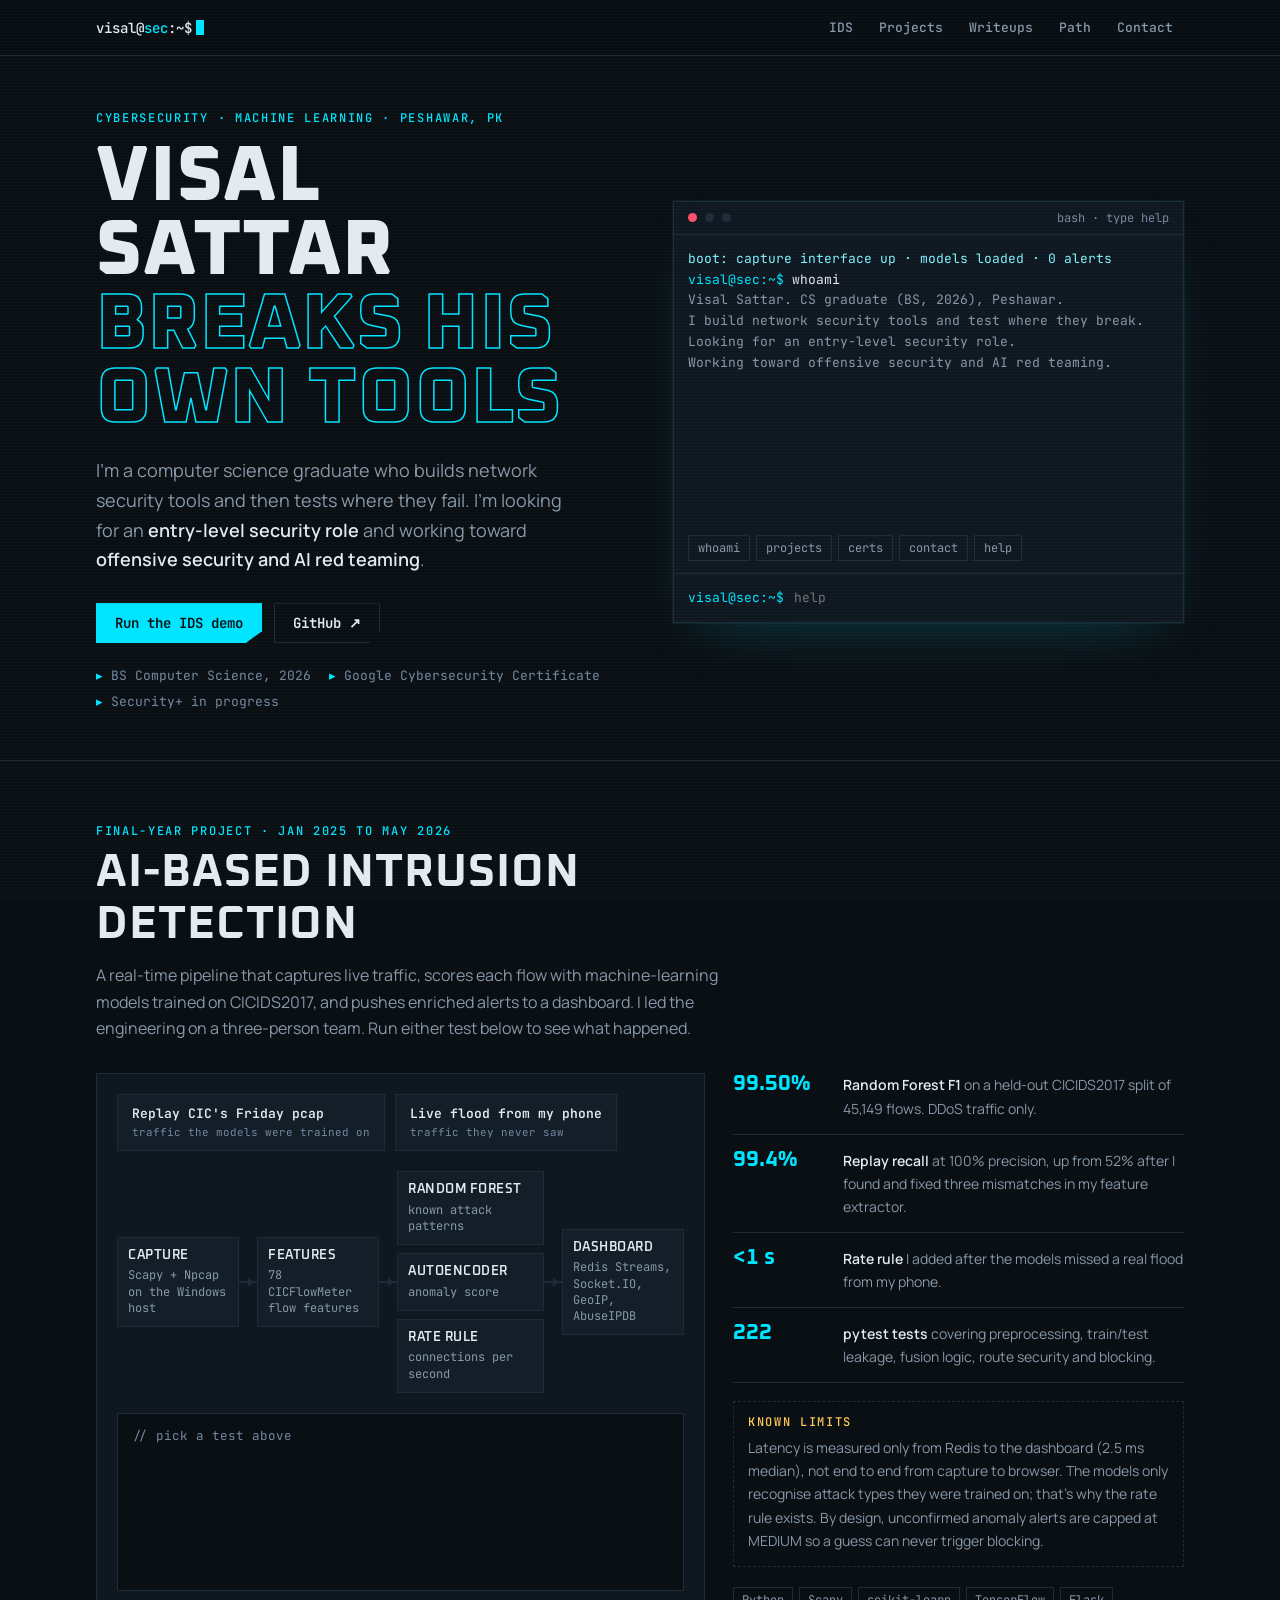
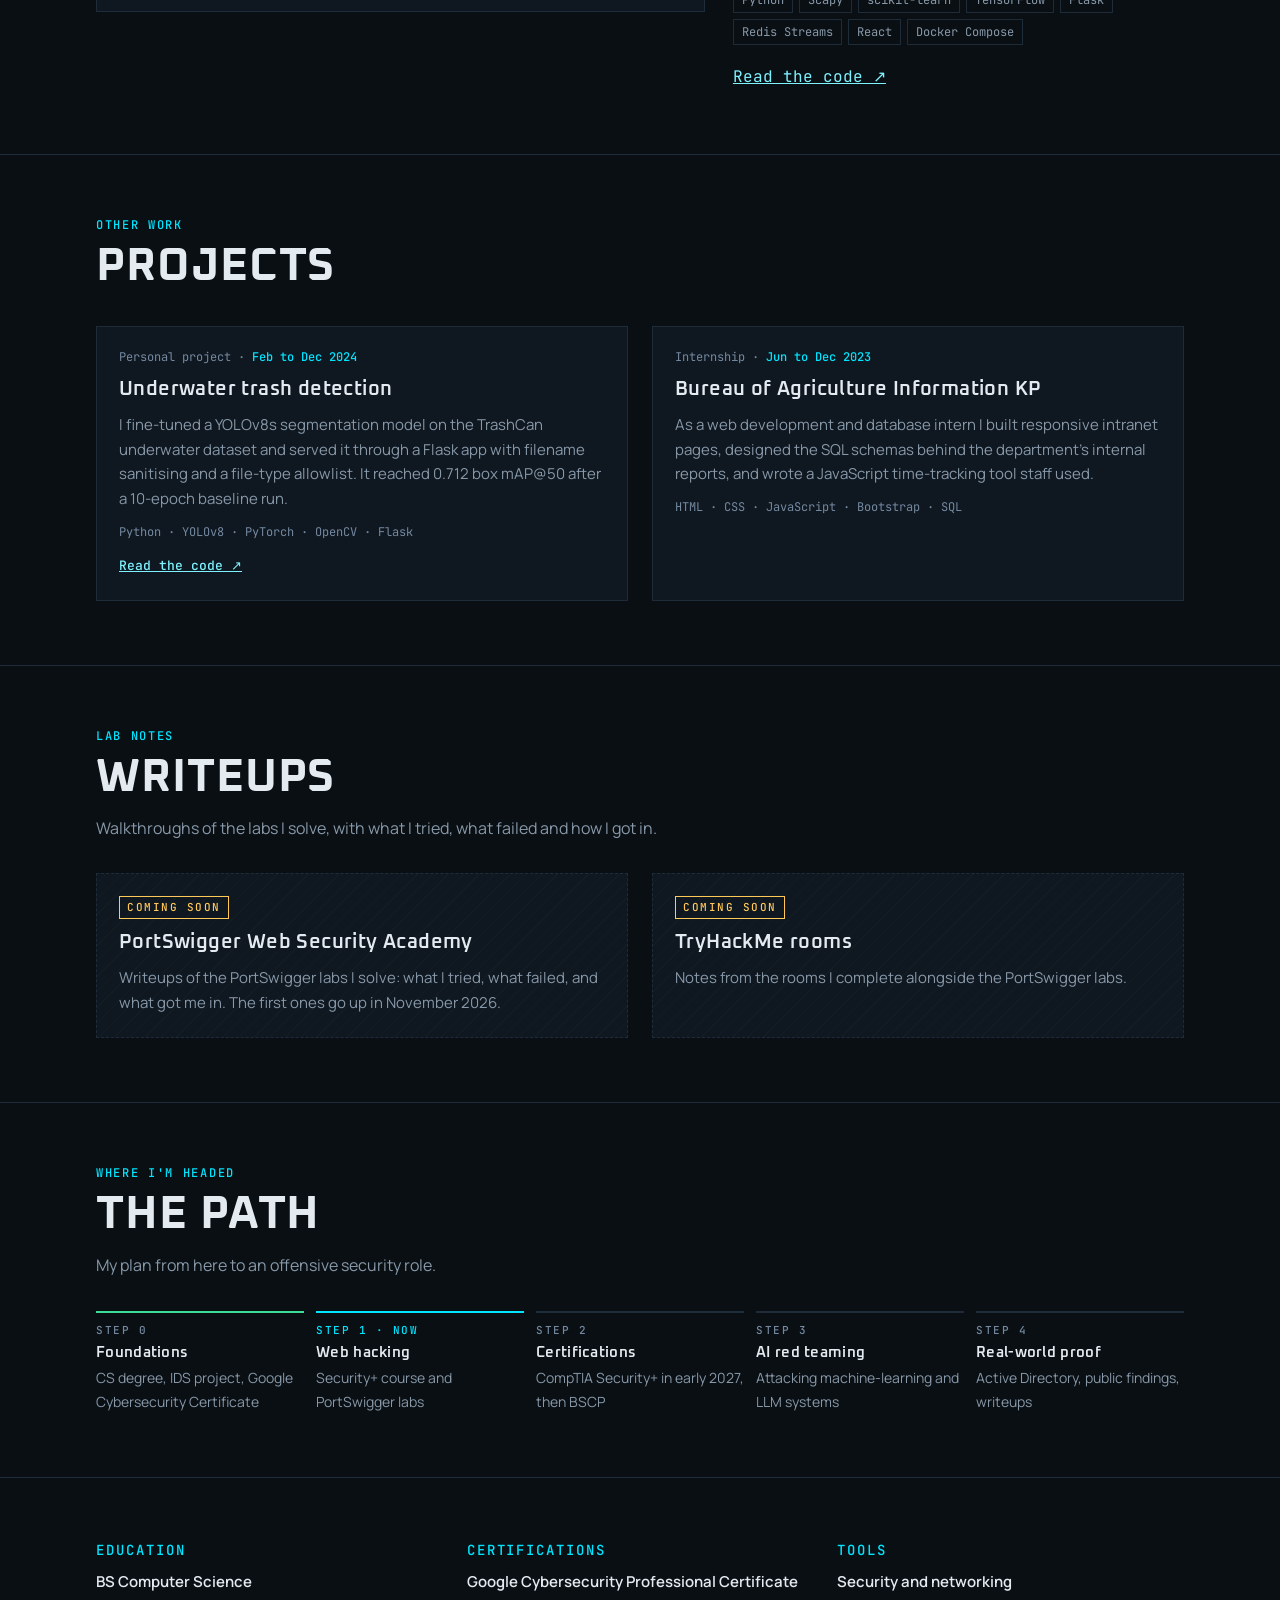
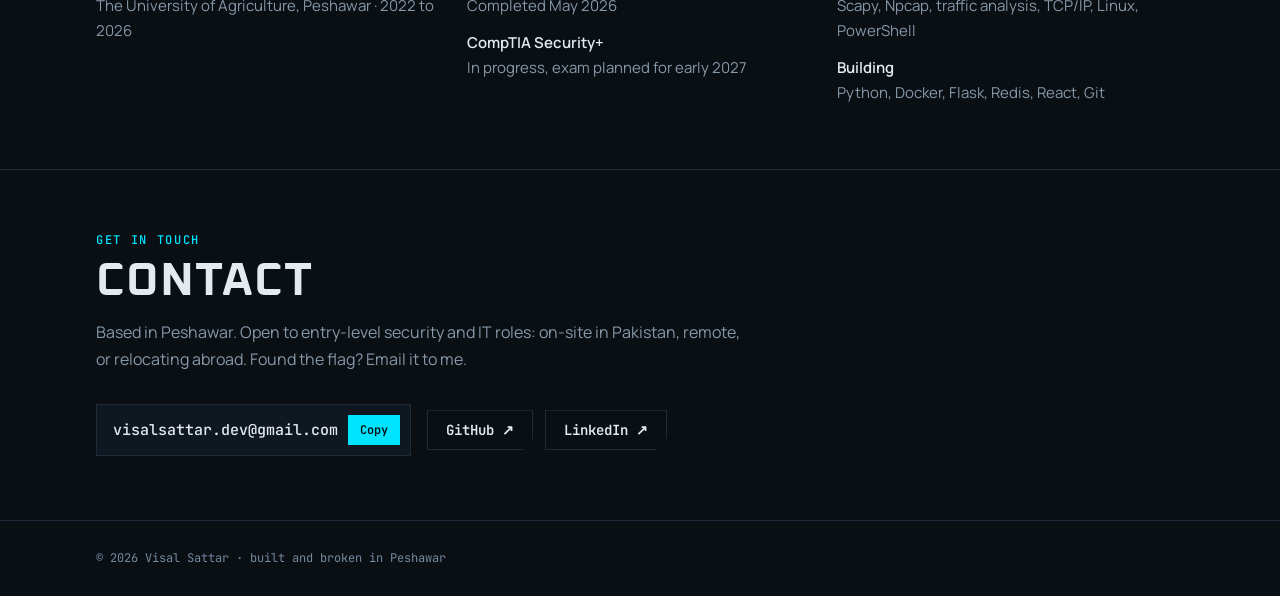
==== commit a2cbf53f: "Reframe known limits, make email a mailto link, clarify location - "Not done yet" -> "Known limits":" ====
--- a/index.html
+++ b/index.html
@@ -107,7 +107,7 @@
             <div class="fact"><span class="n">&lt;1 s</span><p><strong>Rate rule</strong> I added after the models missed a real flood from my phone.</p></div>
             <div class="fact"><span class="n">222</span><p><strong>pytest tests</strong> covering preprocessing, train/test leakage, fusion logic, route security and blocking.</p></div>
           </div>
-          <div class="limits"><b>Not done yet</b>No end-to-end latency measurement from capture to browser. The models don't catch attack types they weren't trained on, and unconfirmed anomaly alerts are capped at MEDIUM so they can't trigger blocking.</div>
+          <div class="limits"><b>Known limits</b>Latency is measured only from Redis to the dashboard (2.5 ms median), not end to end from capture to browser. The models only recognise attack types they were trained on; that's why the rate rule exists. By design, unconfirmed anomaly alerts are capped at MEDIUM so a guess can never trigger blocking.</div>
           <div class="stack"><span>Python</span><span>Scapy</span><span>scikit-learn</span><span>TensorFlow</span><span>Flask</span><span>Redis Streams</span><span>React</span><span>Docker Compose</span></div>
           <p class="code-link"><a class="mono" href="https://github.com/visalsattar/AI-Based-Intrusion-Detection-System-for-Real-Time-Threat-Detection" target="_blank" rel="noopener">Read the code ↗</a></p>
         </div>
@@ -208,10 +208,10 @@
       <div class="sec-head">
         <div class="label">Get in touch</div>
         <h2>Contact</h2>
-        <p>Open to entry-level security and IT roles in Pakistan, remote, or abroad. Found the flag? Email it to me.</p>
+        <p>Based in Peshawar. Open to entry-level security and IT roles: on-site in Pakistan, remote, or relocating abroad. Found the flag? Email it to me.</p>
       </div>
       <div class="contact">
-        <div class="email"><span id="mail">visalsattar.dev@gmail.com</span><button type="button" id="copyMail">Copy</button></div>
+        <div class="email"><a id="mail" href="mailto:visalsattar.dev@gmail.com">visalsattar.dev@gmail.com</a><button type="button" id="copyMail">Copy</button></div>
         <div class="links">
           <a class="btn ghost" href="https://github.com/visalsattar" target="_blank" rel="noopener">GitHub ↗</a>
           <a class="btn ghost" href="https://linkedin.com/in/visalsattar" target="_blank" rel="noopener">LinkedIn ↗</a>
--- a/assets/site.css
+++ b/assets/site.css
@@ -148,7 +148,8 @@
 /* contact */
 .contact{display:flex;flex-wrap:wrap;gap:16px;align-items:center}
 .email{display:flex;align-items:center;gap:10px;background:var(--panel);border:1px solid var(--line);padding:10px 10px 10px 16px;font:500 15px/1 var(--f-mono);min-width:0;max-width:100%}
-.email span{user-select:all;overflow-wrap:anywhere}
+.email a{display:inline-block;padding-block:5px;color:var(--fg);text-decoration:none;user-select:all;overflow-wrap:anywhere}
+.email a:hover{color:var(--cyan);text-decoration:underline}
 .email button{font:600 12px/1 var(--f-mono);color:var(--bg);background:var(--cyan);border:0;padding:9px 12px;cursor:pointer}
 .links{display:flex;gap:12px;flex-wrap:wrap}
 .foot{padding-block:28px;border-top:1px solid var(--line);font:400 12px/1.6 var(--f-mono);color:var(--dim)}
